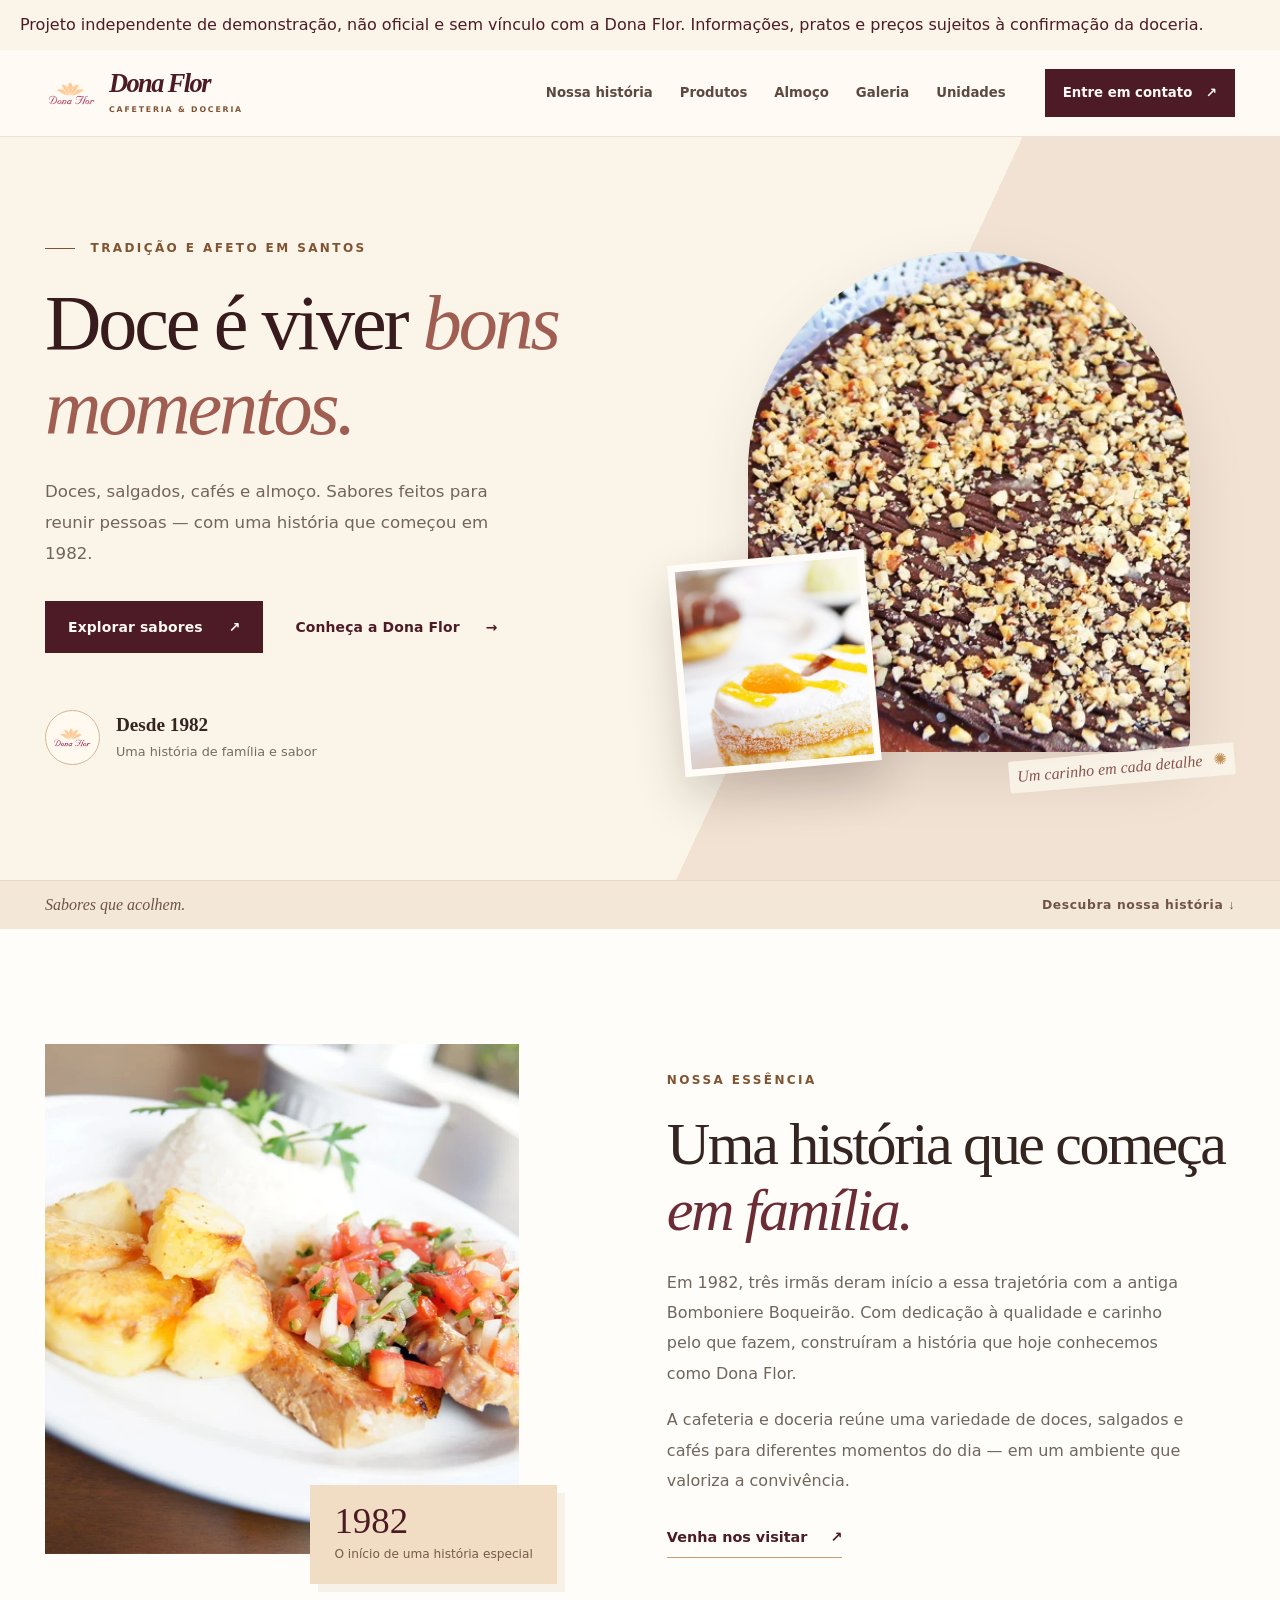
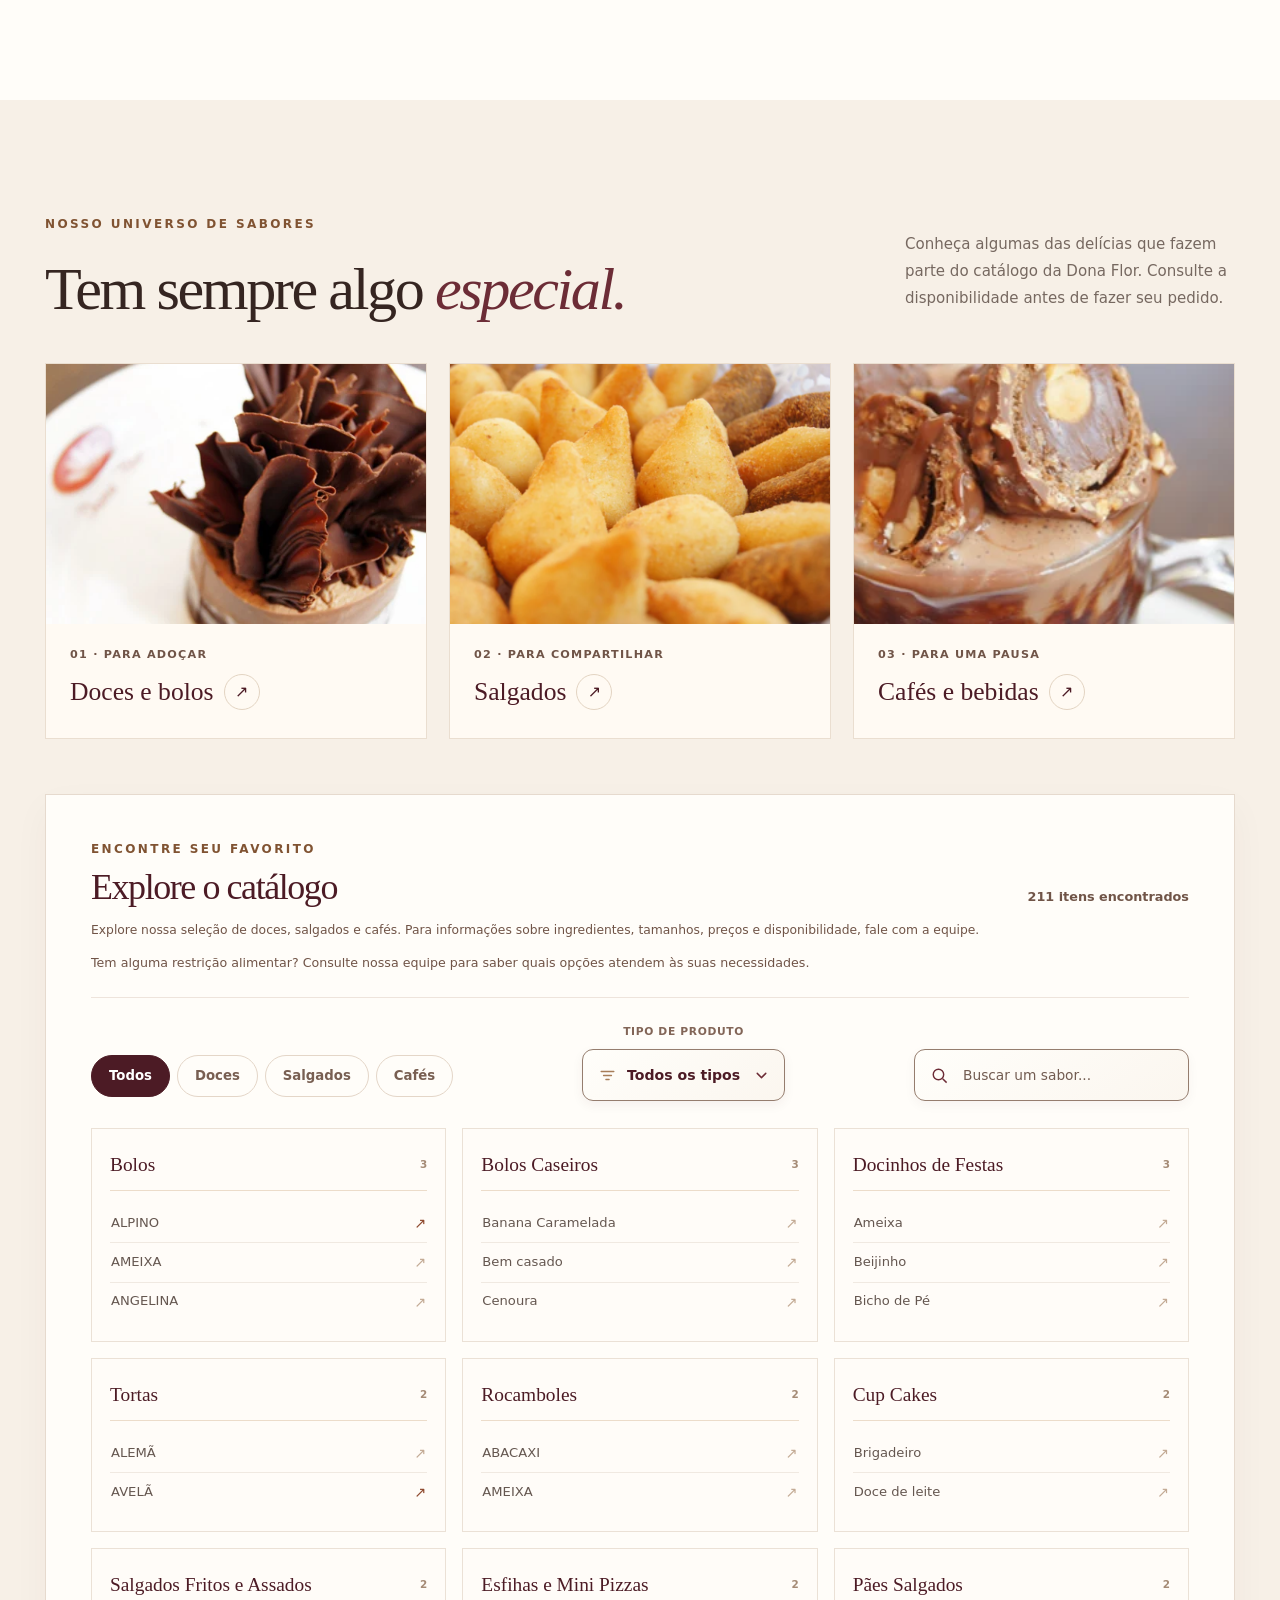
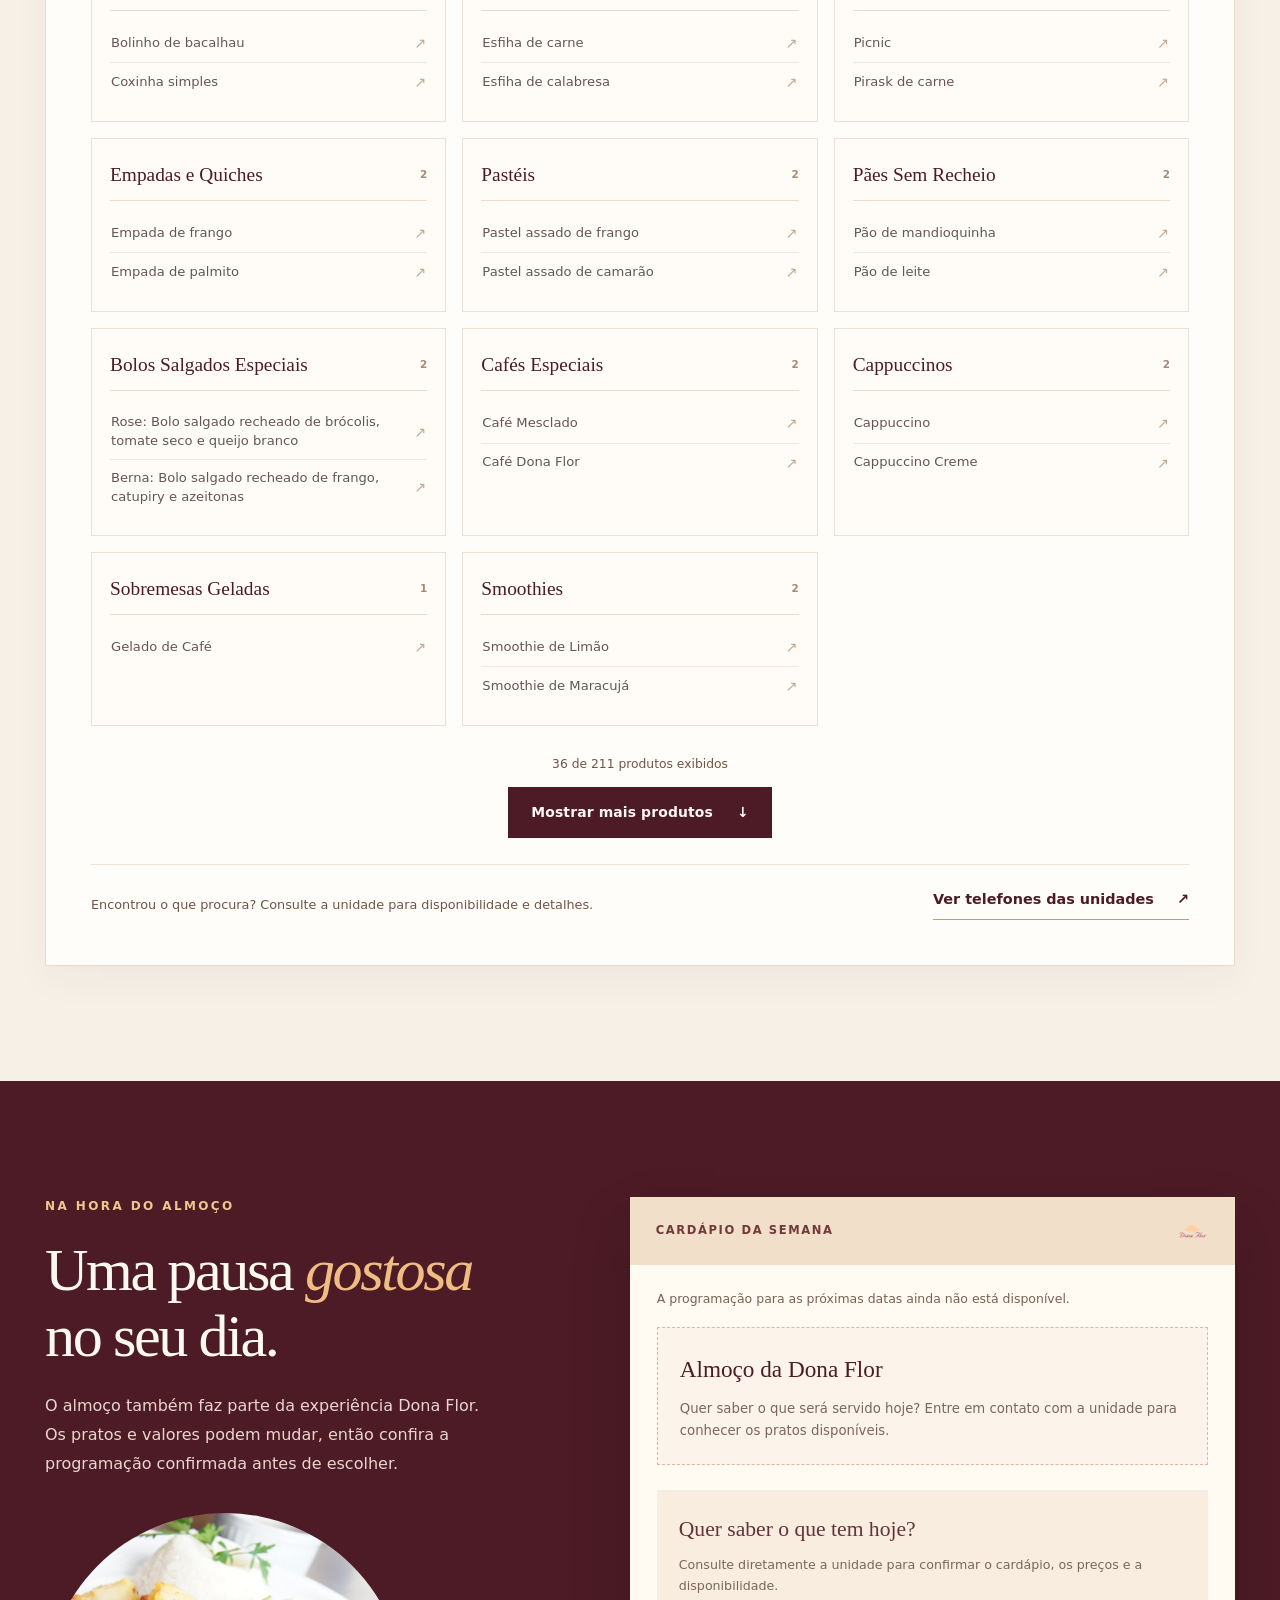
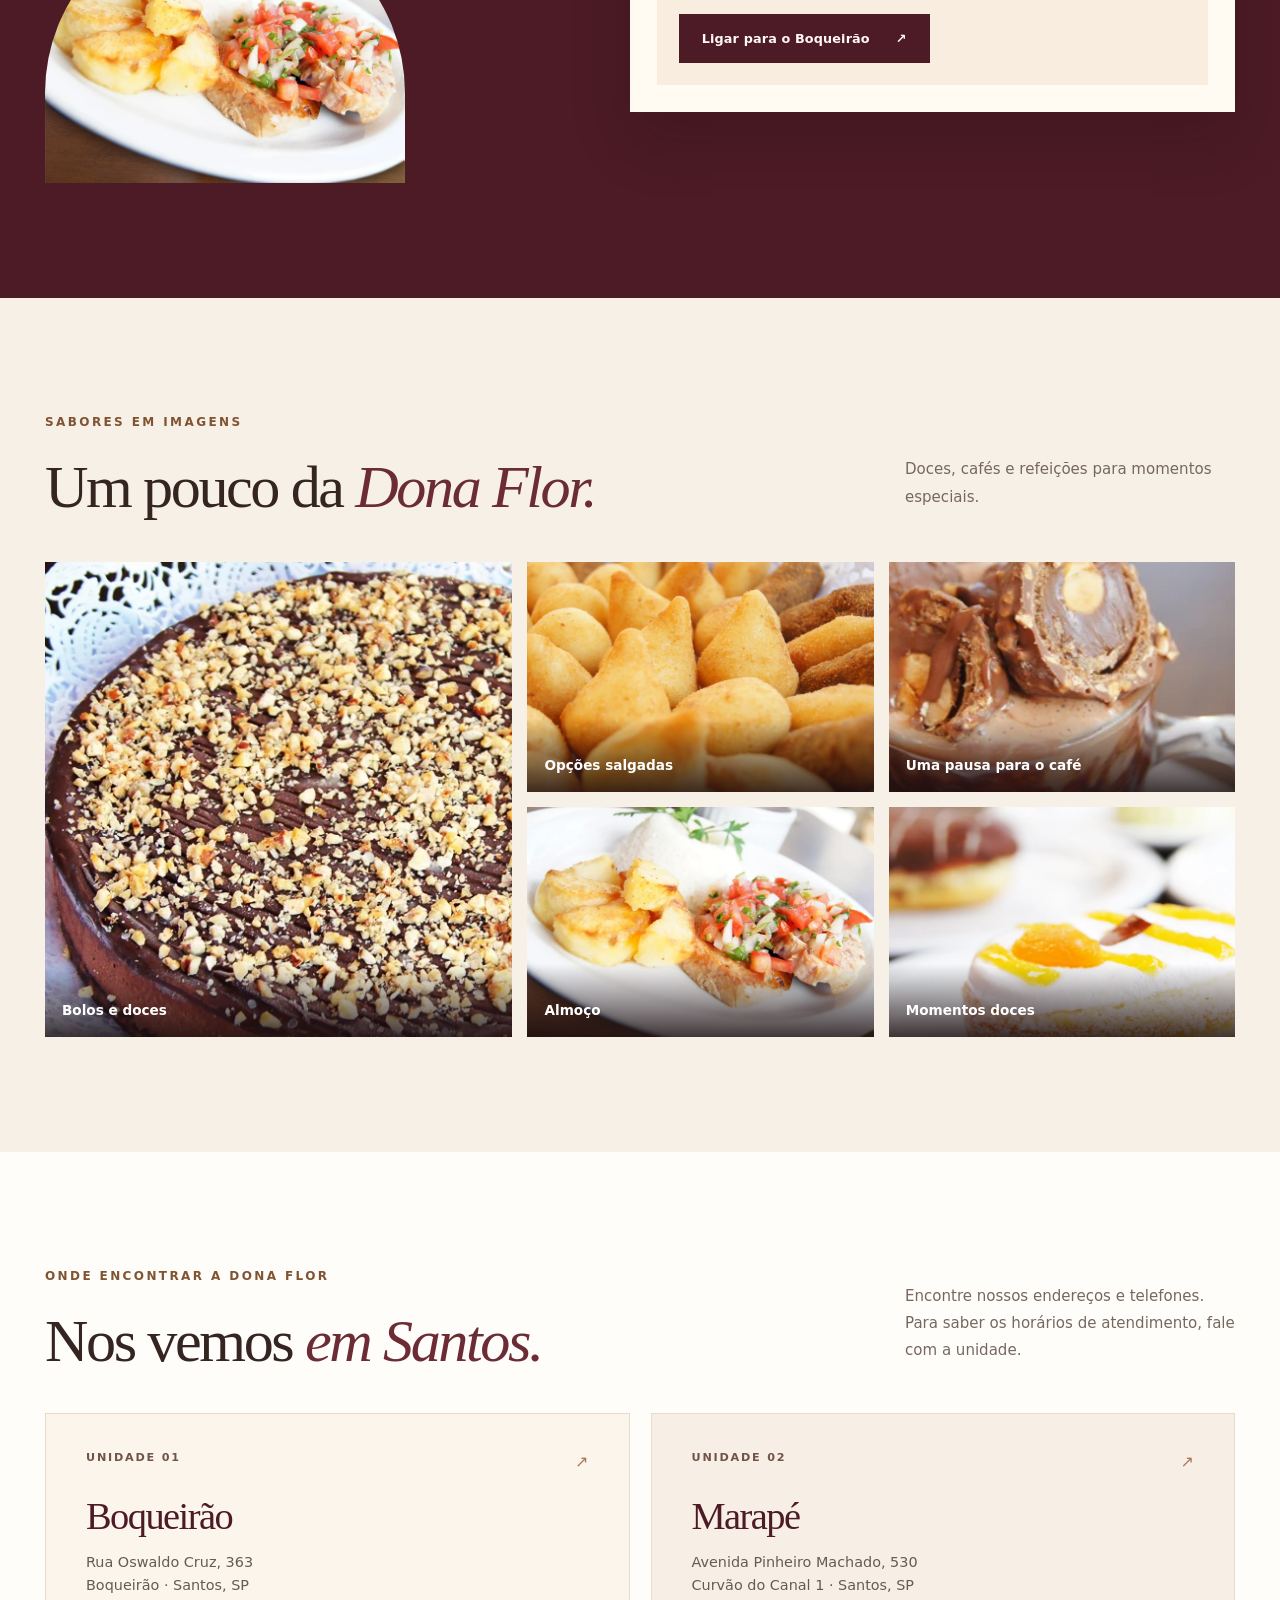
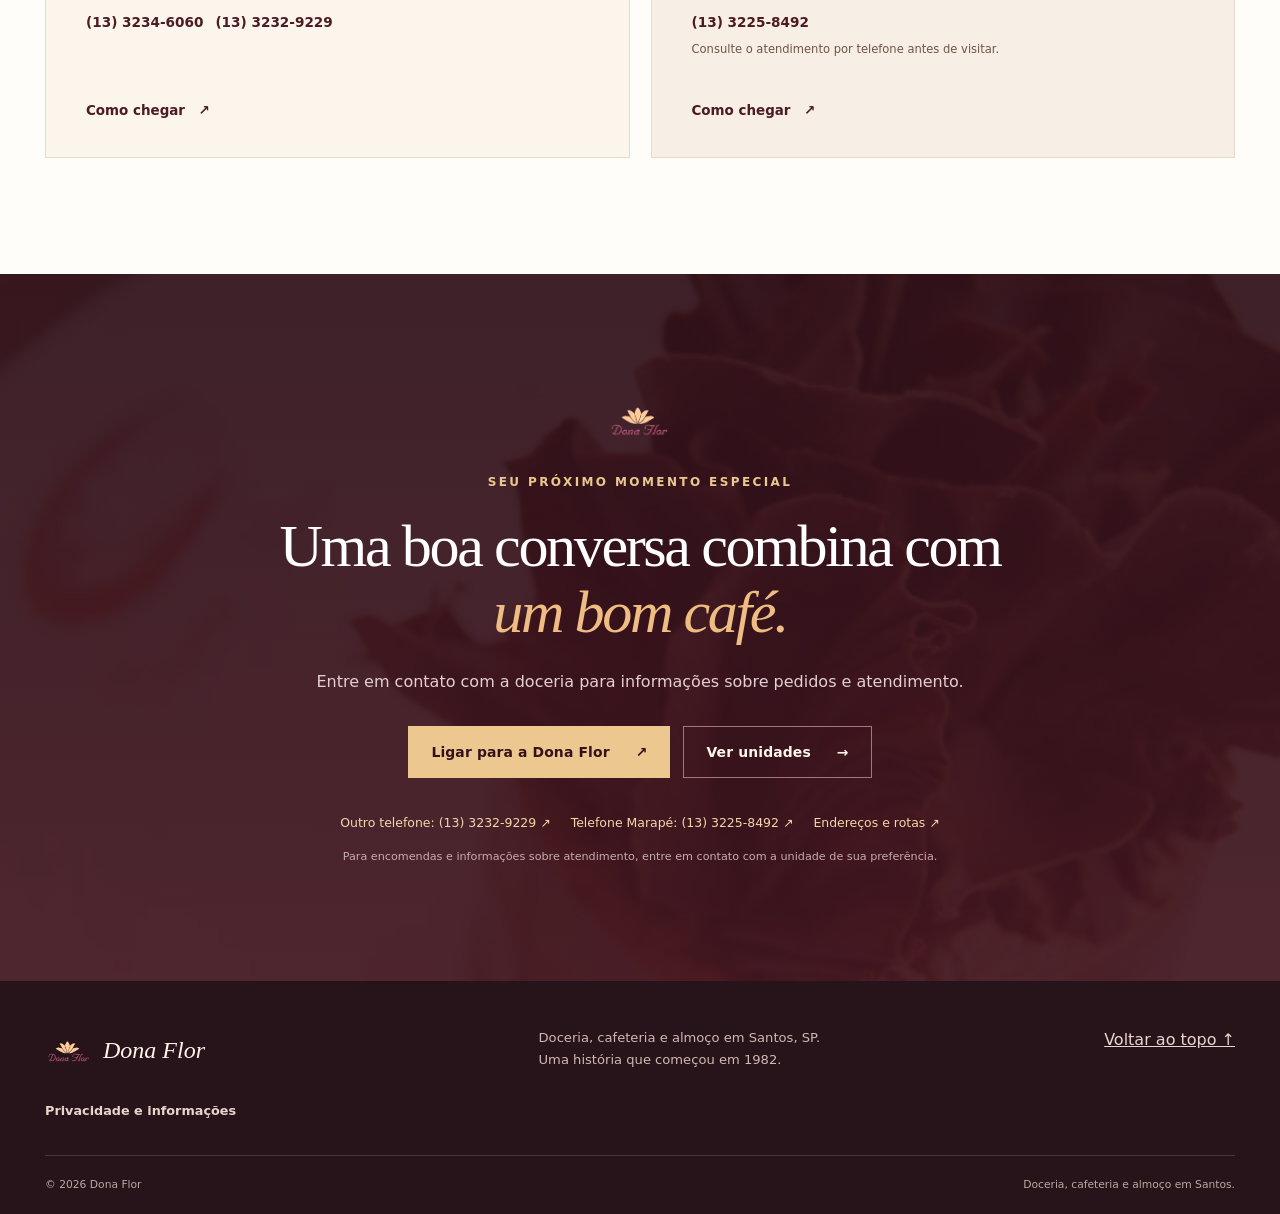
==== index.html @ 463cc1cc "feat: publish independent Dona Flor static demonstration for GitHub Pages" ====
<!doctype html>
<html lang="pt-BR">
<head>
  <meta charset="utf-8">
  <meta name="viewport" content="width=device-width, initial-scale=1">
  <meta name="theme-color" content="#4c1b25">
  <meta name="description" content="Conheça a Dona Flor: doceria, cafeteria e almoço em Santos. Descubra nossa história desde 1982, explore o catálogo e veja como entrar em contato.">
  <meta property="og:type" content="website">
  <meta property="og:locale" content="pt_BR">
  <meta property="og:title" content="Dona Flor | Doceria, cafeteria e almoço em Santos">
  <meta property="og:description" content="Sabores para bons momentos em Santos. Conheça a história, os produtos e as unidades da Dona Flor.">
  <meta name="color-scheme" content="light">
  <title>Dona Flor | Doceria, cafeteria e almoço em Santos</title>
  <link rel="icon" type="image/png" href="Dona_Flor_icon.png">
  <link rel="apple-touch-icon" href="Dona_Flor_icon.png">
  <link rel="preload" as="image" href="assets/hero-bolo.webp">
  <link rel="stylesheet" href="styles.css">
  <script defer src="menu-core.js"></script>
<script defer src="menu-offline.js"></script>
<script defer src="catalogo.js"></script>
  <script defer src="app.js"></script>


<!-- seo-generated --><meta name="robots" content="noindex,nofollow">
<meta property="og:url" content="https://redondoguibi.github.io/dona-flor-doceria/">
<meta property="og:image" content="https://redondoguibi.github.io/dona-flor-doceria/assets/hero-bolo.webp">
<meta name="twitter:card" content="summary_large_image"><!-- /seo-generated -->
</head>
<body>
<!-- deployment-meta --><!-- preview-generated --><p class="runtime-note">Projeto independente de demonstração, não oficial e sem vínculo com a Dona Flor. Informações, pratos e preços sujeitos à confirmação da doceria.</p><!-- /preview-generated -->
<noscript><p class="runtime-note">Os filtros e os detalhes precisam de JavaScript. Consulte os <a href="#unidades">contatos das unidades</a> para conhecer os produtos e o almoço.</p></noscript>
  <a class="skip-link" href="#conteudo">Pular para o conteúdo</a>
  <header class="site-header" id="topo">
    <div class="wrap header-content">
      <a href="#inicio" class="brand"><img class="brand-icon" src="Dona_Flor_icon.png" alt="" width="54" height="54"><span class="brand-stack"><strong>Dona Flor</strong><small>CAFETERIA & DOCERIA</small></span></a>
      <button type="button" class="nav-toggle" aria-controls="navegacao" aria-expanded="false" data-menu-toggle><span class="sr-only">Abrir menu</span><span class="hamburger" aria-hidden="true"><i></i><i></i><i></i></span></button>
      <nav class="main-nav" id="navegacao" aria-label="Navegação principal" data-menu>
        <a href="#sobre">Nossa história</a><a href="#sabores">Produtos</a><a href="#almoco">Almoço</a><a href="#galeria">Galeria</a><a href="#unidades">Unidades</a>
        <a class="nav-contact" href="#contato">Entre em contato <span aria-hidden="true">↗</span></a>
      </nav>
    </div>
  </header>
  <main id="conteudo">
    <section class="hero" id="inicio" aria-labelledby="hero-title">
      <div class="wrap hero-grid">
        <div class="hero-copy">
          <p class="eyebrow"><span class="eyebrow-line"></span> Tradição e afeto em Santos</p>
          <h1 id="hero-title">Doce é viver <em>bons momentos.</em></h1>
          <p class="hero-description">Doces, salgados, cafés e almoço. Sabores feitos para reunir pessoas — com uma história que começou em 1982.</p>
          <div class="actions"><a class="btn btn-dark" href="#sabores">Explorar sabores <span aria-hidden="true">↗</span></a><a class="btn btn-quiet" href="#sobre">Conheça a Dona Flor <span aria-hidden="true">→</span></a></div>
          <div class="hero-seal"><span class="seal-icon"><img src="Dona_Flor_icon.png" alt="" width="48" height="48"></span><span><strong>Desde 1982</strong><small>Uma história de família e sabor</small></span></div>
        </div>
        <div class="hero-photos" aria-label="Fotografias de doces e produtos">
          <div class="hero-image-primary"><img src="assets/hero-bolo.webp" width="490" height="482" alt="Bolo de chocolate decorado" fetchpriority="high"></div>
          <div class="hero-image-secondary"><img src="assets/doces.webp" width="804" height="678" alt="Doce confeitado" loading="lazy"></div>
          <div class="hero-photo-caption">Um carinho em cada detalhe <span aria-hidden="true">✺</span></div>
        </div>
      </div>
      <div class="hero-bottom"><div class="wrap"><span>Sabores que acolhem.</span><a href="#sobre">Descubra nossa história <span aria-hidden="true">↓</span></a></div></div>
    </section>
    <section class="section story" id="sobre" aria-labelledby="sobre-titulo">
      <div class="wrap story-grid">
        <div class="story-picture"><img src="assets/almoco.webp" width="804" height="678" loading="lazy" alt="Prato de almoço"><div class="story-photo-tag"><b>1982</b><span>O início de uma história especial</span></div></div>
        <div class="story-copy"><p class="eyebrow">Nossa essência</p><h2 id="sobre-titulo">Uma história que começa <em>em família.</em></h2><p>Em 1982, três irmãs deram início a essa trajetória com a antiga Bomboniere Boqueirão. Com dedicação à qualidade e carinho pelo que fazem, construíram a história que hoje conhecemos como Dona Flor.</p><p>A cafeteria e doceria reúne uma variedade de doces, salgados e cafés para diferentes momentos do dia — em um ambiente que valoriza a convivência.</p><a class="inline-link" href="#unidades">Venha nos visitar <span aria-hidden="true">↗</span></a></div>
      </div>
    </section>
    <section class="section flavors" id="sabores" aria-labelledby="sabores-titulo">
      <div class="wrap"><div class="section-heading"><div><p class="eyebrow">Nosso universo de sabores</p><h2 id="sabores-titulo">Tem sempre algo <em>especial.</em></h2></div><p>Conheça algumas das delícias que fazem parte do catálogo da Dona Flor. Consulte a disponibilidade antes de fazer seu pedido.</p></div>
        <div class="flavor-cards">
          <button class="flavor-card" type="button" data-show-area="Doces"><img src="assets/doce-chocolate.webp" width="490" height="482" alt="Sobremesa de chocolate" loading="lazy"><span class="flavor-overline">01 · Para adoçar</span><span class="flavor-name">Doces e bolos <span aria-hidden="true">↗</span></span></button>
          <button class="flavor-card" type="button" data-show-area="Salgados"><img src="assets/salgados.webp" width="804" height="678" alt="Salgadinhos variados" loading="lazy"><span class="flavor-overline">02 · Para compartilhar</span><span class="flavor-name">Salgados <span aria-hidden="true">↗</span></span></button>
          <button class="flavor-card" type="button" data-show-area="Cafés"><img src="assets/cafe.webp" width="489" height="196" alt="Bebida de café e chocolate" loading="lazy"><span class="flavor-overline">03 · Para uma pausa</span><span class="flavor-name">Cafés e bebidas <span aria-hidden="true">↗</span></span></button>
        </div>
        <div class="catalog" id="catalogo" aria-labelledby="catalogo-titulo">
          <div class="catalog-header"><div><p class="eyebrow">Encontre seu favorito</p><h3 id="catalogo-titulo">Explore o catálogo</h3></div><span class="catalog-count" data-count aria-live="polite"></span></div>
          <p class="catalog-disclaimer">Explore nossa seleção de doces, salgados e cafés. Para informações sobre ingredientes, tamanhos, preços e disponibilidade, fale com a equipe.</p><p class="catalog-diet-note">Tem alguma restrição alimentar? Consulte nossa equipe para saber quais opções atendem às suas necessidades.</p>
          <div class="catalog-toolbar"><div class="category-filters" role="group" aria-label="Filtrar o catálogo por categoria"><button class="filter-pill is-selected" type="button" data-area="Todos" aria-pressed="true">Todos</button><button class="filter-pill" type="button" data-area="Doces" aria-pressed="false">Doces</button><button class="filter-pill" type="button" data-area="Salgados" aria-pressed="false">Salgados</button><button class="filter-pill" type="button" data-area="Cafés" aria-pressed="false">Cafés</button></div><div class="catalog-refine">
            <label id="subcategory-label" for="subcategory">Tipo de produto</label>
            <div class="subcategory-control" data-subcategory-control>
              <select id="subcategory" aria-controls="catalogo-resultado"><option value="Todos">Todos os tipos</option></select>
              <button class="subcategory-trigger" type="button" id="subcategory-trigger" data-subcategory-trigger aria-haspopup="listbox" aria-expanded="false" aria-controls="subcategory-options" aria-labelledby="subcategory-label subcategory-selected" hidden>
                <span class="subcategory-trigger-main"><svg class="subcategory-filter-icon" viewBox="0 0 24 24" aria-hidden="true" fill="none" stroke="currentColor" stroke-width="1.7" stroke-linecap="round"><path d="M4 7h16M7 12h10M10 17h4"/></svg><span id="subcategory-selected">Todos os tipos</span></span>
                <svg class="subcategory-chevron" viewBox="0 0 24 24" aria-hidden="true" fill="none" stroke="currentColor" stroke-width="2" stroke-linecap="round" stroke-linejoin="round"><path d="m6 9 6 6 6-6"/></svg>
              </button>
              <div class="subcategory-popover" id="subcategory-options" data-subcategory-options role="listbox" aria-labelledby="subcategory-label" hidden></div>
            </div>
          </div><label class="search-wrap"><span class="sr-only">Buscar no catálogo</span><svg viewBox="0 0 24 24" aria-hidden="true"><circle cx="10.7" cy="10.7" r="6.6"></circle><path d="m16 16 5 5"></path></svg><input type="search" id="search" placeholder="Buscar um sabor..." autocomplete="off" aria-controls="catalogo-resultado"></label></div>
          <div id="catalogo-resultado" class="catalog-results"><p>O catálogo interativo não foi carregado. Consulte os produtos e a disponibilidade pelos <a href="#unidades">telefones das unidades</a>.</p></div>
          <div class="catalog-load-area"><p class="catalog-shown" data-shown aria-live="polite"></p><button type="button" class="btn catalog-more" data-more aria-controls="catalogo-resultado" hidden>Mostrar mais produtos <span aria-hidden="true">↓</span></button></div>
          <dialog class="product-dialog" id="produto-dialog" aria-labelledby="produto-dialog-titulo" aria-describedby="produto-dialog-nota">
            <div class="product-dialog-inner">
              <form method="dialog" class="product-dialog-top"><span class="eyebrow">Detalhes do produto</span><button class="product-close" value="close" aria-label="Fechar detalhes" type="submit">×</button></form>
              <p class="product-kicker" id="produto-dialog-categoria"></p>
              <h2 id="produto-dialog-titulo"></h2>
              <p class="product-description" id="produto-dialog-descricao"></p>
              <p class="product-note" id="produto-dialog-nota">Consulte disponibilidade, ingredientes, alergênicos, tamanhos e preços diretamente com a unidade.</p>
              <div class="product-dialog-actions"><a href="tel:+551332346060" class="btn btn-dark">Consultar por telefone <span aria-hidden="true">↗</span></a><button id="produto-dialog-compartilhar" class="inline-link product-share" type="button">Copiar link do produto <span aria-hidden="true">↗</span></button></div><p class="product-share-feedback" id="produto-dialog-feedback" role="status" aria-live="polite"></p>
            </div>
          </dialog>
          <div class="catalog-footer"><p>Encontrou o que procura? Consulte a unidade para disponibilidade e detalhes.</p><a class="inline-link" href="#unidades">Ver telefones das unidades <span aria-hidden="true">↗</span></a></div>
        </div>
      </div>
    </section>
    <section class="section lunch" id="almoco" aria-labelledby="almoco-titulo"><div class="wrap lunch-grid">
      <div class="lunch-intro"><p class="eyebrow light">Na hora do almoço</p><h2 id="almoco-titulo">Uma pausa <em>gostosa</em> no seu dia.</h2><p>O almoço também faz parte da experiência Dona Flor. Os pratos e valores podem mudar, então confira a programação confirmada antes de escolher.</p><div class="lunch-photo"><img src="assets/almoco.webp" width="804" height="678" alt="Prato de almoço servido" loading="lazy"></div></div>
      <div class="lunch-panel"><span class="menu-panel-top">CARDÁPIO DA SEMANA <img class="menu-panel-mark" src="Dona_Flor_icon.png" alt="" width="32" height="32"></span><div id="cardapio-status" class="menu-status" role="status" aria-live="polite"></div><div id="cardapio-conteudo" class="menu-content"><p>A programação não foi carregada. Consulte o almoço pelos <a href="#unidades">telefones das unidades</a>.</p></div><div class="lunch-help"><strong>Quer saber o que tem hoje?</strong><p>Consulte diretamente a unidade para confirmar o cardápio, os preços e a disponibilidade.</p><a href="tel:+551332346060" class="btn btn-dark">Ligar para o Boqueirão <span aria-hidden="true">↗</span></a></div></div>
    </div></section>
    <section class="section gallery" id="galeria" aria-labelledby="galeria-titulo">
      <div class="wrap">
        <div class="section-heading"><div><p class="eyebrow">Sabores em imagens</p><h2 id="galeria-titulo">Um pouco da <em>Dona Flor.</em></h2></div><p>Doces, cafés e refeições para momentos especiais.</p></div>
        <div class="gallery-grid">
          <figure class="gallery-feature"><img src="assets/hero-bolo.webp" width="490" height="482" alt="Bolo de chocolate decorado" loading="lazy"><figcaption>Bolos e doces</figcaption></figure>
          <figure><img src="assets/salgados.webp" width="804" height="678" alt="Variedade de salgadinhos" loading="lazy"><figcaption>Opções salgadas</figcaption></figure>
          <figure><img src="assets/cafe.webp" width="489" height="196" alt="Bebida com café e chocolate" loading="lazy"><figcaption>Uma pausa para o café</figcaption></figure>
          <figure><img src="assets/almoco.webp" width="804" height="678" alt="Prato de almoço" loading="lazy"><figcaption>Almoço</figcaption></figure>
          <figure><img src="assets/doces.webp" width="804" height="678" alt="Doce confeitado" loading="lazy"><figcaption>Momentos doces</figcaption></figure>
        </div>
      </div>
    </section>
    <section class="section location" id="unidades" aria-labelledby="unidades-titulo"><div class="wrap"><div class="section-heading location-heading"><div><p class="eyebrow">Onde encontrar a Dona Flor</p><h2 id="unidades-titulo">Nos vemos <em>em Santos.</em></h2></div><p>Encontre nossos endereços e telefones. Para saber os horários de atendimento, fale com a unidade.</p></div>
      <div class="locations-grid">
        <article class="location-card"><div class="location-top"><span class="location-tag">Unidade 01</span><span aria-hidden="true">↗</span></div><h3>Boqueirão</h3><address>Rua Oswaldo Cruz, 363<br>Boqueirão · Santos, SP</address><div class="location-contact"><a href="tel:+551332346060">(13) 3234-6060</a><a href="tel:+551332329229">(13) 3232-9229</a></div><a class="location-map" href="https://www.google.com/maps/search/?api=1&amp;query=Rua+Oswaldo+Cruz+363+Boqueirao+Santos+SP" target="_blank" rel="noopener noreferrer">Como chegar <span aria-hidden="true">↗</span></a></article>
        <article class="location-card"><div class="location-top"><span class="location-tag">Unidade 02</span><span aria-hidden="true">↗</span></div><h3>Marapé</h3><address>Avenida Pinheiro Machado, 530<br>Curvão do Canal 1 · Santos, SP</address><div class="location-contact"><a href="tel:+551332258492">(13) 3225-8492</a></div><p class="unit-note">Consulte o atendimento por telefone antes de visitar.</p><a class="location-map" href="https://www.google.com/maps/search/?api=1&amp;query=Avenida+Pinheiro+Machado+530+Marape+Santos+SP" target="_blank" rel="noopener noreferrer">Como chegar <span aria-hidden="true">↗</span></a></article>
      </div>
    </div></section>
    <section class="section closing" id="contato" aria-labelledby="contato-titulo"><div class="wrap closing-inner"><img class="closing-brand-icon" src="Dona_Flor_icon.png" alt="" width="66" height="66"><p class="eyebrow light">Seu próximo momento especial</p><h2 id="contato-titulo">Uma boa conversa combina com <em>um bom café.</em></h2><p>Entre em contato com a doceria para informações sobre pedidos e atendimento.</p><div class="closing-actions"><a class="btn btn-gold" href="tel:+551332346060">Ligar para a Dona Flor <span aria-hidden="true">↗</span></a><a class="btn btn-outline" href="#unidades">Ver unidades <span aria-hidden="true">→</span></a></div><div class="channels" data-channels><a href="tel:+551332329229">Outro telefone: (13) 3232-9229 <span aria-hidden="true">↗</span></a><a href="tel:+551332258492">Telefone Marapé: (13) 3225-8492 <span aria-hidden="true">↗</span></a><a href="#unidades">Endereços e rotas <span aria-hidden="true">↗</span></a></div><p class="channels-note">Para encomendas e informações sobre atendimento, entre em contato com a unidade de sua preferência.</p></div></section>
  </main>
  <footer class="footer"><div class="wrap footer-grid"><a class="footer-logo" href="#inicio"><img class="footer-brand-icon" src="Dona_Flor_icon.png" alt="" width="48" height="48"><span>Dona Flor</span></a><p>Doceria, cafeteria e almoço em Santos, SP.<br>Uma história que começou em 1982.</p><a href="#inicio">Voltar ao topo ↑</a><a class="footer-policy-link" href="privacidade.html">Privacidade e informações</a></div><div class="wrap footer-bottom"><span>© <span data-year>2026</span> Dona Flor</span><span>Doceria, cafeteria e almoço em Santos.</span></div></footer>
</body>
</html>
---- styles.css ----
:root{--wine:#4c1b25;--wine-deep:#35121b;--wine-mid:#6c2c36;--gold:#dfad6c;--amber:#edc790;--cream:#faf4e9;--ivory:#fffcf7;--paper:#f7f0e6;--ink:#352521;--muted:#766b64;--border:#e8ded1;--shadow:0 22px 60px rgba(45,24,22,.10)}
*,*::before,*::after{box-sizing:border-box}html{scroll-behavior:smooth;scroll-padding-top:95px}body{margin:0;background:var(--ivory);color:var(--ink);font:400 16px/1.65 system-ui,-apple-system,"Segoe UI",Arial,sans-serif}img{display:block;max-width:100%}h1,h2,h3,p{margin-top:0}h1,h2,h3{font-family:Georgia,"Times New Roman",serif;font-weight:400;line-height:1.09;letter-spacing:-.04em}h1{font-size:clamp(3.3rem,6.1vw,6.1rem)}h2{font-size:clamp(2.5rem,4.7vw,4.6rem)}h3{font-size:clamp(1.4rem,2.3vw,2.1rem)}em{color:var(--wine-mid);font-style:italic}button,input{font:inherit}button{cursor:pointer}a{color:inherit}address{font-style:normal}.wrap{width:min(1190px,calc(100% - 64px));margin-inline:auto}.section{padding:clamp(80px,9vw,124px) 0}.sr-only{position:absolute!important;width:1px;height:1px;padding:0;margin:-1px;overflow:hidden;clip:rect(0,0,0,0);white-space:nowrap;border:0}.skip-link{position:fixed;top:0;left:16px;z-index:90;background:white;color:var(--wine);padding:14px 20px;transform:translateY(-110%)}.skip-link:focus{transform:translateY(0)}:focus-visible{outline:3px solid #c18842;outline-offset:4px}.eyebrow{font-size:.75rem;letter-spacing:.2em;text-transform:uppercase;font-weight:800;color:#a16d47;margin-bottom:21px}.eyebrow.light{color:var(--amber)}.eyebrow-line{display:inline-block;vertical-align:middle;width:30px;height:1px;background:currentColor;margin-right:9px}.btn{min-height:52px;display:inline-flex;align-items:center;justify-content:center;gap:26px;padding:13px 22px;text-decoration:none;font-weight:700;font-size:.87rem;letter-spacing:.01em;border:1px solid transparent;transition:transform .2s,background .2s,color .2s,border-color .2s}.btn:hover{transform:translateY(-2px)}.btn-dark{color:#fff9f1;background:var(--wine)}.btn-dark:hover{background:#70303b}.btn-quiet{color:var(--wine);background:transparent}.btn-quiet:hover{background:#f3e9dc}.btn-gold{background:var(--amber);color:var(--wine-deep)}.btn-gold:hover{background:#ffdfb3}.btn-outline{color:#fff5eb;border-color:#a87676}.btn-outline:hover{background:#63313b}.inline-link{color:var(--wine);text-decoration:none;font-weight:750;font-size:.9rem;border-bottom:1px solid #c59b73;padding-bottom:7px}.inline-link span{display:inline-block;margin-left:18px}.inline-link:hover{color:#9f5847}
.site-header{background:#fffaf3;border-bottom:1px solid #eee1d6;position:sticky;top:0;z-index:30}.header-content{display:flex;justify-content:space-between;align-items:center;min-height:86px;gap:24px}.brand{display:inline-flex;align-items:center;gap:10px;color:var(--wine);text-decoration:none;flex:none}.brand-symbol{font-size:2.4rem;color:#9c633c;line-height:1}.brand-stack{display:grid;gap:0}.brand strong{font-family:Georgia,serif;font-size:1.65rem;font-weight:600;font-style:italic;letter-spacing:-.06em;line-height:1}.brand small{font-size:.49rem;letter-spacing:.23em;font-weight:800;color:#9d6c4b;margin-top:7px}.main-nav{display:flex;align-items:center;gap:clamp(13px,2.1vw,30px)}.main-nav>a{font-size:.83rem;color:#5c4a42;font-weight:700;text-decoration:none;white-space:nowrap;transition:color .2s}.main-nav>a:hover{color:#a35c46}.main-nav .nav-contact{background:var(--wine);color:#fff9f3;padding:13px 18px;margin-left:12px}.main-nav .nav-contact:hover{color:#fff;background:var(--wine-mid)}.nav-contact span{margin-left:9px}.nav-toggle{display:none;border:0;background:transparent;padding:10px;color:var(--wine)}.hamburger{display:grid;gap:5px}.hamburger i{display:block;width:25px;height:2px;background:currentColor}
.hero{background:linear-gradient(115deg,#fbf5e9 0%,#fbf5e9 62%,#f1e2d3 62%,#f1e2d3 100%);overflow:hidden}.hero-grid{display:grid;grid-template-columns:1.05fr .95fr;gap:clamp(32px,5.5vw,70px);align-items:center;min-height:640px;padding-block:72px 85px}.hero-copy{padding-block:30px}.hero-copy h1{max-width:680px;margin-bottom:27px;color:#371b1d}.hero-copy h1 em{color:#a05d52}.hero-description{max-width:490px;font-size:1.04rem;color:#73635d;line-height:1.84;margin-bottom:32px}.actions{display:flex;gap:9px;flex-wrap:wrap}.hero-seal{display:flex;gap:16px;align-items:center;margin-top:57px}.hero-seal strong,.hero-seal small{display:block}.hero-seal strong{font-family:Georgia,serif;font-size:1.2rem;line-height:1.2}.hero-seal small{font-size:.8rem;color:var(--muted);margin-top:5px}.seal-icon{border:1px solid #d2b899;border-radius:50%;display:grid;place-items:center;width:55px;height:55px;font-size:2.1rem;color:#a06842}.hero-photos{position:relative;min-height:535px;display:flex;align-items:center;justify-content:center}.hero-image-primary{width:83%;height:500px;border-radius:220px 220px 12px 12px;overflow:hidden;background:#eed6b7;box-shadow:var(--shadow)}.hero-image-primary img{height:100%;width:100%;object-fit:cover;object-position:center}.hero-image-secondary{position:absolute;bottom:1px;left:-5%;width:37%;height:212px;padding:7px;background:var(--ivory);box-shadow:0 22px 50px rgba(39,22,17,.2);transform:rotate(-5deg)}.hero-image-secondary img{height:100%;width:100%;object-fit:cover}.hero-photo-caption{position:absolute;right:-2%;bottom:5px;font-family:Georgia,serif;font-style:italic;color:#87534d;font-size:1rem;transform:rotate(-5deg)}.hero-photo-caption span{color:#c18f56;font-style:normal;margin-left:7px}.hero-bottom{background:#f3e7d8;border-top:1px solid #ead9c7}.hero-bottom .wrap{min-height:48px;display:flex;align-items:center;justify-content:space-between;gap:15px}.hero-bottom span{font-family:Georgia,serif;font-style:italic;color:#946358}.hero-bottom a{color:#705449;text-decoration:none;font-size:.77rem;font-weight:700;letter-spacing:.05em}
.story{background:#fffdf9}.story-grid{display:grid;grid-template-columns:.93fr 1.07fr;gap:clamp(50px,10vw,135px);align-items:center}.story-picture{position:relative;padding:0 20px 30px 0}.story-picture img{width:100%;height:min(510px,43vw);object-fit:cover}.story-photo-tag{position:absolute;right:-18px;bottom:0;background:#f1ddc3;padding:18px 24px;min-width:220px;box-shadow:8px 8px 0 #f8f1e8}.story-photo-tag b{display:block;color:var(--wine);font-size:2.3rem;font-family:Georgia,serif;font-weight:400;line-height:1}.story-photo-tag span{font-size:.76rem;color:#745b4a}.story-copy h2{margin-bottom:25px;max-width:570px}.story-copy>p:not(.eyebrow){color:#6f665d;max-width:520px;line-height:1.9}.story-copy .inline-link{display:inline-block;margin-top:14px}
.flavors{background:#f7f0e7}.section-heading{display:flex;justify-content:space-between;align-items:end;gap:35px;margin-bottom:42px}.section-heading h2{margin-bottom:0;max-width:760px}.section-heading>p{color:#766860;max-width:330px;font-size:.94rem;margin:0 0 9px;line-height:1.8}.flavor-cards{display:grid;grid-template-columns:repeat(3,minmax(0,1fr));gap:22px}.flavor-card{padding:0;background:#fffaf3;border:1px solid #eaded0;display:flex;flex-direction:column;text-align:left;overflow:hidden;transition:transform .25s,box-shadow .25s}.flavor-card:hover{transform:translateY(-5px);box-shadow:var(--shadow)}.flavor-card img{width:100%;height:260px;object-fit:cover}.flavor-overline{color:#9d7358;font-size:.7rem;font-weight:800;letter-spacing:.11em;text-transform:uppercase;margin:22px 24px 6px}.flavor-name{font-family:Georgia,serif;color:var(--wine);font-size:clamp(1.32rem,2vw,1.8rem);display:flex;align-items:center;justify-content:space-between;gap:10px;margin:0 24px 25px}.flavor-name span{font-family:system-ui,sans-serif;font-size:1rem;border:1px solid #e3d4c2;border-radius:50%;height:36px;width:36px;display:grid;place-items:center;flex:none}
.catalog{background:#fffdf9;margin-top:55px;border:1px solid #e6dace;box-shadow:0 14px 35px rgba(65,39,25,.04);padding:clamp(22px,4vw,45px)}.catalog-header{display:flex;align-items:flex-end;justify-content:space-between;gap:15px}.catalog-header h3{color:var(--wine);margin-bottom:0;font-size:2.25rem}.catalog-header .eyebrow{margin-bottom:8px}.catalog-count{color:#9a755c;font-size:.8rem;font-weight:750}.catalog-disclaimer{font-size:.77rem;color:#887970;margin-top:13px;margin-bottom:24px}.catalog-toolbar{display:flex;justify-content:space-between;align-items:center;gap:20px;flex-wrap:wrap;border-top:1px solid #eee4dc;padding-top:25px;margin-bottom:27px}.category-filters{display:flex;gap:7px;flex-wrap:wrap}.filter-pill{border:1px solid #e4d6c8;background:transparent;border-radius:30px;padding:9px 17px;color:#785f52;font-size:.83rem;font-weight:750;transition:background .15s}.filter-pill.is-selected,.filter-pill:hover{background:var(--wine);border-color:var(--wine);color:white}.search-wrap{display:flex;align-items:center;gap:9px;border:1px solid #ddd0c1;background:#fff;min-width:min(100%,275px);min-height:44px;padding:0 12px}.search-wrap svg{width:18px;fill:none;stroke:#947a6a;stroke-width:2}.search-wrap input{border:0;outline:0;background:transparent;width:100%;min-width:0;color:var(--ink);font-size:.82rem}.search-wrap:focus-within{outline:2px solid #c89052}.catalog-results{display:grid;grid-template-columns:repeat(3,minmax(0,1fr));gap:16px}.catalog-group{border:1px solid #ebe1d6;background:#fffcf8;padding:20px 18px;min-width:0}.catalog-group h4{font-family:Georgia,serif;color:var(--wine);font-size:1.21rem;margin:0 0 13px;font-weight:500;border-bottom:1px solid #ecdcca;padding-bottom:9px}.catalog-group ul{margin:0;padding:0;list-style:none}.catalog-group li{color:#655750;line-height:1.35;font-size:.8rem;padding:6px 0;border-bottom:1px solid #f0e9e1}.catalog-group li:last-child{border-bottom:0}.catalog-group .group-count{font-family:system-ui,sans-serif;font-size:.65rem;color:#a58b76;font-weight:700;float:right;margin-top:7px}.catalog-footer{display:flex;align-items:center;justify-content:space-between;gap:20px;flex-wrap:wrap;border-top:1px solid #eee3d5;margin-top:26px;padding-top:23px}.catalog-footer p{margin:0;font-size:.8rem;color:#82736a}.catalog-empty{grid-column:1/-1;background:#faf4e9;padding:25px;color:#796458;text-align:center}
.lunch{background:var(--wine);color:#fff9ef}.lunch-grid{display:grid;grid-template-columns:.9fr 1.1fr;align-items:start;gap:clamp(40px,7vw,100px)}.lunch h2 em,.closing h2 em{color:#efbd83}.lunch-intro h2{margin-bottom:22px;max-width:450px}.lunch-intro>p:not(.eyebrow){color:#ead6ce;max-width:450px;line-height:1.82}.lunch-photo{margin-top:35px;overflow:hidden;border-radius:200px 200px 0 0;max-width:360px;height:270px}.lunch-photo img{width:100%;height:100%;object-fit:cover}.lunch-panel{background:#fffaf2;color:var(--ink);box-shadow:0 28px 55px rgba(24,11,14,.17)}.menu-panel-top{display:flex;justify-content:space-between;align-items:center;gap:20px;background:#f2dfc9;color:#6f3a37;padding:18px 26px;font-size:.72rem;font-weight:800;letter-spacing:.14em}.menu-panel-top>span{font-size:1.6rem;color:#ad7150}.menu-status{margin:24px 27px 0;font-size:.78rem;color:#786254}.menu-content{padding:0 27px 25px}.menu-empty{border:1px dashed #d7bba1;background:#fcf4ea;padding:22px;margin-top:18px}.menu-empty strong{color:var(--wine);font-family:Georgia,serif;font-weight:400;font-size:1.45rem}.menu-empty p{color:#7a665e;font-size:.83rem;margin:10px 0 0}.menu-day{padding:20px 0;border-bottom:1px solid #e8dccf}.menu-day h4{margin:0 0 9px;font-family:Georgia,serif;color:var(--wine);font-size:1.23rem;font-weight:400}.menu-day time{font-size:.75rem;color:#9a7658;margin-left:6px}.menu-day ul{padding-left:19px;margin:0}.menu-day li{color:#736158;padding:5px 0;font-size:.86rem}.menu-day .dish-price{color:#75412d;font-weight:700;margin-left:9px;white-space:nowrap}.lunch-help{margin:0 27px 27px;background:#f8eddf;padding:22px}.lunch-help strong{font-family:Georgia,serif;font-size:1.35rem;color:#63333a;font-weight:400}.lunch-help p{font-size:.79rem;color:#7a665c;margin:7px 0 17px}.lunch-help .btn{font-size:.8rem;min-height:44px}
.location{background:#fffdf9}.location-heading{margin-bottom:40px}.locations-grid{display:grid;grid-template-columns:1fr 1fr;gap:21px}.location-card{position:relative;padding:35px 40px;background:#fbf5ec;border:1px solid #e9dbc9;min-height:345px;display:flex;flex-direction:column}.location-card:nth-child(2){background:#f7efe5}.location-top{display:flex;justify-content:space-between;color:#ab7857}.location-tag{font-size:.7rem;font-weight:800;letter-spacing:.16em;text-transform:uppercase}.location-card h3{color:var(--wine);font-size:2.4rem;margin:20px 0 13px}.location-card address{color:#675a51;font-size:.9rem}.location-contact{display:flex;gap:12px;flex-wrap:wrap;margin-top:13px}.location-contact a{color:var(--wine);font-weight:750;text-decoration:none;font-size:.85rem}.location-contact a:hover{text-decoration:underline}.unit-note{font-size:.72rem;color:#94735c;margin:6px 0 0}.location-map{margin-top:auto;padding-top:24px;color:var(--wine);font-weight:800;text-decoration:none;font-size:.84rem}.location-map span{margin-left:9px}.location-map:hover{text-decoration:underline}
.closing{background:linear-gradient(rgba(47,16,25,.93),rgba(65,22,32,.93)),url('assets/doce-chocolate.webp') center/cover;color:white;text-align:center}.closing-inner{max-width:820px}.closing-ornament{display:block;color:var(--gold);font-size:3rem;margin-bottom:13px;line-height:1}.closing h2{max-width:780px;margin:0 auto 24px}.closing-inner>p:not(.eyebrow):not(.channels-note){color:#e5cfd0;margin-bottom:31px}.closing-actions{display:flex;justify-content:center;flex-wrap:wrap;gap:13px}.channels{display:flex;justify-content:center;gap:20px;flex-wrap:wrap;margin-top:35px}.channels a{font-size:.78rem;color:#f5d6aa;text-decoration:none}.channels a:hover{text-decoration:underline}.channels-note{margin:14px 0 0;color:#c8acae;font-size:.7rem}.footer{background:#27131a;color:#ead4cc;padding:46px 0 20px}.footer-grid{display:grid;grid-template-columns:1.3fr 1.5fr auto;align-items:start;gap:25px;padding-bottom:34px}.footer-logo{display:flex;align-items:center;gap:10px;text-decoration:none;color:#e4ae76;font-size:1.5rem}.footer-logo span{font-family:Georgia,serif;font-style:italic;color:#fff3e7}.footer-grid p{font-size:.82rem;color:#d1b8b1;margin:0}.footer-grid>a:last-child{font-weight:750;text-decoration:none;font-size:.8rem}.footer-bottom{border-top:1px solid #4d343c;padding-top:20px;display:flex;justify-content:space-between;gap:20px;font-size:.67rem;color:#bca8a0}
@media(max-width:1000px){.hero-grid{min-height:0}.hero-photos{min-height:480px}.hero-image-primary{height:440px}.hero-photo-caption{display:none}.story-grid{gap:55px}.flavor-card img{height:205px}.catalog-results{grid-template-columns:repeat(2,minmax(0,1fr))}.main-nav{gap:15px}.main-nav .nav-contact{margin-left:0}}
@media(max-width:800px){.wrap{width:min(100% - 40px,700px)}.header-content{min-height:72px}.nav-toggle{display:block}.main-nav{display:none;position:absolute;top:100%;left:0;right:0;z-index:40;padding:12px 20px 25px;background:#fffaf3;box-shadow:0 15px 22px rgba(60,20,25,.15);border-bottom:1px solid #e6d8ca;flex-direction:column;align-items:stretch;gap:0}.main-nav.is-open{display:flex}.main-nav>a{padding:13px 10px}.main-nav .nav-contact{text-align:center;margin:7px 0 0}.hero-grid,.story-grid,.lunch-grid{grid-template-columns:1fr}.hero-grid{padding-block:55px 65px;gap:25px}.hero-copy{padding:0}.hero-copy h1{max-width:620px}.hero-photos{min-height:490px;max-width:570px;margin:0 auto;width:100%}.hero-image-primary{height:470px;width:80%}.hero-image-secondary{left:0}.hero-description{max-width:600px}.hero-seal{margin-top:38px}.story-picture{max-width:570px}.story-picture img{height:420px}.story-copy{max-width:680px}.flavor-card img{height:180px}.flavor-name{font-size:1.3rem;margin:0 16px 18px}.flavor-overline{margin:15px 16px 7px}.lunch-photo{display:none}.section-heading{align-items:start;flex-direction:column;gap:14px}.section-heading>p{max-width:650px}.location-card{padding:29px}.footer-grid{grid-template-columns:1fr 1fr}.footer-grid>a:last-child{grid-column:1/-1}.footer-bottom{flex-direction:column}}
@media(max-width:580px){.wrap{width:calc(100% - 32px)}.section{padding:70px 0}.brand strong{font-size:1.5rem}.hero{background:var(--cream)}.hero-grid{padding-block:48px}.hero-copy h1{font-size:clamp(3rem,11.4vw,4.3rem)}.hero-copy .eyebrow{font-size:.65rem}.hero-description{font-size:.95rem}.hero-photos{min-height:355px}.hero-image-primary{height:338px;width:80%}.hero-image-secondary{height:130px;bottom:0;width:34%}.hero-bottom .wrap{font-size:.74rem}.hero-bottom a{font-size:.65rem}.story-picture img{height:330px}.story-photo-tag{min-width:0;max-width:180px;right:0}.story-copy h2,.section-heading h2,.lunch h2,.closing h2{font-size:clamp(2.45rem,9vw,3.5rem)}.flavor-cards,.locations-grid{grid-template-columns:1fr}.flavor-card img{height:235px}.flavor-overline{margin:22px 23px 5px}.flavor-name{font-size:1.7rem;margin:0 23px 23px}.catalog{padding:20px 15px;margin-top:35px}.catalog-results{grid-template-columns:1fr}.catalog-toolbar{align-items:stretch}.category-filters{gap:5px}.filter-pill{padding:7px 12px;font-size:.76rem}.search-wrap{width:100%}.catalog-footer{align-items:start}.catalog-header{align-items:start;flex-direction:column;gap:9px}.lunch-grid{gap:25px}.lunch-panel{margin:0 -5px}.menu-panel-top{padding:13px 20px}.menu-status{margin:20px 20px 0}.menu-content{padding:0 20px 20px}.lunch-help{margin:0 20px 20px}.location-card{min-height:340px}.closing-actions .btn{width:100%}.footer-grid{grid-template-columns:1fr}.footer-grid>a:last-child{grid-column:auto}}
@media(prefers-reduced-motion:reduce){html{scroll-behavior:auto}*,*::before,*::after{animation-duration:.01ms!important;transition-duration:.01ms!important}}


/* Complementos da proposta comercial: catálogo, galeria e acessibilidade */
.catalog-group li{padding:0}
.catalog-item-button{width:100%;display:flex;align-items:center;justify-content:space-between;gap:10px;padding:9px 1px;border:0;background:transparent;color:#655750;text-align:left;font-size:.82rem;line-height:1.4;cursor:pointer;overflow-wrap:anywhere}
.catalog-item-button::after{content:"↗";flex:none;color:#a47f60;font-size:.9rem;opacity:.65}
.catalog-item-button:hover,.catalog-item-button:focus-visible{color:var(--wine);text-decoration:underline}
.catalog-item-button.has-description::after{color:#8e492e;opacity:1}
.product-dialog{width:min(560px,calc(100% - 28px));max-height:min(85vh,800px);padding:0;border:1px solid #e3d1bc;background:var(--ivory);color:var(--ink);box-shadow:0 28px 90px rgba(28,10,18,.35);overscroll-behavior:contain}
.product-dialog::backdrop{background:rgba(30,15,18,.72)}
.product-dialog-inner{padding:clamp(24px,5vw,38px)}
.product-dialog-top{display:flex;justify-content:space-between;align-items:center;gap:12px;margin-bottom:8px}
.product-dialog-top .eyebrow{margin:0}
.product-close{display:grid;place-items:center;width:44px;height:44px;background:#f3e6d7;border:1px solid #ddc6ac;border-radius:50%;color:var(--wine);font-size:1.7rem;line-height:1}
.product-kicker{font-size:.76rem;color:#90684d;font-weight:800;margin:12px 0}
.product-dialog h2{font-size:clamp(1.85rem,4vw,2.7rem);overflow-wrap:anywhere;color:var(--wine);margin:0 0 18px}
.product-description{font-size:.98rem;line-height:1.7;color:#58453f}
.product-note{padding:15px 17px;background:#f6ede1;border-left:3px solid #b58859;font-size:.82rem;color:#675148;line-height:1.6}
.product-dialog-actions{display:flex;flex-direction:column;align-items:flex-start;gap:21px;margin-top:23px}
.product-dialog-actions .inline-link[hidden]{display:none}
.menu-original-link{display:inline-block;margin-top:14px;font-size:.82rem;font-weight:700;color:var(--wine);text-decoration:underline;text-underline-offset:3px}


.gallery{background:#f7f0e6}
.gallery-grid{display:grid;grid-template-columns:1.35fr 1fr 1fr;grid-template-rows:230px 230px;gap:15px}
.gallery-grid figure{position:relative;margin:0;overflow:hidden;background:#e8d6c4}
.gallery-grid img{display:block;width:100%;height:100%;object-fit:cover;transition:transform .4s ease}
.gallery-grid figure:hover img{transform:scale(1.04)}
.gallery-feature{grid-row:span 2}
.gallery-grid figcaption{position:absolute;inset:auto 0 0;background:linear-gradient(transparent,rgba(25,12,13,.82));color:white;font-size:.85rem;font-weight:700;padding:35px 17px 15px}
@media(max-width:850px){.gallery-grid{grid-template-columns:repeat(2,minmax(0,1fr));grid-template-rows:repeat(3,210px)}.gallery-feature{grid-row:span 2}}
@media(max-width:550px){.gallery-grid{gap:10px;grid-template-rows:repeat(3,165px)}.gallery-grid figcaption{padding:28px 10px 10px;font-size:.72rem}.product-dialog-actions .btn{width:100%}.product-dialog h2{line-height:1.15}}
@media(prefers-reduced-motion:reduce){html{scroll-behavior:auto!important}*,*::before,*::after{animation-duration:.01ms!important;transition-duration:.01ms!important;scroll-behavior:auto!important}}


/* Identidade oficial: usa o arquivo PNG fornecido no projeto, sem gerar uma marca nova. */
.brand-icon{display:block;flex:none;width:54px;height:54px;object-fit:contain}
.seal-icon{overflow:hidden;background:#fff9ef;flex:none}
.seal-icon img{display:block;width:83%;height:83%;object-fit:contain}
.footer-brand-icon{display:block;flex:none;width:48px;height:48px;object-fit:contain}
.closing-brand-icon{display:block;width:66px;height:66px;object-fit:contain;margin:0 auto 18px}
.catalog-diet-note{margin:-12px 0 23px;font-size:.79rem;line-height:1.7;color:#856b59}

@media(max-width:800px){.brand-icon{width:45px;height:45px}.brand{gap:8px}.closing-brand-icon{width:60px;height:60px}}

.menu-panel-mark{display:block;width:32px;height:32px;object-fit:contain;flex:none}


/* Navegação do catálogo: filtro por tipo e exibição progressiva de itens. */
.catalog-refine{display:flex;flex-direction:column;gap:5px;min-width:170px}
.catalog-refine label{font-size:.67rem;color:#826557;letter-spacing:.06em;font-weight:800;text-transform:uppercase}
.catalog-refine select{min-height:44px;width:100%;max-width:240px;padding:9px 32px 9px 13px;border:1px solid #d8c6b7;border-radius:3px;background:#fff;color:var(--wine);font-size:.84rem;cursor:pointer}
.catalog-refine select:focus-visible{outline:3px solid #c18842;outline-offset:2px}
.catalog-load-area{display:flex;flex-direction:column;align-items:center;gap:13px;padding-top:28px}
.catalog-shown{font-size:.77rem;color:#857164;margin:0}
.catalog-more{background:var(--wine);color:#fff9f1;min-height:48px;gap:24px}
.catalog-more:hover{background:var(--wine-mid)}
.catalog-more[hidden]{display:none}
.hero-photo-caption{bottom:-15px;right:0;padding:3px 8px;background:rgba(250,244,233,.92);border-radius:2px}
@media(max-width:800px){.catalog-toolbar{justify-content:flex-start}.search-wrap{flex:1 1 220px}.catalog-refine{flex:1 1 170px}}
@media(max-width:580px){.catalog-refine{flex:1 1 100%}.catalog-refine select{max-width:none}.catalog-more{width:100%}.catalog-load-area{padding-top:21px}}

/* Entrega comercial: compartilhamento de produtos e navegação consistente. */
.product-share{border-top:0;border-left:0;border-right:0;background:transparent;cursor:pointer;text-align:left;min-height:38px}
.product-share-feedback{font-size:.78rem;line-height:1.5;color:var(--wine);margin:12px 0 0}
.product-share-feedback:empty{display:none}
.product-share-feedback input{width:100%;max-width:450px;display:block;margin-top:7px;border:1px solid #d8c6b7;border-radius:3px;padding:10px;color:var(--wine);background:#fff;max-height:52px}
.footer-policy-link{font-size:.8rem;color:#ead4cc;text-decoration:underline;text-underline-offset:4px}
.footer-policy-link:hover{color:#fff}
@media(max-width:650px){.footer-grid{gap:17px}.footer-grid .footer-policy-link{justify-self:start}}

/* Dropdown de subcategorias — acessível, consistente e independente do menu nativo. */
.catalog-refine{position:relative;z-index:5;min-width:195px}
.catalog-refine label{margin-bottom:3px}
.subcategory-control{position:relative;width:100%;max-width:265px}
.subcategory-control > select{max-width:100%;min-height:51px;border-radius:10px;background:#fffdf8;box-shadow:0 3px 10px rgba(76,27,37,.05)}
.subcategory-control[data-enhanced="true"] > select{position:absolute!important;width:1px!important;height:1px!important;min-height:0!important;opacity:0;pointer-events:none;clip-path:inset(50%);overflow:hidden}
.subcategory-trigger{display:flex;align-items:center;justify-content:space-between;gap:13px;width:100%;min-height:52px;padding:10px 14px 10px 15px;border:1px solid #d9c8b7;border-radius:11px;background:linear-gradient(145deg,#fffefa,#fbf6ef);color:var(--wine);font-size:.88rem;font-weight:720;line-height:1.35;text-align:left;box-shadow:0 4px 12px rgba(76,27,37,.055);transition:border-color .18s ease,background .18s ease,box-shadow .18s ease}
.subcategory-trigger[hidden],.subcategory-popover[hidden]{display:none!important}
.subcategory-trigger:hover{border-color:#bd9976;background:#fffdfa;box-shadow:0 5px 16px rgba(76,27,37,.1)}
.subcategory-control.is-open .subcategory-trigger{border-color:var(--wine-mid);background:#fffdf9;box-shadow:0 0 0 3px rgba(108,44,54,.09),0 6px 19px rgba(76,27,37,.09)}
.subcategory-trigger:focus-visible{outline:3px solid #c18842;outline-offset:3px}
.subcategory-trigger-main{display:flex;align-items:center;gap:10px;min-width:0}
.subcategory-trigger-main span{overflow:hidden;text-overflow:ellipsis;white-space:nowrap}
.subcategory-filter-icon{width:19px;height:19px;flex:none;color:#a77d58}
.subcategory-chevron{width:17px;height:17px;flex:none;color:var(--wine-mid);transition:transform .18s ease}
.subcategory-control.is-open .subcategory-chevron{transform:rotate(180deg)}
.subcategory-popover{position:absolute;top:calc(100% + 9px);left:0;z-index:80;display:flex;flex-direction:column;gap:3px;width:max(100%,285px);max-width:min(360px,calc(100vw - 48px));max-height:min(346px,52vh);overflow-y:auto;overscroll-behavior:contain;scrollbar-width:thin;scrollbar-color:#c7ab91 transparent;padding:9px;border:1px solid #e4d4c2;border-radius:14px;background:#fffdfa;box-shadow:0 18px 46px rgba(43,20,22,.19),0 5px 12px rgba(43,20,22,.07);animation:subcategory-appear .17s ease-out}
@keyframes subcategory-appear{from{opacity:0;transform:translateY(-4px)}to{opacity:1;transform:translateY(0)}}
.subcategory-option{display:flex;align-items:center;justify-content:space-between;gap:16px;width:100%;min-height:43px;padding:9px 11px;border:1px solid transparent;border-radius:9px;background:transparent;color:#4c3430;font-size:.86rem;font-weight:570;line-height:1.25;text-align:left;transition:background .14s ease,color .14s ease}
.subcategory-option:hover,.subcategory-option:focus-visible{background:#f8efe5;color:var(--wine);outline:none}
.subcategory-option:focus-visible{box-shadow:inset 0 0 0 2px #b98a5b}
.subcategory-option[aria-selected="true"]{border-color:#efdac7;background:#f4e7da;color:var(--wine);font-weight:780}
.subcategory-option-label{min-width:0;overflow-wrap:anywhere}
.subcategory-option-meta{display:flex;align-items:center;gap:12px;flex:none}
.subcategory-option-count{min-width:28px;text-align:center;padding:2px 6px;border-radius:20px;background:#f2e9de;color:#8a7165;font-size:.69rem;font-weight:770;line-height:1.5}
.subcategory-option[aria-selected="true"] .subcategory-option-count{background:#e7d0bb;color:var(--wine)}
.subcategory-option-check{width:16px;color:var(--wine-mid);font-size:.95rem;opacity:0}
.subcategory-option[aria-selected="true"] .subcategory-option-check{opacity:1}
@media(max-width:800px){.catalog-refine{min-width:180px}.subcategory-control{max-width:none}}
@media(max-width:580px){.catalog-refine{width:100%}.subcategory-control,.subcategory-trigger{max-width:none}.subcategory-popover{width:100%;max-width:100%;max-height:min(320px,49vh)}}
@media(prefers-reduced-motion:reduce){.subcategory-popover{animation:none}.subcategory-chevron,.subcategory-trigger,.subcategory-option{transition:none}}


/* Polimento final do catálogo: título centrado sobre o dropdown e busca coesa. */
.catalog-refine{align-items:center;text-align:center}
.catalog-refine > label{display:block;width:100%;text-align:center;margin-bottom:4px}
.catalog-refine .subcategory-control{margin-inline:auto}
.catalog-toolbar{align-items:flex-end}
.category-filters{align-self:flex-end;margin-bottom:4px}
.search-wrap{
  align-self:flex-end;min-height:52px;padding:0 15px;gap:12px;
  border:1px solid #d9c8b7;border-radius:11px;
  background:linear-gradient(145deg,#fffefa,#fbf6ef);
  box-shadow:0 4px 12px rgba(76,27,37,.045);
  transition:border-color .18s ease,box-shadow .18s ease,background .18s ease
}
.search-wrap:hover{border-color:#bd9976;background:#fffdfa}
.search-wrap:focus-within{
  outline:none;border-color:var(--wine-mid);background:#fffdf9;
  box-shadow:0 0 0 3px rgba(108,44,54,.10),0 6px 19px rgba(76,27,37,.075)
}
.search-wrap svg{width:19px;height:19px;flex:none;stroke:var(--wine-mid);stroke-width:1.8}
.search-wrap input{min-height:50px;font-size:.86rem;line-height:1.4;color:var(--wine)}
.search-wrap input::placeholder{color:#907b70;opacity:1}
.search-wrap input::-webkit-search-cancel-button{cursor:pointer}
@media(max-width:800px){.catalog-toolbar{align-items:stretch}.category-filters{align-self:center}}
@media(max-width:580px){.catalog-refine{align-items:center}.search-wrap{width:100%;align-self:stretch}}
@media(prefers-reduced-motion:reduce){.search-wrap{transition:none}}

/* Avisos de fechamento vindos da programação do cardápio. */
.menu-day-notice{background:#fff7ec;border-left:3px solid #bf946f;padding:15px 17px;margin:12px 0;border-bottom:1px solid #eadccb;border-radius:0 8px 8px 0}
.menu-day-notice h4{font-size:1.12rem;margin-bottom:7px}
.menu-day-message{font-size:.84rem;line-height:1.6;color:#78584a;margin:0}
.menu-day-notice time{display:inline-block;margin-left:8px}

.product-description[hidden]{display:none!important}

/* Contraste, foco e alternativas de carregamento. */
[hidden]{display:none!important}
.runtime-note{padding:12px 20px;background:#faf4e9;color:#4c1b25;margin:0}
.eyebrow{color:#805332}.brand small{color:#805332}.catalog-shown,.catalog-diet-note,.subcategory-option-count{color:#705447}
.search-wrap input::placeholder{color:#725c51;opacity:1}
:focus-visible{outline:3px solid #6c2c36;outline-offset:4px}
.subcategory-option:focus-visible{box-shadow:inset 0 0 0 2px #6c2c36}
.lunch :focus-visible,.closing :focus-visible,.footer :focus-visible{outline-color:#edc790}
.catalog-item-button{min-height:32px}.catalog-refine select:focus-visible,.subcategory-trigger:focus-visible{outline-color:#6c2c36}
html{scroll-padding-top:110px}button,a,input,select{scroll-margin-block:110px}

.hero-bottom span,.flavor-overline,.catalog-count,.catalog-disclaimer,.catalog-footer>p,.menu-day time,.location-tag,.unit-note{color:#705447}

.subcategory-trigger,.subcategory-control>select,.search-wrap{border-color:#957d6e}
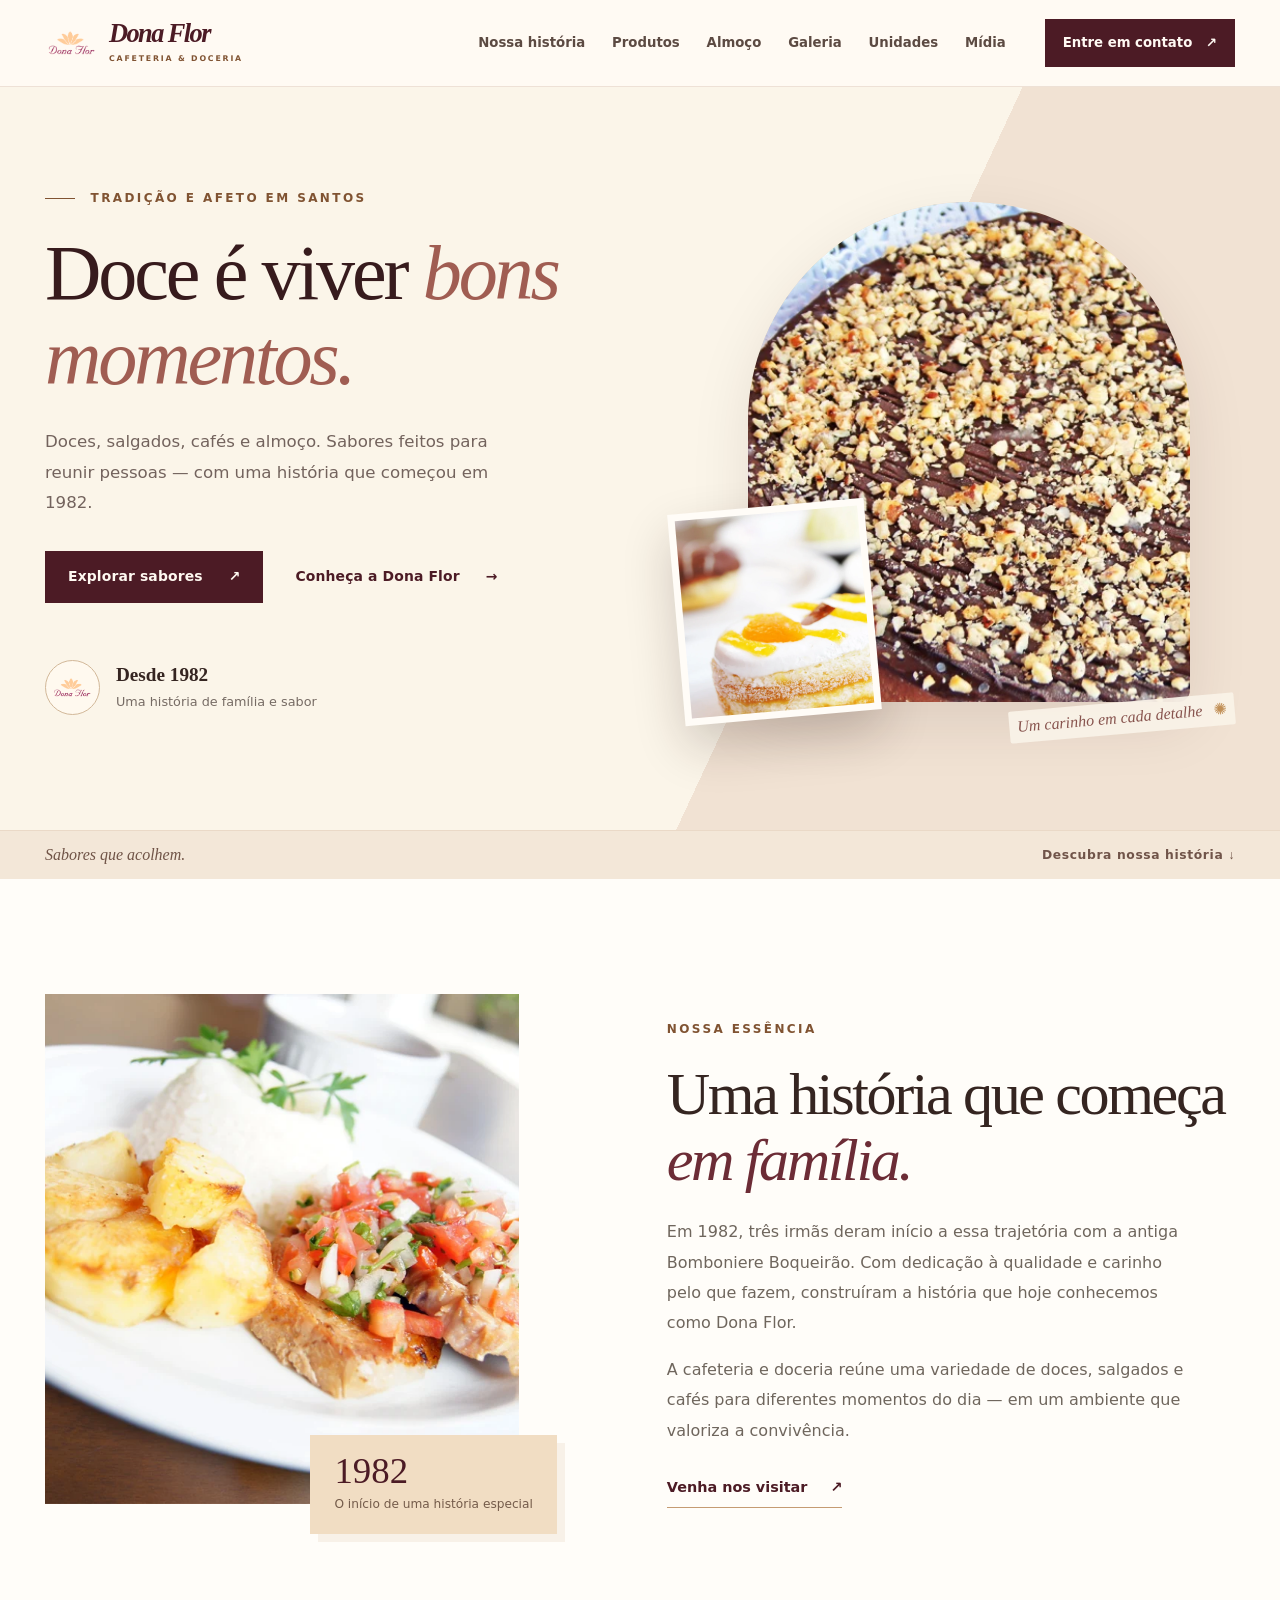
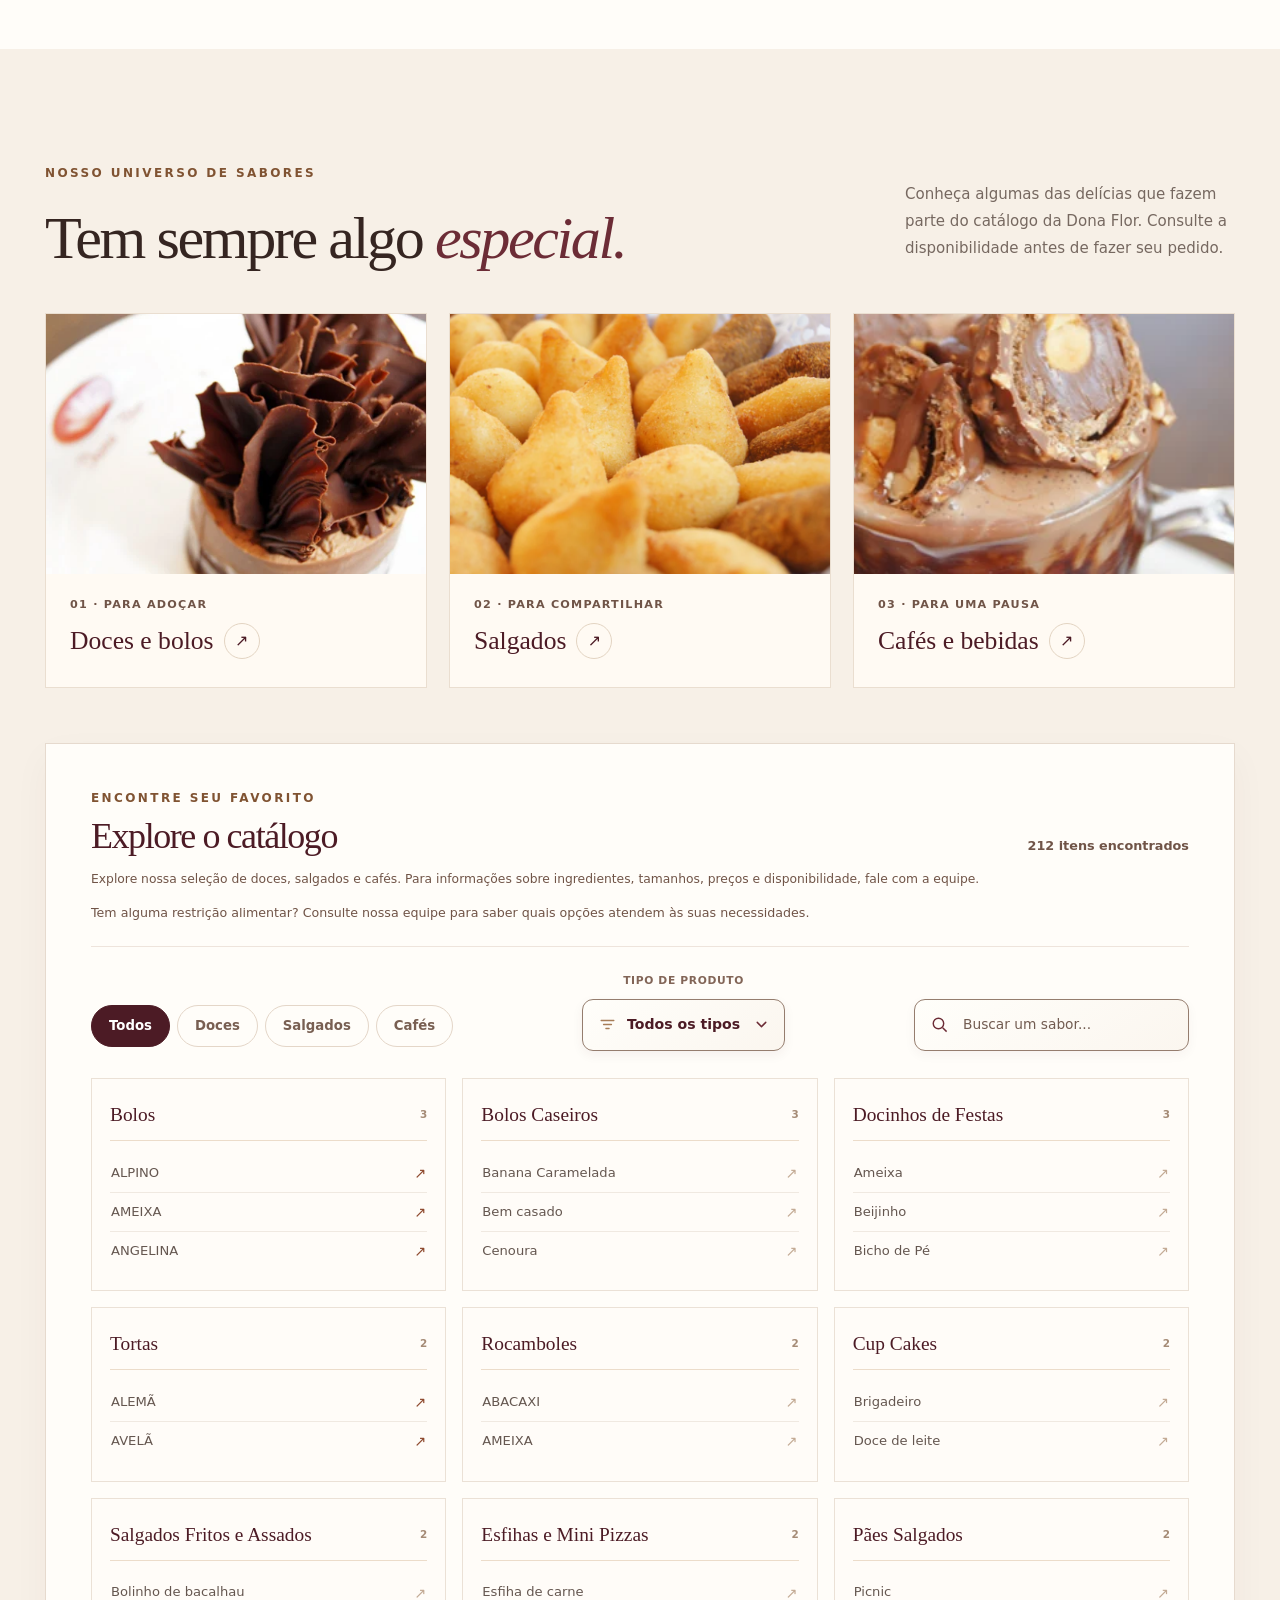
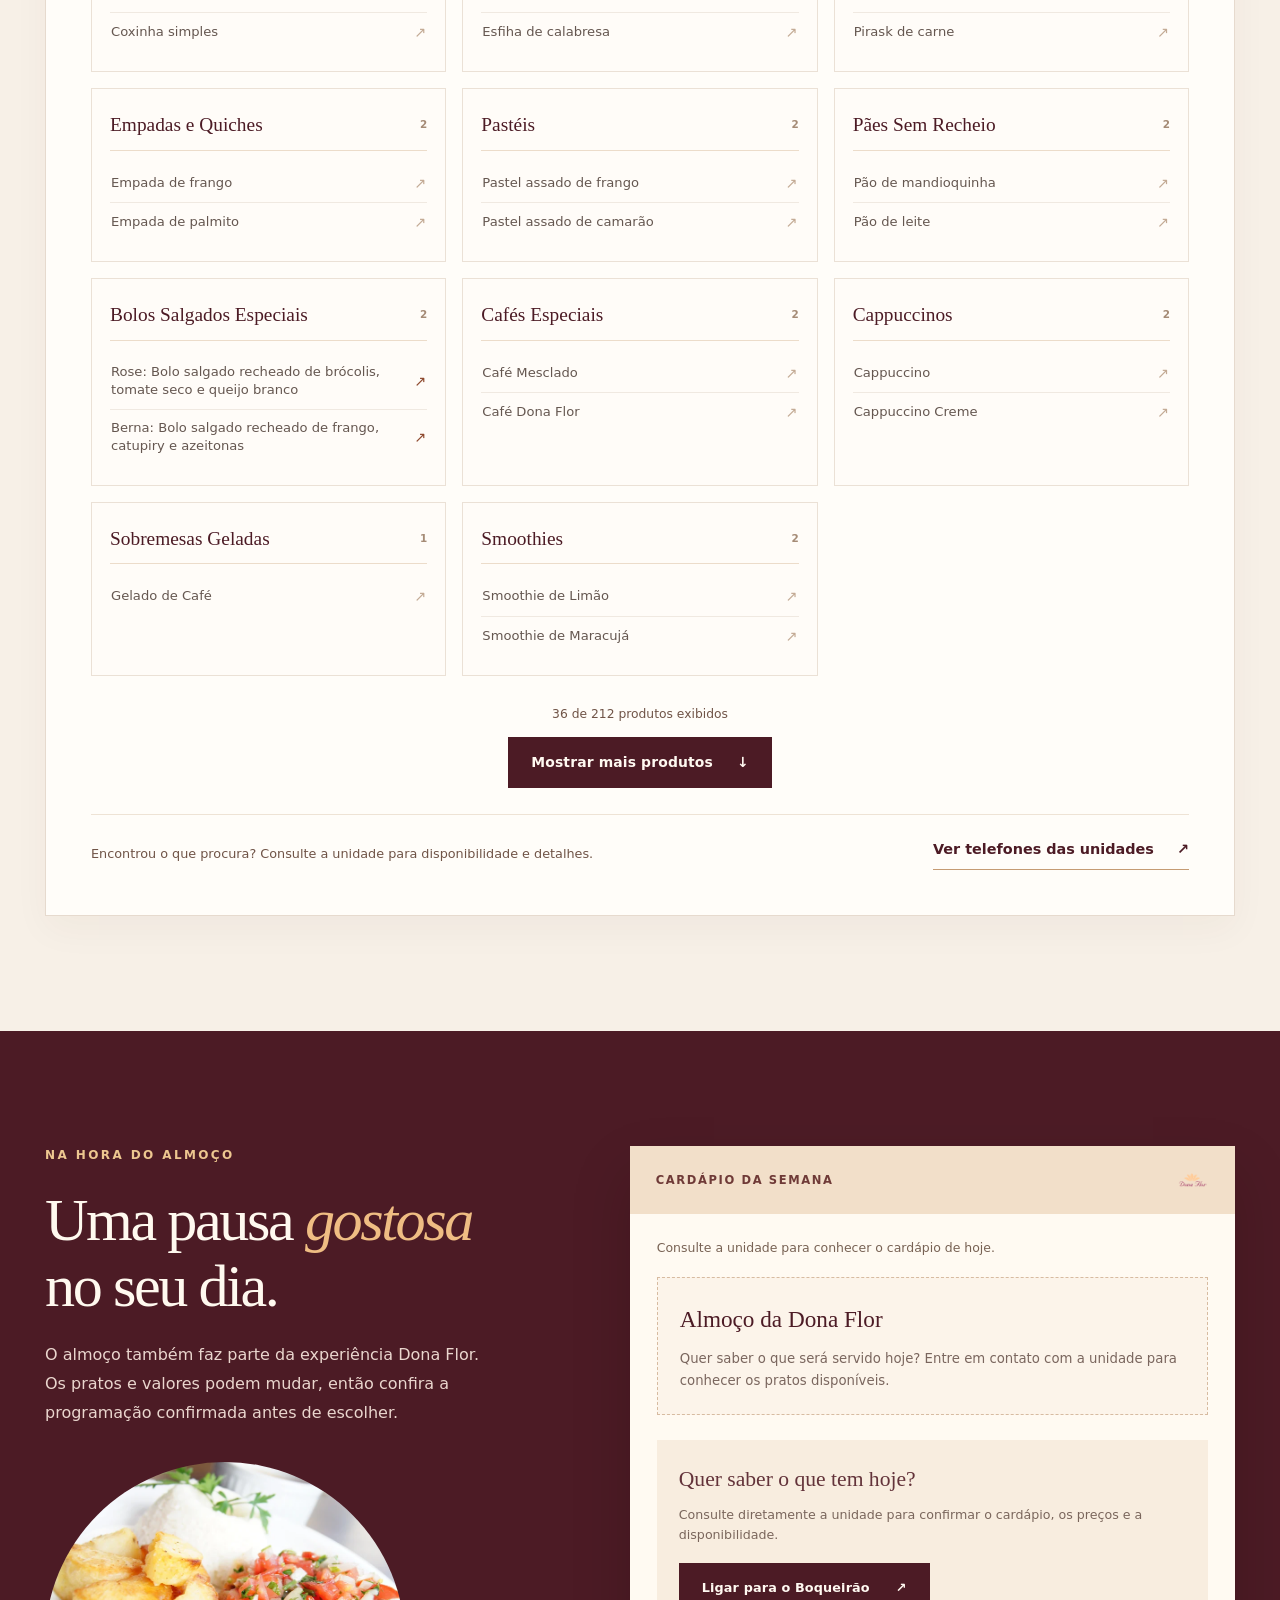
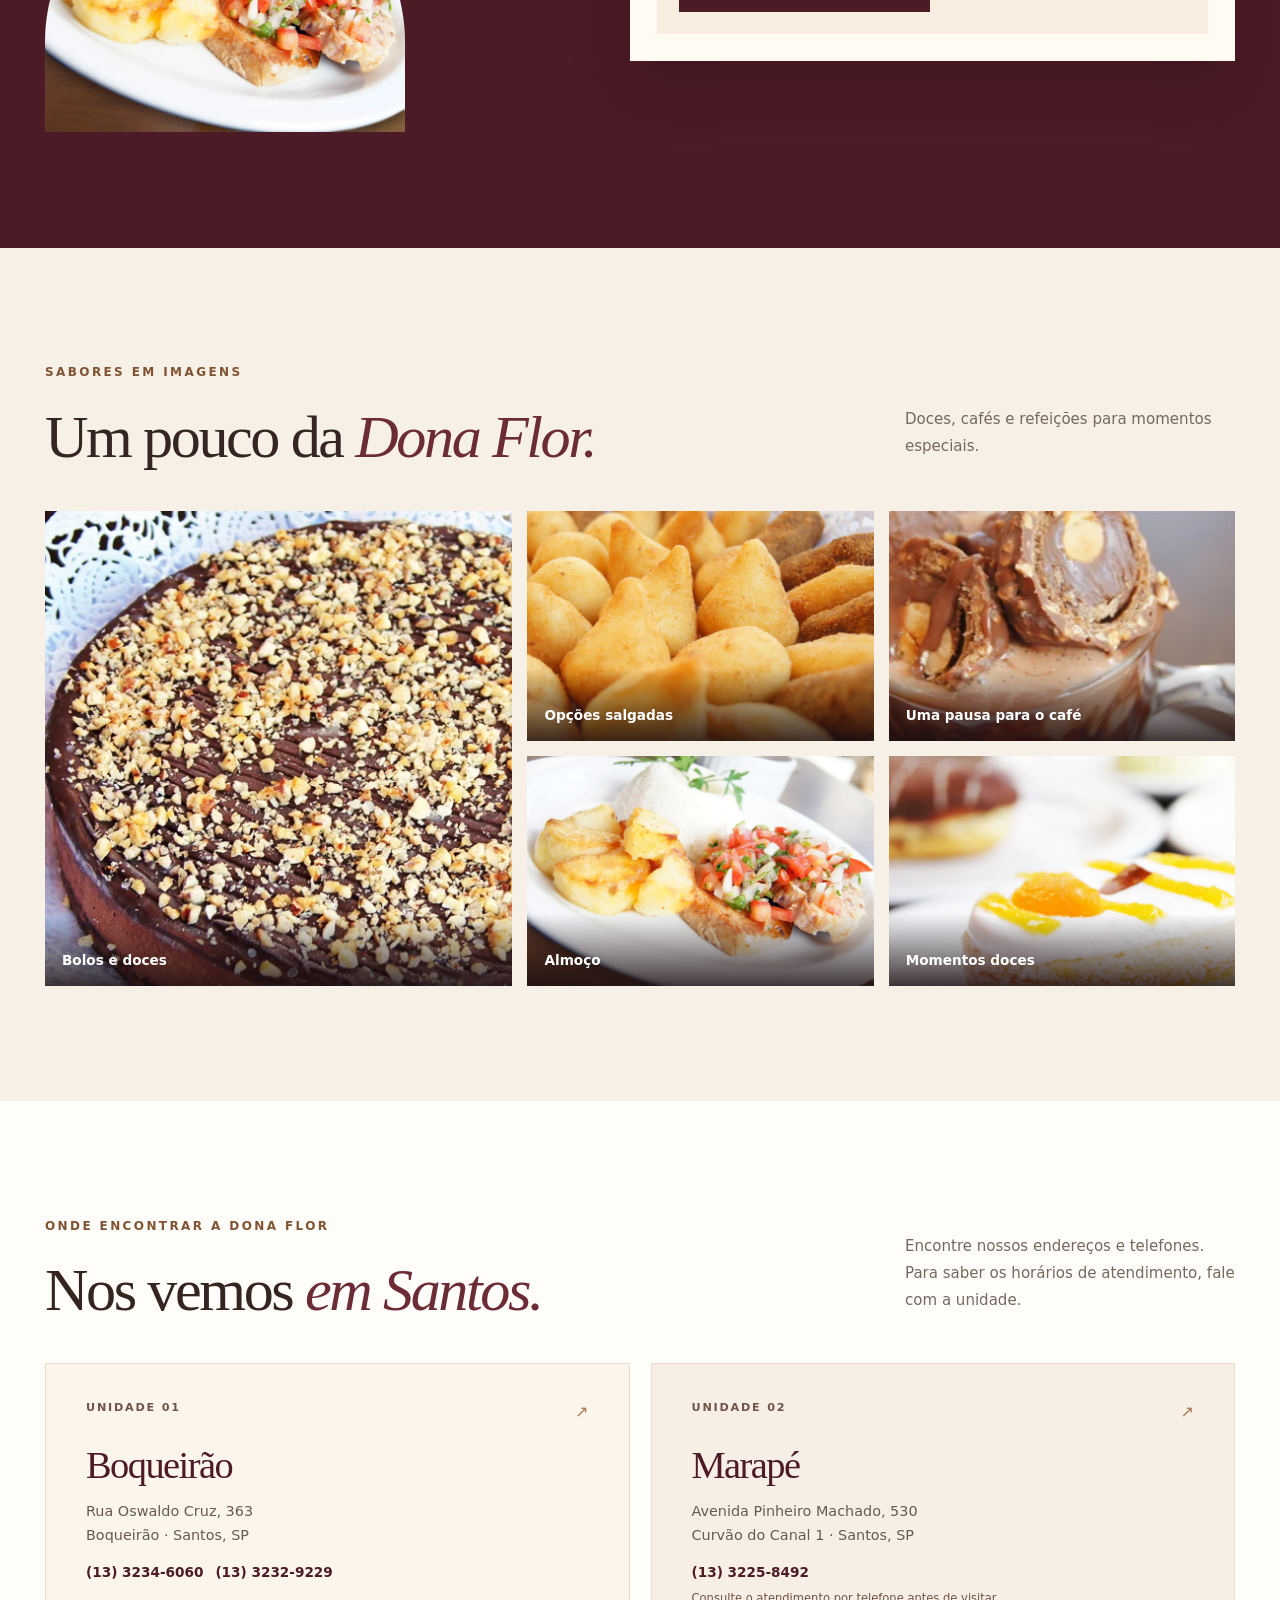
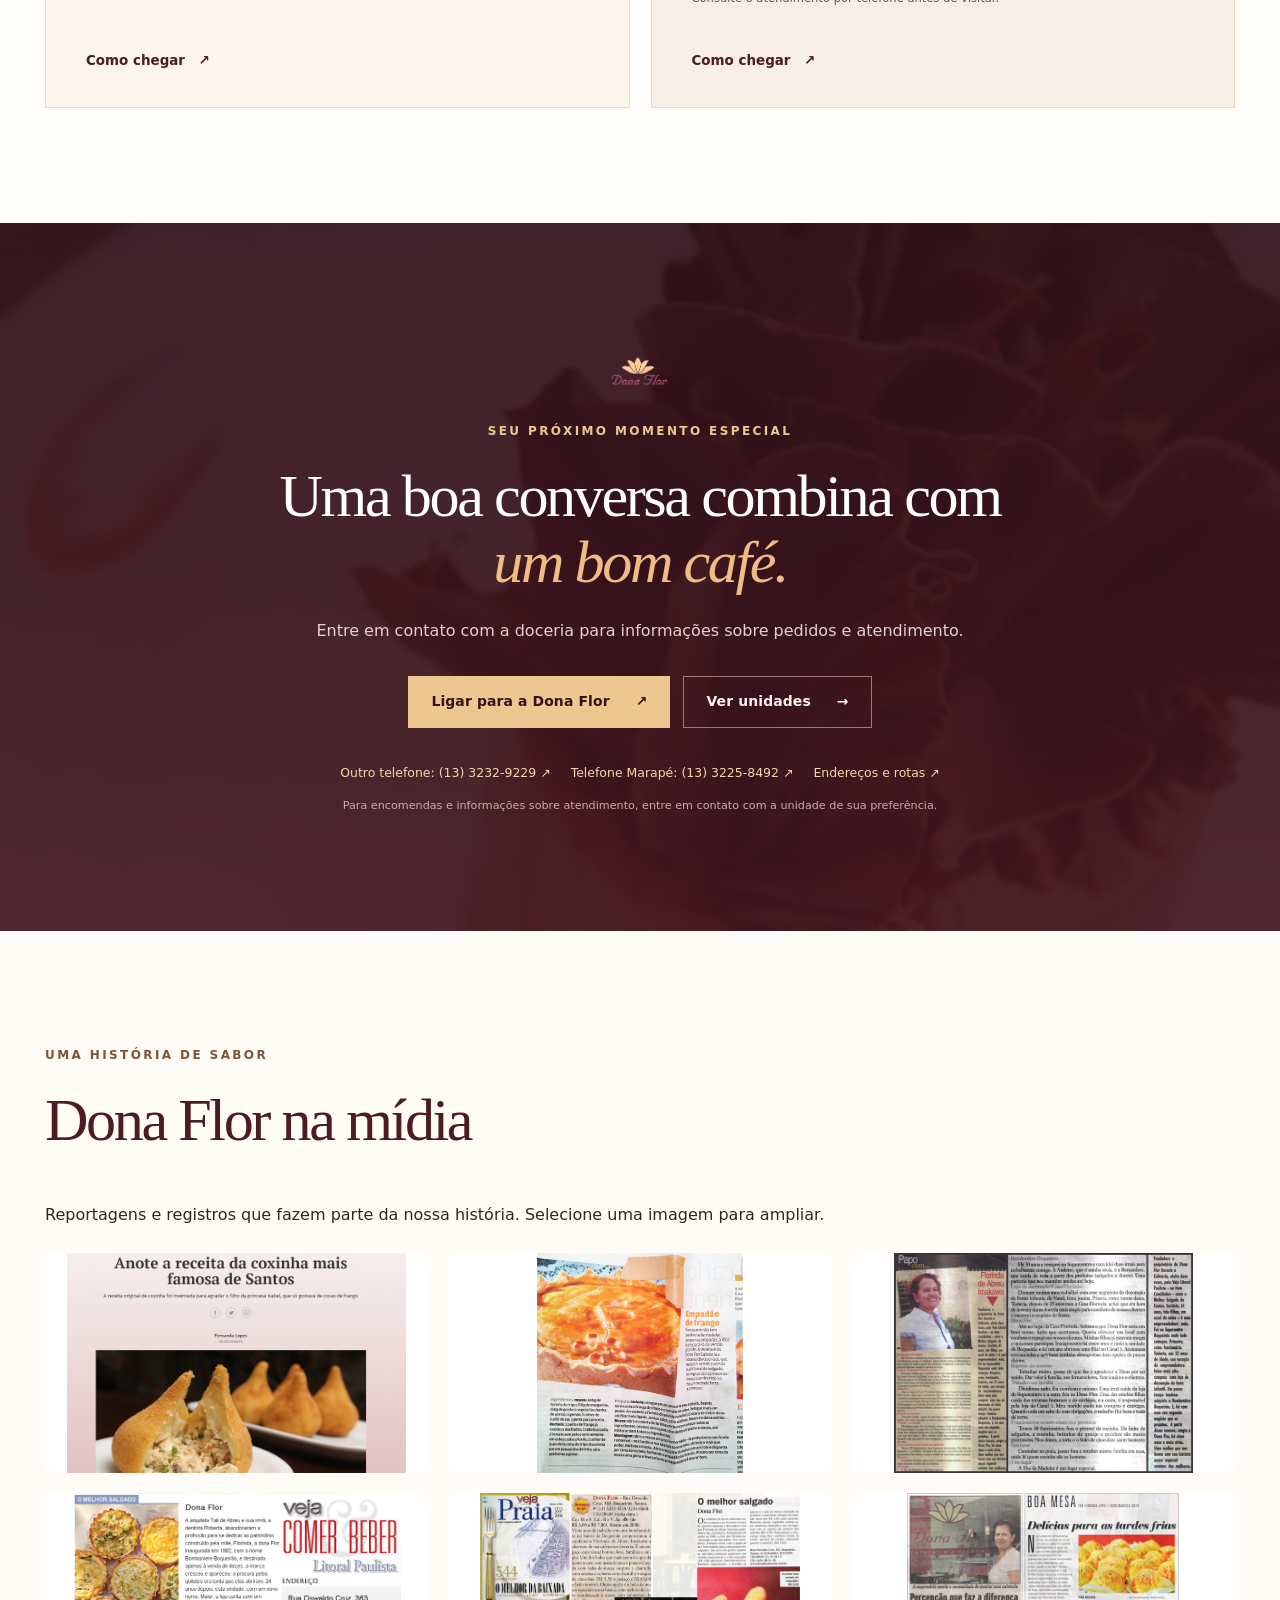
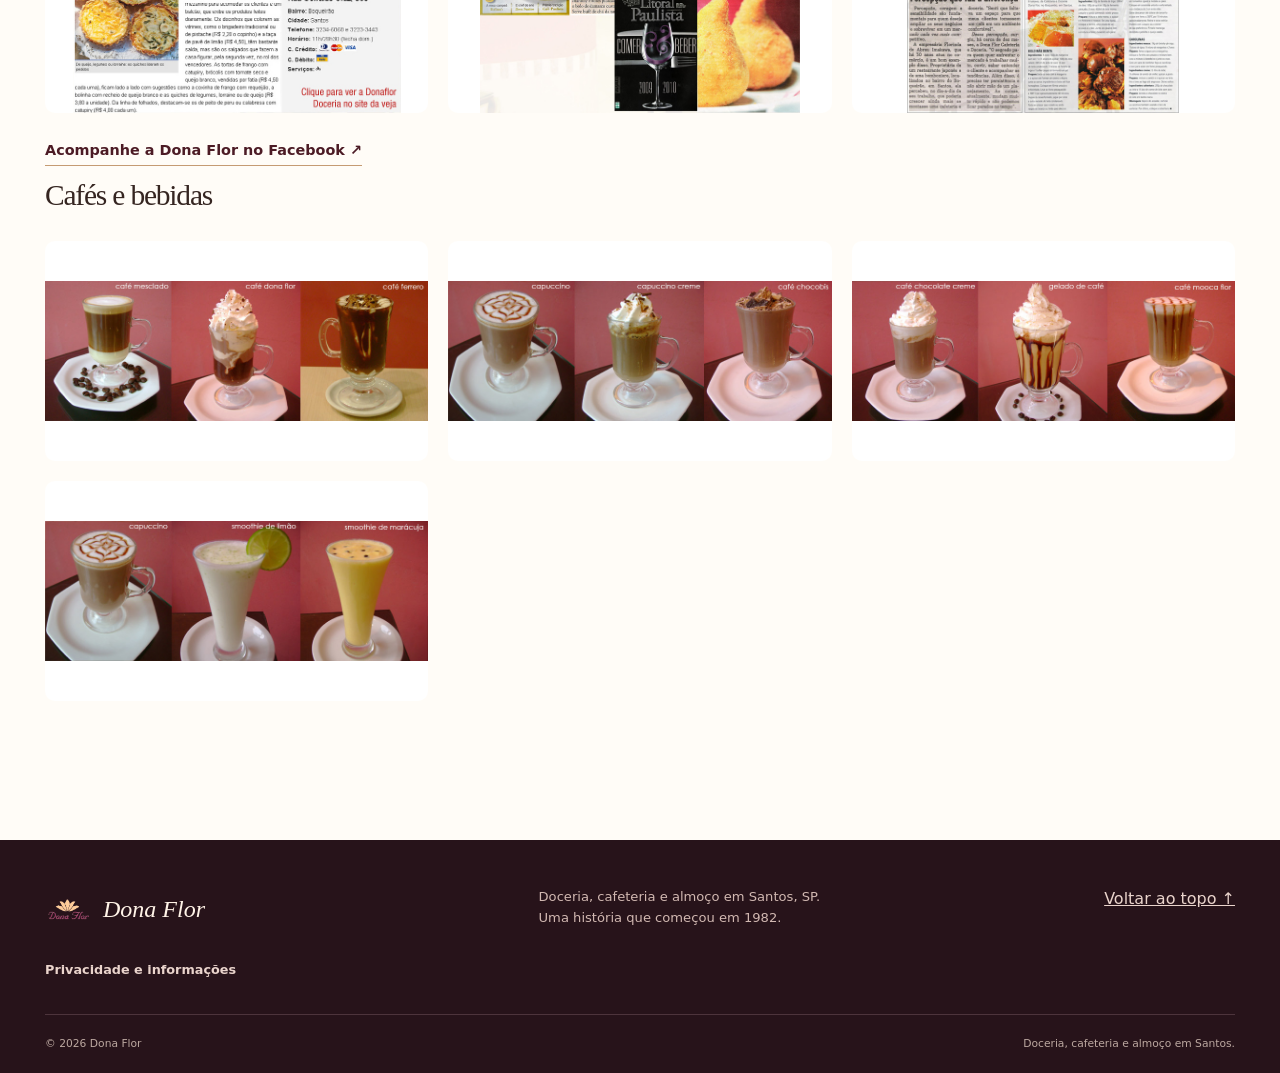
==== commit d2b2a2e8: "Add files via upload" ====
--- a/index.html
+++ b/index.html
@@ -21,21 +21,23 @@
   <script defer src="app.js"></script>
 
 
-<!-- seo-generated --><meta name="robots" content="noindex,nofollow">
-<meta property="og:url" content="https://redondoguibi.github.io/dona-flor-doceria/">
-<meta property="og:image" content="https://redondoguibi.github.io/dona-flor-doceria/assets/hero-bolo.webp">
-<meta name="twitter:card" content="summary_large_image"><!-- /seo-generated -->
+
+
+<!-- seo-generated --><meta name="robots" content="noindex,nofollow">
+<meta property="og:url" content="https://dona-flor-revisao.jazzy-bat-7517.chatgpt.site/">
+<meta property="og:image" content="https://dona-flor-revisao.jazzy-bat-7517.chatgpt.site/assets/hero-bolo.webp">
+<meta name="twitter:card" content="summary_large_image"><!-- /seo-generated -->
 </head>
 <body>
-<!-- deployment-meta --><!-- preview-generated --><p class="runtime-note">Projeto independente de demonstração, não oficial e sem vínculo com a Dona Flor. Informações, pratos e preços sujeitos à confirmação da doceria.</p><!-- /preview-generated -->
-<noscript><p class="runtime-note">Os filtros e os detalhes precisam de JavaScript. Consulte os <a href="#unidades">contatos das unidades</a> para conhecer os produtos e o almoço.</p></noscript>
+<!-- deployment-meta -->
+<noscript><p class="runtime-note">Conheça os produtos e o almoço pelos <a href="#unidades">telefones das unidades</a>.</p></noscript>
   <a class="skip-link" href="#conteudo">Pular para o conteúdo</a>
   <header class="site-header" id="topo">
     <div class="wrap header-content">
       <a href="#inicio" class="brand"><img class="brand-icon" src="Dona_Flor_icon.png" alt="" width="54" height="54"><span class="brand-stack"><strong>Dona Flor</strong><small>CAFETERIA & DOCERIA</small></span></a>
       <button type="button" class="nav-toggle" aria-controls="navegacao" aria-expanded="false" data-menu-toggle><span class="sr-only">Abrir menu</span><span class="hamburger" aria-hidden="true"><i></i><i></i><i></i></span></button>
       <nav class="main-nav" id="navegacao" aria-label="Navegação principal" data-menu>
-        <a href="#sobre">Nossa história</a><a href="#sabores">Produtos</a><a href="#almoco">Almoço</a><a href="#galeria">Galeria</a><a href="#unidades">Unidades</a>
+        <a href="#sobre">Nossa história</a><a href="#sabores">Produtos</a><a href="#almoco">Almoço</a><a href="#galeria">Galeria</a><a href="#unidades">Unidades</a><a href="#midia">Mídia</a>
         <a class="nav-contact" href="#contato">Entre em contato <span aria-hidden="true">↗</span></a>
       </nav>
     </div>
@@ -85,7 +87,7 @@
               <div class="subcategory-popover" id="subcategory-options" data-subcategory-options role="listbox" aria-labelledby="subcategory-label" hidden></div>
             </div>
           </div><label class="search-wrap"><span class="sr-only">Buscar no catálogo</span><svg viewBox="0 0 24 24" aria-hidden="true"><circle cx="10.7" cy="10.7" r="6.6"></circle><path d="m16 16 5 5"></path></svg><input type="search" id="search" placeholder="Buscar um sabor..." autocomplete="off" aria-controls="catalogo-resultado"></label></div>
-          <div id="catalogo-resultado" class="catalog-results"><p>O catálogo interativo não foi carregado. Consulte os produtos e a disponibilidade pelos <a href="#unidades">telefones das unidades</a>.</p></div>
+          <div id="catalogo-resultado" class="catalog-results"><p>Conheça nossos produtos e consulte a disponibilidade pelos <a href="#unidades">telefones das unidades</a>.</p></div>
           <div class="catalog-load-area"><p class="catalog-shown" data-shown aria-live="polite"></p><button type="button" class="btn catalog-more" data-more aria-controls="catalogo-resultado" hidden>Mostrar mais produtos <span aria-hidden="true">↓</span></button></div>
           <dialog class="product-dialog" id="produto-dialog" aria-labelledby="produto-dialog-titulo" aria-describedby="produto-dialog-nota">
             <div class="product-dialog-inner">
@@ -93,6 +95,7 @@
               <p class="product-kicker" id="produto-dialog-categoria"></p>
               <h2 id="produto-dialog-titulo"></h2>
               <p class="product-description" id="produto-dialog-descricao"></p>
+              <p><a id="produto-dialog-foto" target="_blank" rel="noopener noreferrer" hidden>Ver foto do produto ↗</a></p>
               <p class="product-note" id="produto-dialog-nota">Consulte disponibilidade, ingredientes, alergênicos, tamanhos e preços diretamente com a unidade.</p>
               <div class="product-dialog-actions"><a href="tel:+551332346060" class="btn btn-dark">Consultar por telefone <span aria-hidden="true">↗</span></a><button id="produto-dialog-compartilhar" class="inline-link product-share" type="button">Copiar link do produto <span aria-hidden="true">↗</span></button></div><p class="product-share-feedback" id="produto-dialog-feedback" role="status" aria-live="polite"></p>
             </div>
@@ -103,7 +106,7 @@
     </section>
     <section class="section lunch" id="almoco" aria-labelledby="almoco-titulo"><div class="wrap lunch-grid">
       <div class="lunch-intro"><p class="eyebrow light">Na hora do almoço</p><h2 id="almoco-titulo">Uma pausa <em>gostosa</em> no seu dia.</h2><p>O almoço também faz parte da experiência Dona Flor. Os pratos e valores podem mudar, então confira a programação confirmada antes de escolher.</p><div class="lunch-photo"><img src="assets/almoco.webp" width="804" height="678" alt="Prato de almoço servido" loading="lazy"></div></div>
-      <div class="lunch-panel"><span class="menu-panel-top">CARDÁPIO DA SEMANA <img class="menu-panel-mark" src="Dona_Flor_icon.png" alt="" width="32" height="32"></span><div id="cardapio-status" class="menu-status" role="status" aria-live="polite"></div><div id="cardapio-conteudo" class="menu-content"><p>A programação não foi carregada. Consulte o almoço pelos <a href="#unidades">telefones das unidades</a>.</p></div><div class="lunch-help"><strong>Quer saber o que tem hoje?</strong><p>Consulte diretamente a unidade para confirmar o cardápio, os preços e a disponibilidade.</p><a href="tel:+551332346060" class="btn btn-dark">Ligar para o Boqueirão <span aria-hidden="true">↗</span></a></div></div>
+      <div class="lunch-panel"><span class="menu-panel-top">CARDÁPIO DA SEMANA <img class="menu-panel-mark" src="Dona_Flor_icon.png" alt="" width="32" height="32"></span><div id="cardapio-status" class="menu-status" role="status" aria-live="polite"></div><div id="cardapio-conteudo" class="menu-content"><p>Consulte o nosso almoço pelos <a href="#unidades">telefones das unidades</a>.</p></div><div class="lunch-help"><strong>Quer saber o que tem hoje?</strong><p>Consulte diretamente a unidade para confirmar o cardápio, os preços e a disponibilidade.</p><a href="tel:+551332346060" class="btn btn-dark">Ligar para o Boqueirão <span aria-hidden="true">↗</span></a></div></div>
     </div></section>
     <section class="section gallery" id="galeria" aria-labelledby="galeria-titulo">
       <div class="wrap">
@@ -124,7 +127,44 @@
       </div>
     </div></section>
     <section class="section closing" id="contato" aria-labelledby="contato-titulo"><div class="wrap closing-inner"><img class="closing-brand-icon" src="Dona_Flor_icon.png" alt="" width="66" height="66"><p class="eyebrow light">Seu próximo momento especial</p><h2 id="contato-titulo">Uma boa conversa combina com <em>um bom café.</em></h2><p>Entre em contato com a doceria para informações sobre pedidos e atendimento.</p><div class="closing-actions"><a class="btn btn-gold" href="tel:+551332346060">Ligar para a Dona Flor <span aria-hidden="true">↗</span></a><a class="btn btn-outline" href="#unidades">Ver unidades <span aria-hidden="true">→</span></a></div><div class="channels" data-channels><a href="tel:+551332329229">Outro telefone: (13) 3232-9229 <span aria-hidden="true">↗</span></a><a href="tel:+551332258492">Telefone Marapé: (13) 3225-8492 <span aria-hidden="true">↗</span></a><a href="#unidades">Endereços e rotas <span aria-hidden="true">↗</span></a></div><p class="channels-note">Para encomendas e informações sobre atendimento, entre em contato com a unidade de sua preferência.</p></div></section>
+    <section class="section" id="mensagem" aria-labelledby="mensagem-titulo" hidden><div class="wrap contact-wrap">
+      <p class="eyebrow">Fale conosco</p><h2 id="mensagem-titulo">Envie sua mensagem</h2>
+      <p>Sugestões, dúvidas ou reclamações. Para pedidos e atendimento imediato, ligue para a unidade.</p>
+      <form id="contact-form">
+        <label>Nome<input name="nome" autocomplete="name" required maxlength="100"></label>
+        <label>Telefone (opcional)<input name="telefone" type="tel" autocomplete="tel" maxlength="40"></label>
+        <label>E-mail<input name="email" type="email" autocomplete="email" required maxlength="254"></label>
+        <label>Assunto<input name="assunto" required maxlength="150"></label>
+        <label class="contact-wide">Mensagem<textarea name="mensagem" required maxlength="5000" rows="5"></textarea></label>
+        <div hidden aria-hidden="true"><label>Website<input name="website" tabindex="-1" autocomplete="off"></label></div>
+        <label class="contact-wide contact-consent"><input name="consentimento" type="checkbox" required> Autorizo o uso destes dados para responder à minha mensagem. <a href="privacidade.html">Privacidade</a></label>
+        <div class="contact-wide" id="contact-challenge"></div>
+        <button id="contact-submit" type="submit" class="btn btn-dark" disabled>Enviar mensagem</button>
+        <p class="contact-wide" id="contact-status" role="status" aria-live="polite"></p>
+        <noscript><p>Ative JavaScript para o formulário ou ligue para a unidade.</p></noscript>
+      </form>
+    </div></section>
+    <section class="section" id="midia" aria-labelledby="midia-titulo"><div class="wrap">
+      <p class="eyebrow">Uma história de sabor</p><h2 id="midia-titulo">Dona Flor na mídia</h2>
+      <p>Reportagens e registros que fazem parte da nossa história. Selecione uma imagem para ampliar.</p>
+      <div class="archive-grid">
+        <a href="assets/original/coxinhafamosa.jpg" target="_blank" rel="noopener"><img src="assets/original/coxinhafamosa.jpg" alt="Reportagem sobre a coxinha da Dona Flor" loading="lazy"></a>
+        <a href="assets/original/midia2014.jpg" target="_blank" rel="noopener"><img src="assets/original/midia2014.jpg" alt="Dona Flor na imprensa em 2014" loading="lazy"></a>
+        <a href="assets/original/midia4a.jpg" target="_blank" rel="noopener"><img src="assets/original/midia4a.jpg" alt="Reportagem sobre a Dona Flor, imagem 3" loading="lazy"></a>
+        <a href="assets/original/midia3a.jpg" target="_blank" rel="noopener"><img src="assets/original/midia3a.jpg" alt="Reportagem sobre a Dona Flor, imagem 4" loading="lazy"></a>
+        <a href="assets/original/midia2a.jpg" target="_blank" rel="noopener"><img src="assets/original/midia2a.jpg" alt="Reportagem sobre a Dona Flor, imagem 5" loading="lazy"></a>
+        <a href="assets/original/midiaa.jpg" target="_blank" rel="noopener"><img src="assets/original/midiaa.jpg" alt="Reportagem sobre a Dona Flor, imagem 6" loading="lazy"></a>
+      </div>
+      <p><a class="inline-link" href="https://www.facebook.com/donaflorcafeteriaedoceria" target="_blank" rel="noopener noreferrer">Acompanhe a Dona Flor no Facebook ↗</a></p>
+      <h3>Cafés e bebidas</h3><div class="archive-grid">
+        <a href="assets/original/cafe01.jpg" target="_blank" rel="noopener"><img src="assets/original/cafe01.jpg" alt="Cafés Mesclado, Dona Flor e Ferrero" loading="lazy"></a>
+        <a href="assets/original/cafe02.jpg" target="_blank" rel="noopener"><img src="assets/original/cafe02.jpg" alt="Capuccino, Capuccino Creme e Café Chocobis" loading="lazy"></a>
+        <a href="assets/original/cafe03.jpg" target="_blank" rel="noopener"><img src="assets/original/cafe03.jpg" alt="Café Chocolate Creme, Gelado de Café e Café Mooca Flor" loading="lazy"></a>
+        <a href="assets/original/cafe04.jpg" target="_blank" rel="noopener"><img src="assets/original/cafe04.jpg" alt="Capuccino e smoothies de limão e maracujá" loading="lazy"></a>
+      </div>
+    </div></section>
   </main>
+  <script src="contact-config.js" defer></script><script src="contact.js" defer></script>
   <footer class="footer"><div class="wrap footer-grid"><a class="footer-logo" href="#inicio"><img class="footer-brand-icon" src="Dona_Flor_icon.png" alt="" width="48" height="48"><span>Dona Flor</span></a><p>Doceria, cafeteria e almoço em Santos, SP.<br>Uma história que começou em 1982.</p><a href="#inicio">Voltar ao topo ↑</a><a class="footer-policy-link" href="privacidade.html">Privacidade e informações</a></div><div class="wrap footer-bottom"><span>© <span data-year>2026</span> Dona Flor</span><span>Doceria, cafeteria e almoço em Santos.</span></div></footer>
 </body>
 </html>
--- a/styles.css
+++ b/styles.css
@@ -164,3 +164,12 @@
 .hero-bottom span,.flavor-overline,.catalog-count,.catalog-disclaimer,.catalog-footer>p,.menu-day time,.location-tag,.unit-note{color:#705447}
 
 .subcategory-trigger,.subcategory-control>select,.search-wrap{border-color:#957d6e}
+.contact-wrap{max-width:850px}.contact-wrap h2,#midia h2{color:var(--wine)}
+[hidden]{display:none!important}
+#contact-form{display:grid;grid-template-columns:1fr 1fr;gap:20px;margin-top:24px}
+#contact-form label{display:flex;flex-direction:column;gap:8px;font-weight:600;color:var(--wine)}
+#contact-form input:not([type=checkbox]),#contact-form textarea{font:inherit;color:#392820;background:#fff;border:1px solid #957d6e;border-radius:8px;padding:12px;min-width:0;width:100%;box-sizing:border-box}
+.contact-wide{grid-column:1/-1}#contact-form .contact-consent{display:block;font-size:.9rem}.contact-consent input{margin-right:8px}
+#contact-submit:disabled{opacity:.6;cursor:not-allowed}#contact-status{overflow-wrap:anywhere}
+.archive-grid{display:grid;grid-template-columns:repeat(3,minmax(0,1fr));gap:20px;margin:24px 0}.archive-grid img{width:100%;height:220px;object-fit:contain;background:#fff;border-radius:10px}
+@media(max-width:600px){#contact-form{grid-template-columns:1fr}.archive-grid{grid-template-columns:1fr 1fr}.archive-grid img{height:160px}}
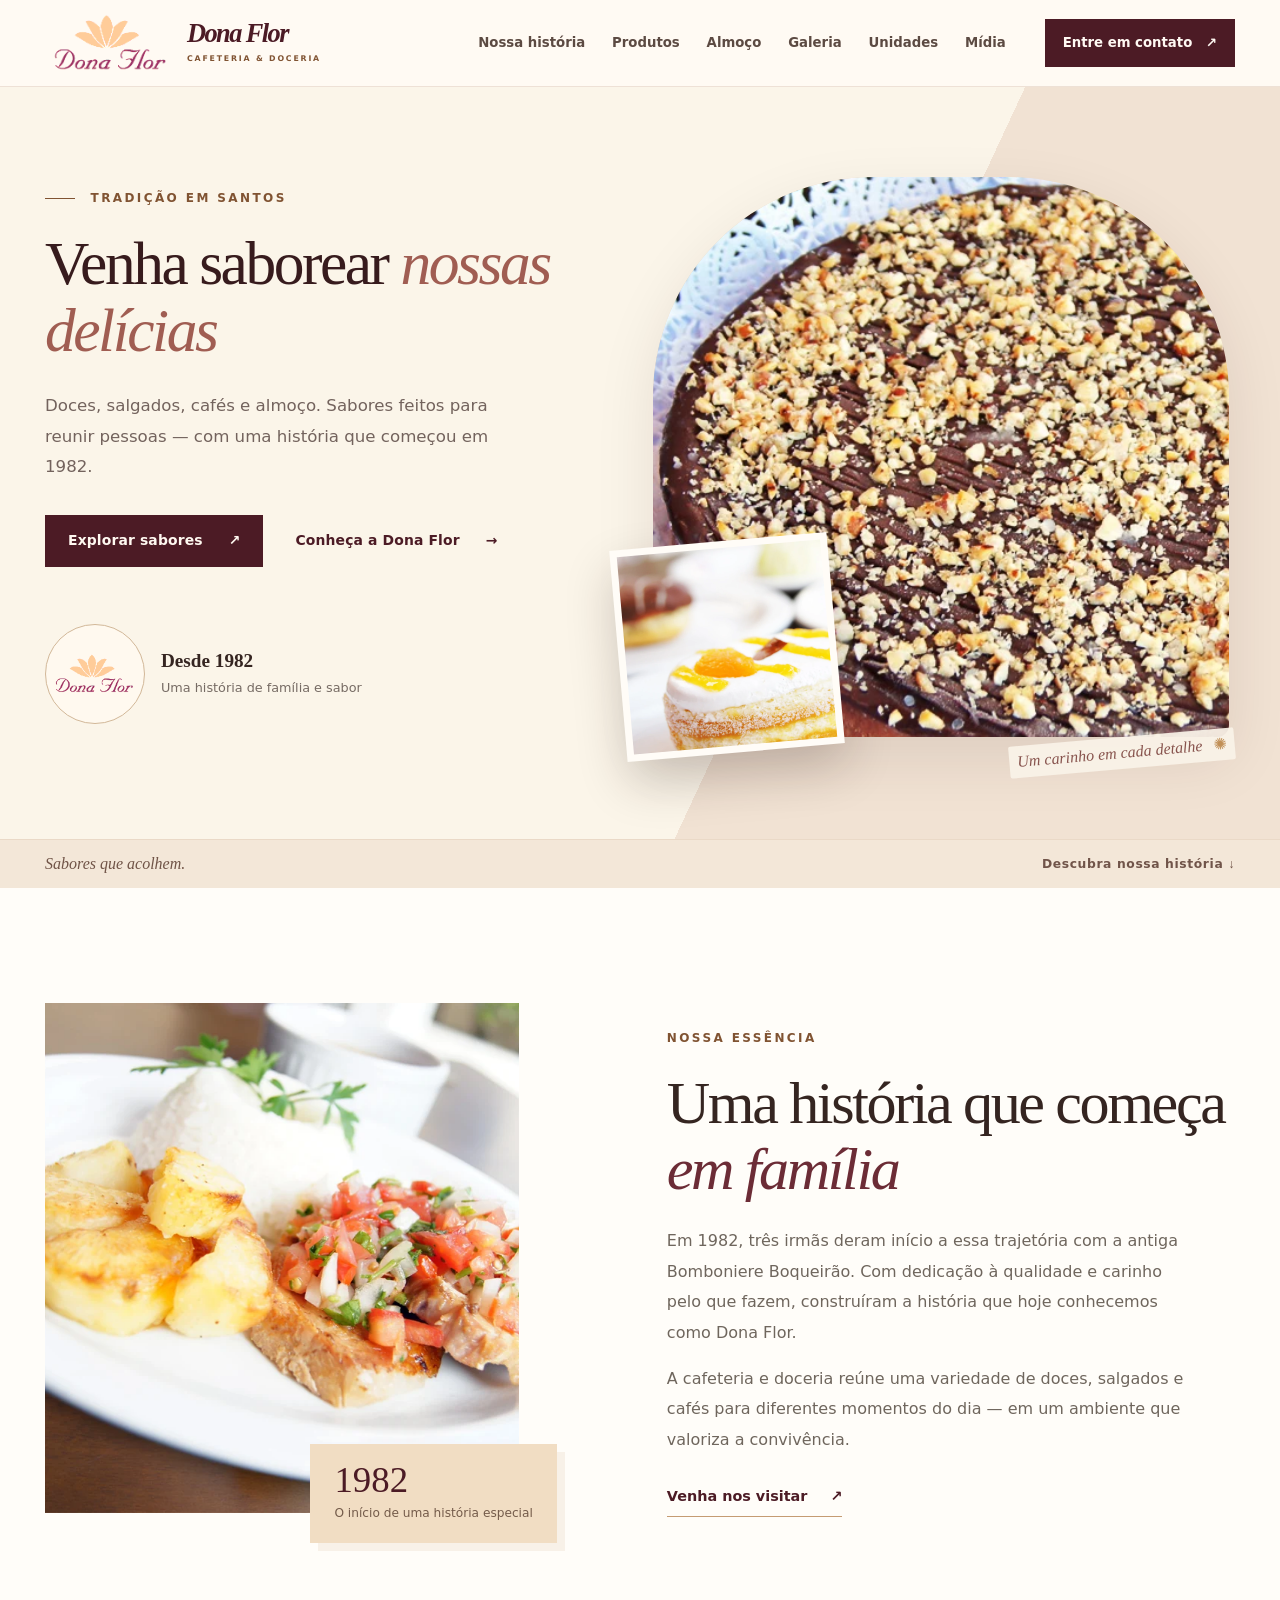
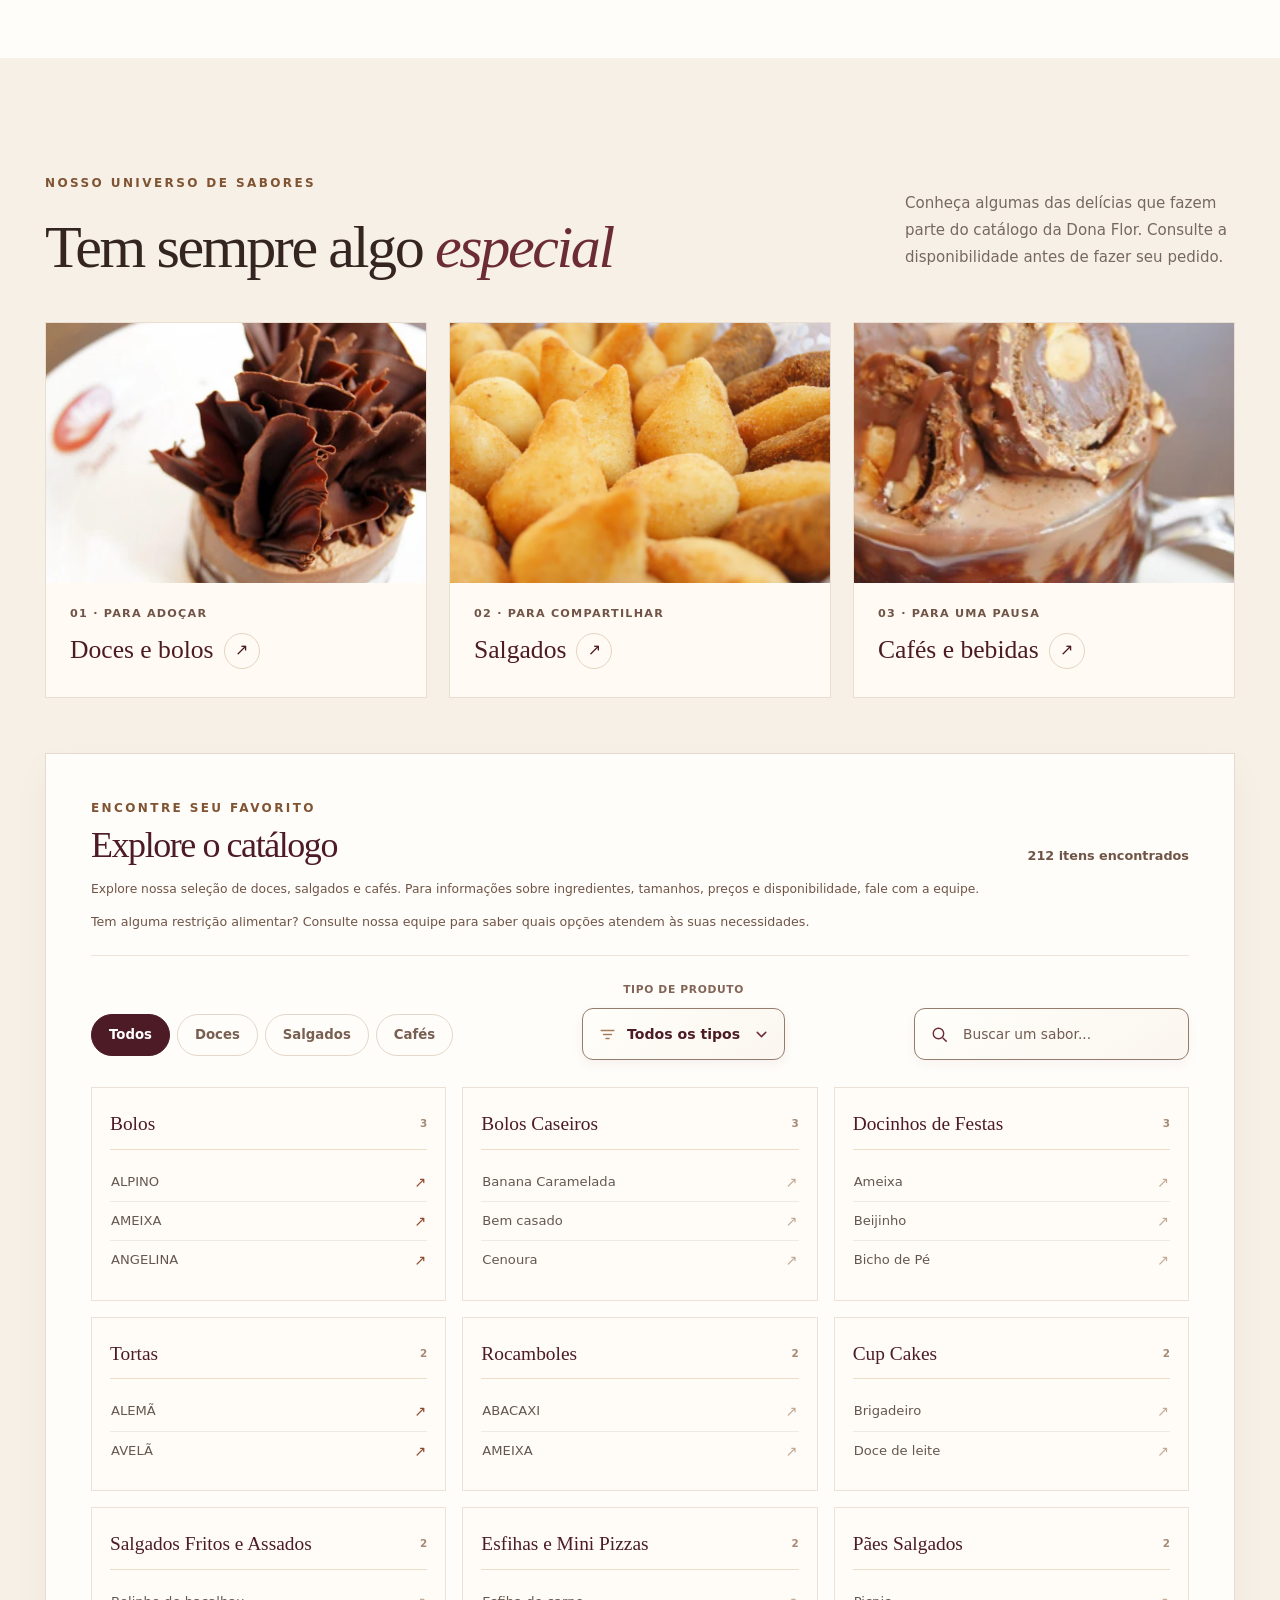
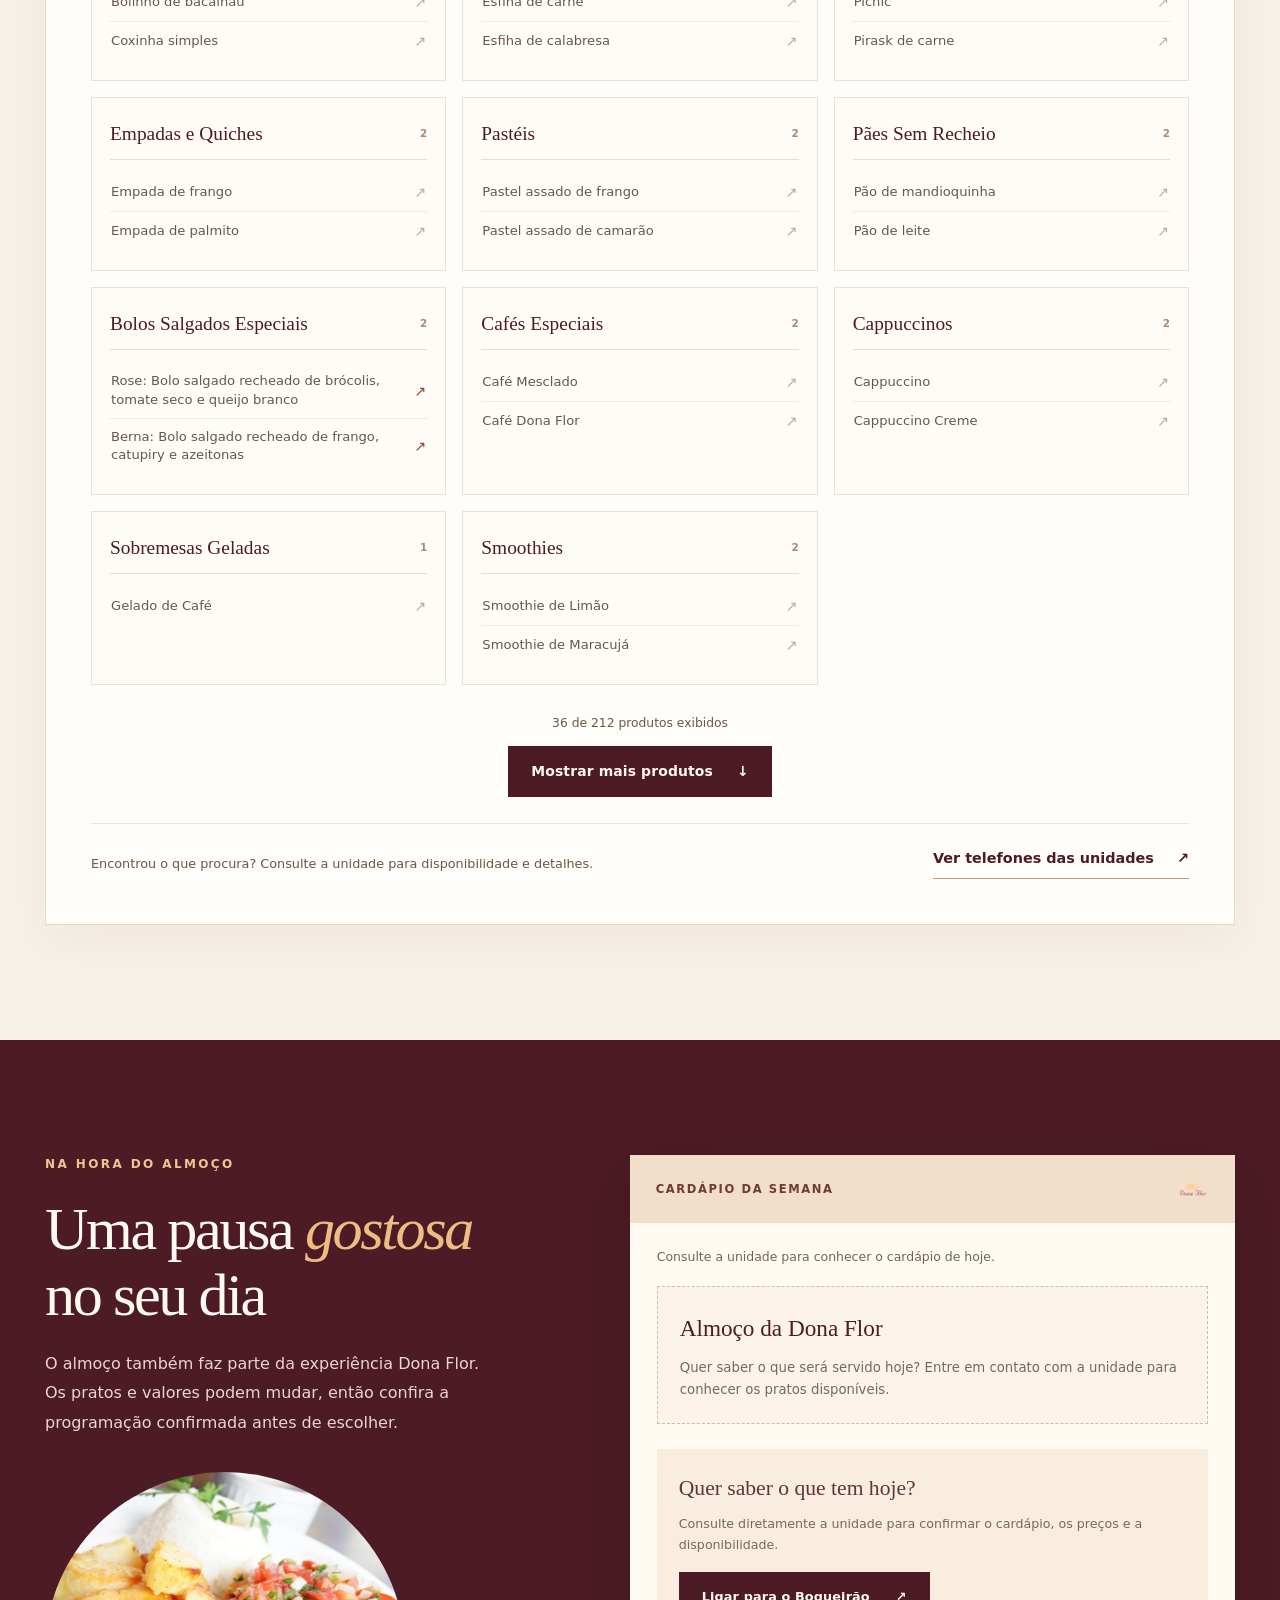
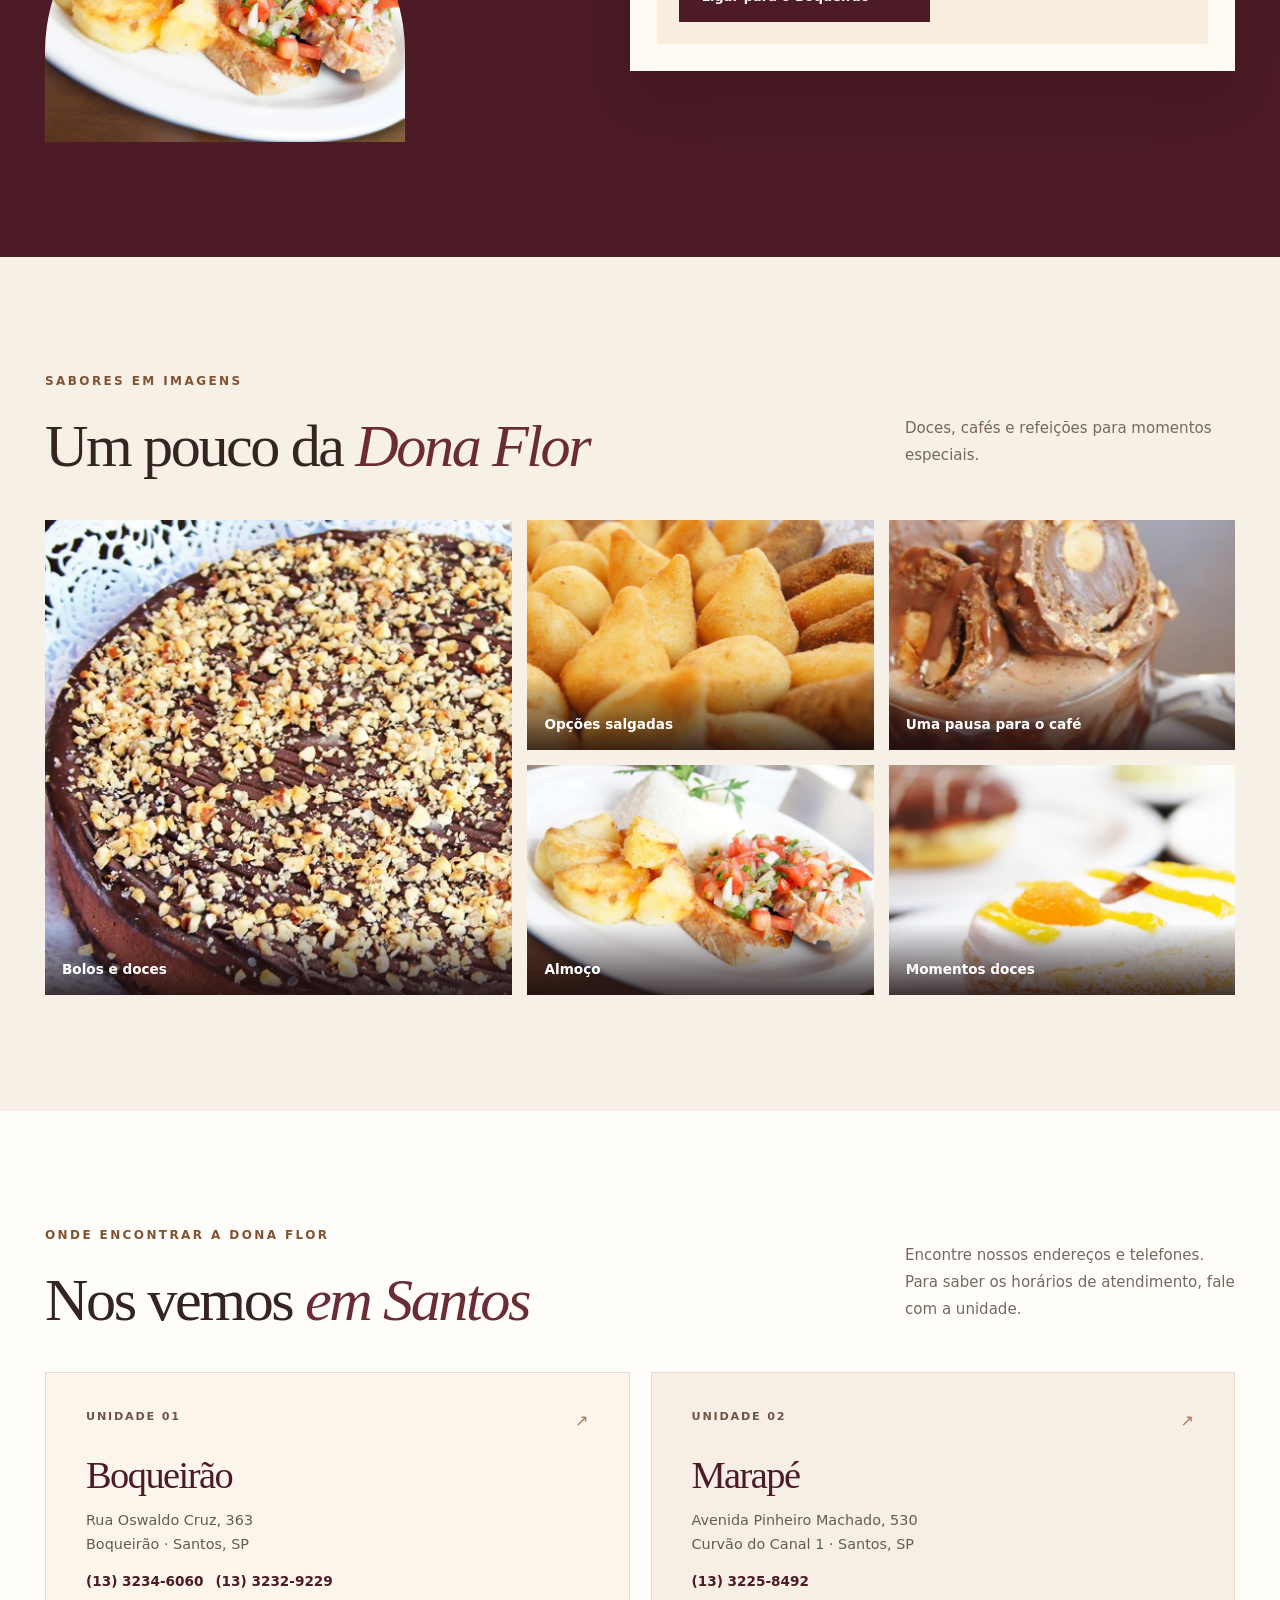
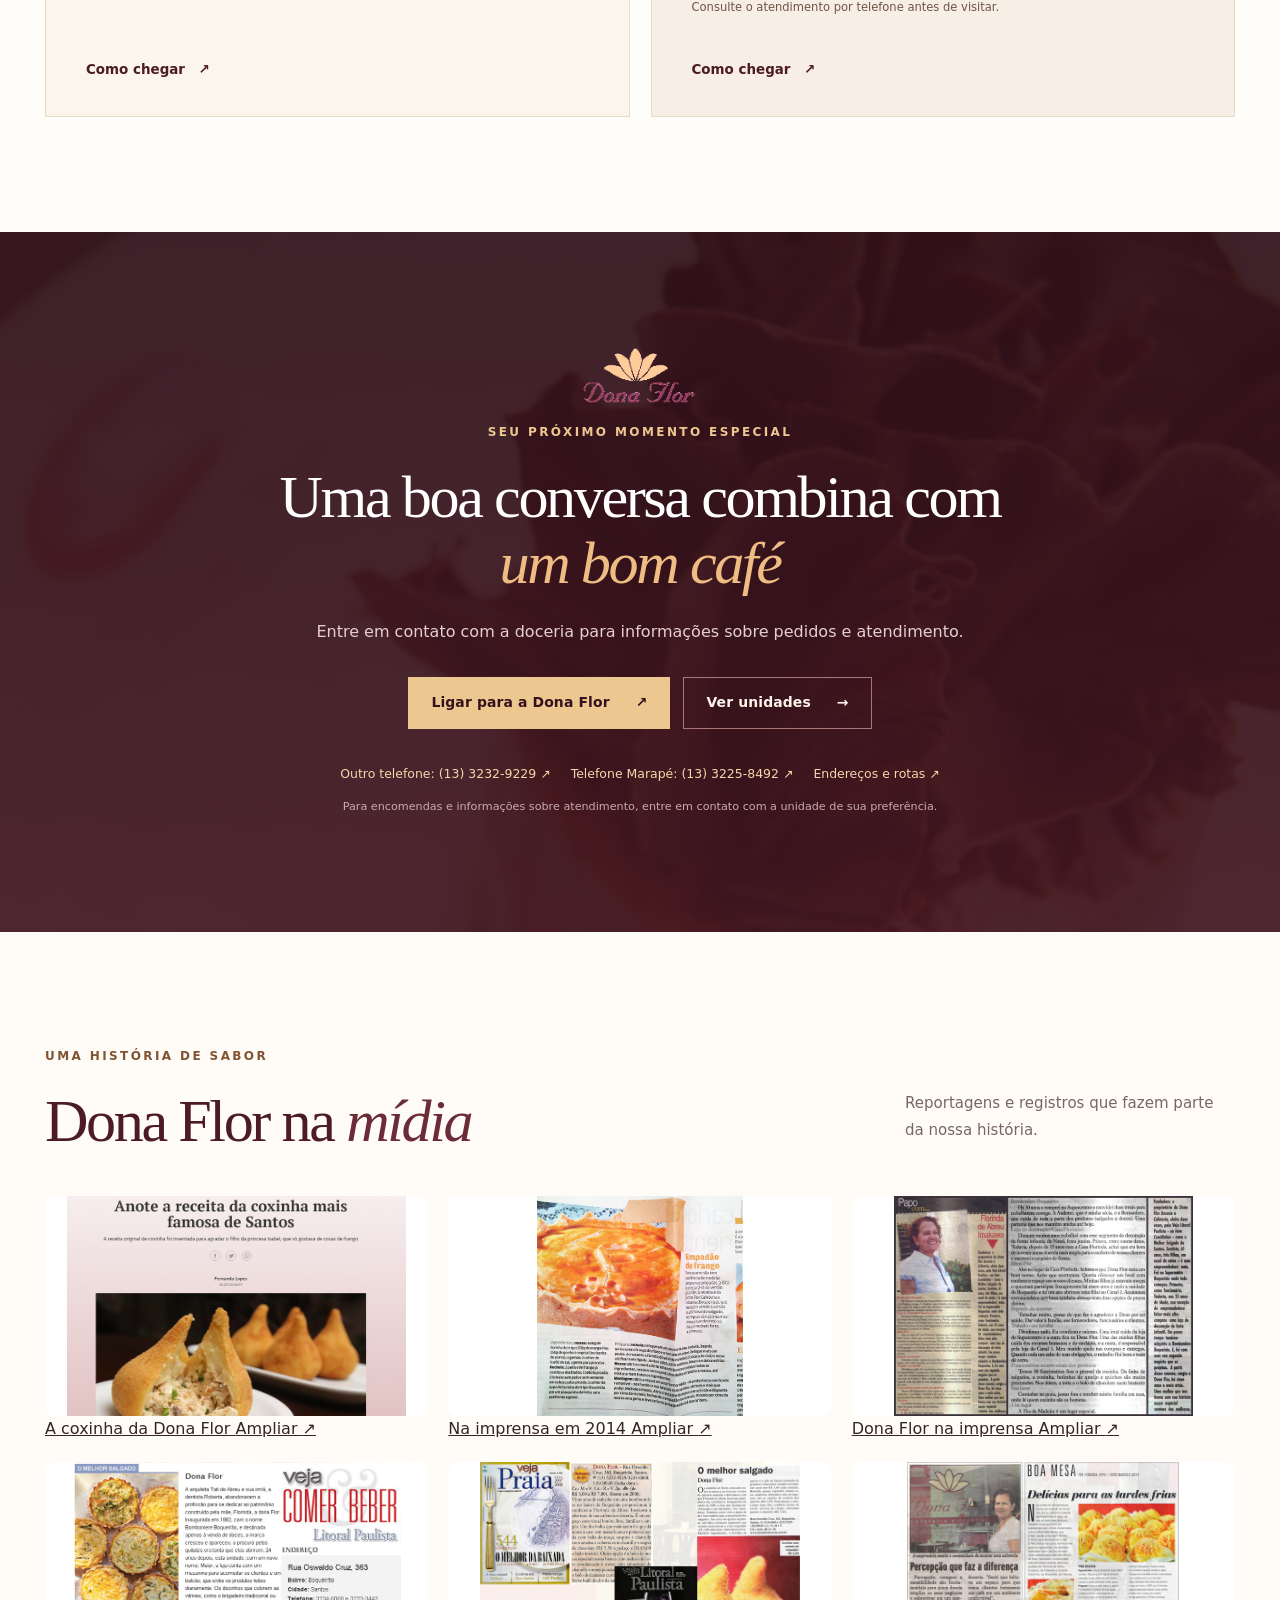
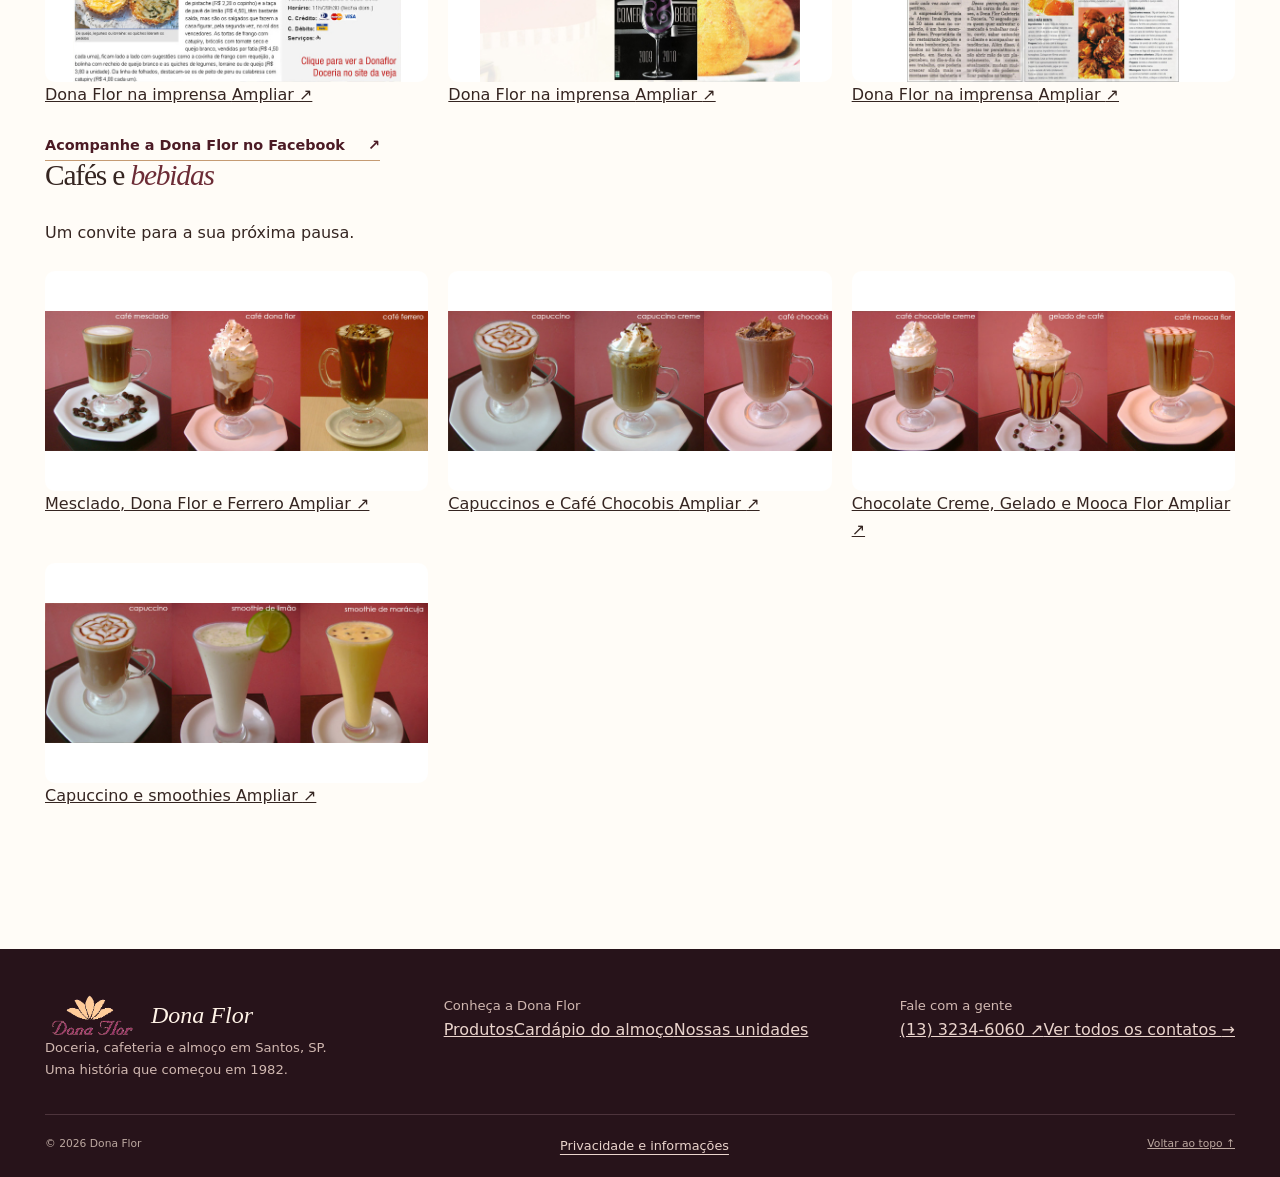
==== commit 94ae1861: "Add files via upload" ====
--- a/index.html
+++ b/index.html
@@ -23,10 +23,13 @@
 
 
 
-<!-- seo-generated --><meta name="robots" content="noindex,nofollow">
-<meta property="og:url" content="https://dona-flor-revisao.jazzy-bat-7517.chatgpt.site/">
-<meta property="og:image" content="https://dona-flor-revisao.jazzy-bat-7517.chatgpt.site/assets/hero-bolo.webp">
-<meta name="twitter:card" content="summary_large_image"><!-- /seo-generated -->
+
+
+
+<!-- seo-generated --><meta name="robots" content="noindex,nofollow">
+<meta property="og:url" content="https://dona-flor-revisao.jazzy-bat-7517.chatgpt.site/">
+<meta property="og:image" content="https://dona-flor-revisao.jazzy-bat-7517.chatgpt.site/assets/hero-bolo.webp">
+<meta name="twitter:card" content="summary_large_image"><!-- /seo-generated -->
 </head>
 <body>
 <!-- deployment-meta -->
@@ -34,7 +37,7 @@
   <a class="skip-link" href="#conteudo">Pular para o conteúdo</a>
   <header class="site-header" id="topo">
     <div class="wrap header-content">
-      <a href="#inicio" class="brand"><img class="brand-icon" src="Dona_Flor_icon.png" alt="" width="54" height="54"><span class="brand-stack"><strong>Dona Flor</strong><small>CAFETERIA & DOCERIA</small></span></a>
+      <a href="#inicio" class="brand"><img class="brand-icon" src="Dona_Flor_icon.png" alt="" width="303" height="133"><span class="brand-stack"><strong>Dona Flor</strong><small>CAFETERIA & DOCERIA</small></span></a>
       <button type="button" class="nav-toggle" aria-controls="navegacao" aria-expanded="false" data-menu-toggle><span class="sr-only">Abrir menu</span><span class="hamburger" aria-hidden="true"><i></i><i></i><i></i></span></button>
       <nav class="main-nav" id="navegacao" aria-label="Navegação principal" data-menu>
         <a href="#sobre">Nossa história</a><a href="#sabores">Produtos</a><a href="#almoco">Almoço</a><a href="#galeria">Galeria</a><a href="#unidades">Unidades</a><a href="#midia">Mídia</a>
@@ -46,11 +49,11 @@
     <section class="hero" id="inicio" aria-labelledby="hero-title">
       <div class="wrap hero-grid">
         <div class="hero-copy">
-          <p class="eyebrow"><span class="eyebrow-line"></span> Tradição e afeto em Santos</p>
-          <h1 id="hero-title">Doce é viver <em>bons momentos.</em></h1>
+          <p class="eyebrow"><span class="eyebrow-line"></span> Tradição em Santos</p>
+          <h1 id="hero-title">Venha saborear <em>nossas delícias</em></h1>
           <p class="hero-description">Doces, salgados, cafés e almoço. Sabores feitos para reunir pessoas — com uma história que começou em 1982.</p>
           <div class="actions"><a class="btn btn-dark" href="#sabores">Explorar sabores <span aria-hidden="true">↗</span></a><a class="btn btn-quiet" href="#sobre">Conheça a Dona Flor <span aria-hidden="true">→</span></a></div>
-          <div class="hero-seal"><span class="seal-icon"><img src="Dona_Flor_icon.png" alt="" width="48" height="48"></span><span><strong>Desde 1982</strong><small>Uma história de família e sabor</small></span></div>
+          <div class="hero-seal"><span class="seal-icon"><img src="Dona_Flor_icon.png" alt="" width="303" height="133"></span><span><strong>Desde 1982</strong><small>Uma história de família e sabor</small></span></div>
         </div>
         <div class="hero-photos" aria-label="Fotografias de doces e produtos">
           <div class="hero-image-primary"><img src="assets/hero-bolo.webp" width="490" height="482" alt="Bolo de chocolate decorado" fetchpriority="high"></div>
@@ -63,11 +66,11 @@
     <section class="section story" id="sobre" aria-labelledby="sobre-titulo">
       <div class="wrap story-grid">
         <div class="story-picture"><img src="assets/almoco.webp" width="804" height="678" loading="lazy" alt="Prato de almoço"><div class="story-photo-tag"><b>1982</b><span>O início de uma história especial</span></div></div>
-        <div class="story-copy"><p class="eyebrow">Nossa essência</p><h2 id="sobre-titulo">Uma história que começa <em>em família.</em></h2><p>Em 1982, três irmãs deram início a essa trajetória com a antiga Bomboniere Boqueirão. Com dedicação à qualidade e carinho pelo que fazem, construíram a história que hoje conhecemos como Dona Flor.</p><p>A cafeteria e doceria reúne uma variedade de doces, salgados e cafés para diferentes momentos do dia — em um ambiente que valoriza a convivência.</p><a class="inline-link" href="#unidades">Venha nos visitar <span aria-hidden="true">↗</span></a></div>
+        <div class="story-copy"><p class="eyebrow">Nossa essência</p><h2 id="sobre-titulo">Uma história que começa <em>em família</em></h2><p>Em 1982, três irmãs deram início a essa trajetória com a antiga Bomboniere Boqueirão. Com dedicação à qualidade e carinho pelo que fazem, construíram a história que hoje conhecemos como Dona Flor.</p><p>A cafeteria e doceria reúne uma variedade de doces, salgados e cafés para diferentes momentos do dia — em um ambiente que valoriza a convivência.</p><a class="inline-link" href="#unidades">Venha nos visitar <span aria-hidden="true">↗</span></a></div>
       </div>
     </section>
     <section class="section flavors" id="sabores" aria-labelledby="sabores-titulo">
-      <div class="wrap"><div class="section-heading"><div><p class="eyebrow">Nosso universo de sabores</p><h2 id="sabores-titulo">Tem sempre algo <em>especial.</em></h2></div><p>Conheça algumas das delícias que fazem parte do catálogo da Dona Flor. Consulte a disponibilidade antes de fazer seu pedido.</p></div>
+      <div class="wrap"><div class="section-heading"><div><p class="eyebrow">Nosso universo de sabores</p><h2 id="sabores-titulo">Tem sempre algo <em>especial</em></h2></div><p>Conheça algumas das delícias que fazem parte do catálogo da Dona Flor. Consulte a disponibilidade antes de fazer seu pedido.</p></div>
         <div class="flavor-cards">
           <button class="flavor-card" type="button" data-show-area="Doces"><img src="assets/doce-chocolate.webp" width="490" height="482" alt="Sobremesa de chocolate" loading="lazy"><span class="flavor-overline">01 · Para adoçar</span><span class="flavor-name">Doces e bolos <span aria-hidden="true">↗</span></span></button>
           <button class="flavor-card" type="button" data-show-area="Salgados"><img src="assets/salgados.webp" width="804" height="678" alt="Salgadinhos variados" loading="lazy"><span class="flavor-overline">02 · Para compartilhar</span><span class="flavor-name">Salgados <span aria-hidden="true">↗</span></span></button>
@@ -105,12 +108,12 @@
       </div>
     </section>
     <section class="section lunch" id="almoco" aria-labelledby="almoco-titulo"><div class="wrap lunch-grid">
-      <div class="lunch-intro"><p class="eyebrow light">Na hora do almoço</p><h2 id="almoco-titulo">Uma pausa <em>gostosa</em> no seu dia.</h2><p>O almoço também faz parte da experiência Dona Flor. Os pratos e valores podem mudar, então confira a programação confirmada antes de escolher.</p><div class="lunch-photo"><img src="assets/almoco.webp" width="804" height="678" alt="Prato de almoço servido" loading="lazy"></div></div>
+      <div class="lunch-intro"><p class="eyebrow light">Na hora do almoço</p><h2 id="almoco-titulo">Uma pausa <em>gostosa</em> no seu dia</h2><p>O almoço também faz parte da experiência Dona Flor. Os pratos e valores podem mudar, então confira a programação confirmada antes de escolher.</p><div class="lunch-photo"><img src="assets/almoco.webp" width="804" height="678" alt="Prato de almoço servido" loading="lazy"></div></div>
       <div class="lunch-panel"><span class="menu-panel-top">CARDÁPIO DA SEMANA <img class="menu-panel-mark" src="Dona_Flor_icon.png" alt="" width="32" height="32"></span><div id="cardapio-status" class="menu-status" role="status" aria-live="polite"></div><div id="cardapio-conteudo" class="menu-content"><p>Consulte o nosso almoço pelos <a href="#unidades">telefones das unidades</a>.</p></div><div class="lunch-help"><strong>Quer saber o que tem hoje?</strong><p>Consulte diretamente a unidade para confirmar o cardápio, os preços e a disponibilidade.</p><a href="tel:+551332346060" class="btn btn-dark">Ligar para o Boqueirão <span aria-hidden="true">↗</span></a></div></div>
     </div></section>
     <section class="section gallery" id="galeria" aria-labelledby="galeria-titulo">
       <div class="wrap">
-        <div class="section-heading"><div><p class="eyebrow">Sabores em imagens</p><h2 id="galeria-titulo">Um pouco da <em>Dona Flor.</em></h2></div><p>Doces, cafés e refeições para momentos especiais.</p></div>
+        <div class="section-heading"><div><p class="eyebrow">Sabores em imagens</p><h2 id="galeria-titulo">Um pouco da <em>Dona Flor</em></h2></div><p>Doces, cafés e refeições para momentos especiais.</p></div>
         <div class="gallery-grid">
           <figure class="gallery-feature"><img src="assets/hero-bolo.webp" width="490" height="482" alt="Bolo de chocolate decorado" loading="lazy"><figcaption>Bolos e doces</figcaption></figure>
           <figure><img src="assets/salgados.webp" width="804" height="678" alt="Variedade de salgadinhos" loading="lazy"><figcaption>Opções salgadas</figcaption></figure>
@@ -120,13 +123,13 @@
         </div>
       </div>
     </section>
-    <section class="section location" id="unidades" aria-labelledby="unidades-titulo"><div class="wrap"><div class="section-heading location-heading"><div><p class="eyebrow">Onde encontrar a Dona Flor</p><h2 id="unidades-titulo">Nos vemos <em>em Santos.</em></h2></div><p>Encontre nossos endereços e telefones. Para saber os horários de atendimento, fale com a unidade.</p></div>
+    <section class="section location" id="unidades" aria-labelledby="unidades-titulo"><div class="wrap"><div class="section-heading location-heading"><div><p class="eyebrow">Onde encontrar a Dona Flor</p><h2 id="unidades-titulo">Nos vemos <em>em Santos</em></h2></div><p>Encontre nossos endereços e telefones. Para saber os horários de atendimento, fale com a unidade.</p></div>
       <div class="locations-grid">
         <article class="location-card"><div class="location-top"><span class="location-tag">Unidade 01</span><span aria-hidden="true">↗</span></div><h3>Boqueirão</h3><address>Rua Oswaldo Cruz, 363<br>Boqueirão · Santos, SP</address><div class="location-contact"><a href="tel:+551332346060">(13) 3234-6060</a><a href="tel:+551332329229">(13) 3232-9229</a></div><a class="location-map" href="https://www.google.com/maps/search/?api=1&amp;query=Rua+Oswaldo+Cruz+363+Boqueirao+Santos+SP" target="_blank" rel="noopener noreferrer">Como chegar <span aria-hidden="true">↗</span></a></article>
         <article class="location-card"><div class="location-top"><span class="location-tag">Unidade 02</span><span aria-hidden="true">↗</span></div><h3>Marapé</h3><address>Avenida Pinheiro Machado, 530<br>Curvão do Canal 1 · Santos, SP</address><div class="location-contact"><a href="tel:+551332258492">(13) 3225-8492</a></div><p class="unit-note">Consulte o atendimento por telefone antes de visitar.</p><a class="location-map" href="https://www.google.com/maps/search/?api=1&amp;query=Avenida+Pinheiro+Machado+530+Marape+Santos+SP" target="_blank" rel="noopener noreferrer">Como chegar <span aria-hidden="true">↗</span></a></article>
       </div>
     </div></section>
-    <section class="section closing" id="contato" aria-labelledby="contato-titulo"><div class="wrap closing-inner"><img class="closing-brand-icon" src="Dona_Flor_icon.png" alt="" width="66" height="66"><p class="eyebrow light">Seu próximo momento especial</p><h2 id="contato-titulo">Uma boa conversa combina com <em>um bom café.</em></h2><p>Entre em contato com a doceria para informações sobre pedidos e atendimento.</p><div class="closing-actions"><a class="btn btn-gold" href="tel:+551332346060">Ligar para a Dona Flor <span aria-hidden="true">↗</span></a><a class="btn btn-outline" href="#unidades">Ver unidades <span aria-hidden="true">→</span></a></div><div class="channels" data-channels><a href="tel:+551332329229">Outro telefone: (13) 3232-9229 <span aria-hidden="true">↗</span></a><a href="tel:+551332258492">Telefone Marapé: (13) 3225-8492 <span aria-hidden="true">↗</span></a><a href="#unidades">Endereços e rotas <span aria-hidden="true">↗</span></a></div><p class="channels-note">Para encomendas e informações sobre atendimento, entre em contato com a unidade de sua preferência.</p></div></section>
+    <section class="section closing" id="contato" aria-labelledby="contato-titulo"><div class="wrap closing-inner"><img class="closing-brand-icon" src="Dona_Flor_icon.png" alt="" width="303" height="133"><p class="eyebrow light">Seu próximo momento especial</p><h2 id="contato-titulo">Uma boa conversa combina com <em>um bom café</em></h2><p>Entre em contato com a doceria para informações sobre pedidos e atendimento.</p><div class="closing-actions"><a class="btn btn-gold" href="tel:+551332346060">Ligar para a Dona Flor <span aria-hidden="true">↗</span></a><a class="btn btn-outline" href="#unidades">Ver unidades <span aria-hidden="true">→</span></a></div><div class="channels" data-channels><a href="tel:+551332329229">Outro telefone: (13) 3232-9229 <span aria-hidden="true">↗</span></a><a href="tel:+551332258492">Telefone Marapé: (13) 3225-8492 <span aria-hidden="true">↗</span></a><a href="#unidades">Endereços e rotas <span aria-hidden="true">↗</span></a></div><p class="channels-note">Para encomendas e informações sobre atendimento, entre em contato com a unidade de sua preferência.</p></div></section>
     <section class="section" id="mensagem" aria-labelledby="mensagem-titulo" hidden><div class="wrap contact-wrap">
       <p class="eyebrow">Fale conosco</p><h2 id="mensagem-titulo">Envie sua mensagem</h2>
       <p>Sugestões, dúvidas ou reclamações. Para pedidos e atendimento imediato, ligue para a unidade.</p>
@@ -144,27 +147,26 @@
         <noscript><p>Ative JavaScript para o formulário ou ligue para a unidade.</p></noscript>
       </form>
     </div></section>
-    <section class="section" id="midia" aria-labelledby="midia-titulo"><div class="wrap">
-      <p class="eyebrow">Uma história de sabor</p><h2 id="midia-titulo">Dona Flor na mídia</h2>
-      <p>Reportagens e registros que fazem parte da nossa história. Selecione uma imagem para ampliar.</p>
-      <div class="archive-grid">
-        <a href="assets/original/coxinhafamosa.jpg" target="_blank" rel="noopener"><img src="assets/original/coxinhafamosa.jpg" alt="Reportagem sobre a coxinha da Dona Flor" loading="lazy"></a>
-        <a href="assets/original/midia2014.jpg" target="_blank" rel="noopener"><img src="assets/original/midia2014.jpg" alt="Dona Flor na imprensa em 2014" loading="lazy"></a>
-        <a href="assets/original/midia4a.jpg" target="_blank" rel="noopener"><img src="assets/original/midia4a.jpg" alt="Reportagem sobre a Dona Flor, imagem 3" loading="lazy"></a>
-        <a href="assets/original/midia3a.jpg" target="_blank" rel="noopener"><img src="assets/original/midia3a.jpg" alt="Reportagem sobre a Dona Flor, imagem 4" loading="lazy"></a>
-        <a href="assets/original/midia2a.jpg" target="_blank" rel="noopener"><img src="assets/original/midia2a.jpg" alt="Reportagem sobre a Dona Flor, imagem 5" loading="lazy"></a>
-        <a href="assets/original/midiaa.jpg" target="_blank" rel="noopener"><img src="assets/original/midiaa.jpg" alt="Reportagem sobre a Dona Flor, imagem 6" loading="lazy"></a>
+    <section class="section media-section" id="midia" aria-labelledby="midia-titulo"><div class="wrap">
+      <div class="section-heading media-heading"><div><p class="eyebrow">Uma história de sabor</p><h2 id="midia-titulo">Dona Flor na <em>mídia</em></h2></div><p>Reportagens e registros que fazem parte da nossa história.</p></div>
+      <div class="archive-grid press-grid">
+        <a class="archive-card" href="assets/original/coxinhafamosa.jpg" target="_blank" rel="noopener"><span class="archive-image"><img src="assets/original/coxinhafamosa.jpg" alt="Reportagem sobre a coxinha da Dona Flor" width="760" height="493" loading="lazy"></span><span class="archive-caption">A coxinha da Dona Flor <span class="archive-open">Ampliar <span aria-hidden="true">↗</span><span class="sr-only"> em nova aba</span></span></span></a>
+        <a class="archive-card" href="assets/original/midia2014.jpg" target="_blank" rel="noopener"><span class="archive-image"><img src="assets/original/midia2014.jpg" alt="Dona Flor na imprensa em 2014" width="486" height="521" loading="lazy"></span><span class="archive-caption">Na imprensa em 2014 <span class="archive-open">Ampliar <span aria-hidden="true">↗</span><span class="sr-only"> em nova aba</span></span></span></a>
+        <a class="archive-card" href="assets/original/midia4a.jpg" target="_blank" rel="noopener"><span class="archive-image"><img src="assets/original/midia4a.jpg" alt="Reportagem sobre a Dona Flor, imagem 3" width="660" height="486" loading="lazy"></span><span class="archive-caption">Dona Flor na imprensa <span class="archive-open">Ampliar <span aria-hidden="true">↗</span><span class="sr-only"> em nova aba</span></span></span></a>
+        <a class="archive-card" href="assets/original/midia3a.jpg" target="_blank" rel="noopener"><span class="archive-image"><img src="assets/original/midia3a.jpg" alt="Reportagem sobre a Dona Flor, imagem 4" width="696" height="467" loading="lazy"></span><span class="archive-caption">Dona Flor na imprensa <span class="archive-open">Ampliar <span aria-hidden="true">↗</span><span class="sr-only"> em nova aba</span></span></span></a>
+        <a class="archive-card" href="assets/original/midia2a.jpg" target="_blank" rel="noopener"><span class="archive-image"><img src="assets/original/midia2a.jpg" alt="Reportagem sobre a Dona Flor, imagem 5" width="665" height="456" loading="lazy"></span><span class="archive-caption">Dona Flor na imprensa <span class="archive-open">Ampliar <span aria-hidden="true">↗</span><span class="sr-only"> em nova aba</span></span></span></a>
+        <a class="archive-card" href="assets/original/midiaa.jpg" target="_blank" rel="noopener"><span class="archive-image"><img src="assets/original/midiaa.jpg" alt="Reportagem sobre a Dona Flor, imagem 6" width="584" height="472" loading="lazy"></span><span class="archive-caption">Dona Flor na imprensa <span class="archive-open">Ampliar <span aria-hidden="true">↗</span><span class="sr-only"> em nova aba</span></span></span></a>
       </div>
-      <p><a class="inline-link" href="https://www.facebook.com/donaflorcafeteriaedoceria" target="_blank" rel="noopener noreferrer">Acompanhe a Dona Flor no Facebook ↗</a></p>
-      <h3>Cafés e bebidas</h3><div class="archive-grid">
-        <a href="assets/original/cafe01.jpg" target="_blank" rel="noopener"><img src="assets/original/cafe01.jpg" alt="Cafés Mesclado, Dona Flor e Ferrero" loading="lazy"></a>
-        <a href="assets/original/cafe02.jpg" target="_blank" rel="noopener"><img src="assets/original/cafe02.jpg" alt="Capuccino, Capuccino Creme e Café Chocobis" loading="lazy"></a>
-        <a href="assets/original/cafe03.jpg" target="_blank" rel="noopener"><img src="assets/original/cafe03.jpg" alt="Café Chocolate Creme, Gelado de Café e Café Mooca Flor" loading="lazy"></a>
-        <a href="assets/original/cafe04.jpg" target="_blank" rel="noopener"><img src="assets/original/cafe04.jpg" alt="Capuccino e smoothies de limão e maracujá" loading="lazy"></a>
-      </div>
+      <div class="media-follow"><a class="inline-link" href="https://www.facebook.com/donaflorcafeteriaedoceria" target="_blank" rel="noopener noreferrer">Acompanhe a Dona Flor no Facebook <span aria-hidden="true">↗</span></a></div>
+      <div class="coffee-archive" aria-labelledby="cafes-registros-titulo"><div class="coffee-heading"><h3 id="cafes-registros-titulo">Cafés e <em>bebidas</em></h3><p>Um convite para a sua próxima pausa.</p></div><div class="archive-grid coffee-grid">
+        <a class="archive-card" href="assets/original/cafe01.jpg" target="_blank" rel="noopener"><span class="archive-image"><img src="assets/original/cafe01.jpg" alt="Cafés Mesclado, Dona Flor e Ferrero" width="804" height="294" loading="lazy"></span><span class="archive-caption">Mesclado, Dona Flor e Ferrero <span class="archive-open">Ampliar <span aria-hidden="true">↗</span><span class="sr-only"> em nova aba</span></span></span></a>
+        <a class="archive-card" href="assets/original/cafe02.jpg" target="_blank" rel="noopener"><span class="archive-image"><img src="assets/original/cafe02.jpg" alt="Capuccino, Capuccino Creme e Café Chocobis" width="804" height="294" loading="lazy"></span><span class="archive-caption">Capuccinos e Café Chocobis <span class="archive-open">Ampliar <span aria-hidden="true">↗</span><span class="sr-only"> em nova aba</span></span></span></a>
+        <a class="archive-card" href="assets/original/cafe03.jpg" target="_blank" rel="noopener"><span class="archive-image"><img src="assets/original/cafe03.jpg" alt="Café Chocolate Creme, Gelado de Café e Café Mooca Flor" width="804" height="294" loading="lazy"></span><span class="archive-caption">Chocolate Creme, Gelado e Mooca Flor <span class="archive-open">Ampliar <span aria-hidden="true">↗</span><span class="sr-only"> em nova aba</span></span></span></a>
+        <a class="archive-card" href="assets/original/cafe04.jpg" target="_blank" rel="noopener"><span class="archive-image"><img src="assets/original/cafe04.jpg" alt="Capuccino e smoothies de limão e maracujá" width="804" height="294" loading="lazy"></span><span class="archive-caption">Capuccino e smoothies <span class="archive-open">Ampliar <span aria-hidden="true">↗</span><span class="sr-only"> em nova aba</span></span></span></a>
+      </div></div>
     </div></section>
   </main>
   <script src="contact-config.js" defer></script><script src="contact.js" defer></script>
-  <footer class="footer"><div class="wrap footer-grid"><a class="footer-logo" href="#inicio"><img class="footer-brand-icon" src="Dona_Flor_icon.png" alt="" width="48" height="48"><span>Dona Flor</span></a><p>Doceria, cafeteria e almoço em Santos, SP.<br>Uma história que começou em 1982.</p><a href="#inicio">Voltar ao topo ↑</a><a class="footer-policy-link" href="privacidade.html">Privacidade e informações</a></div><div class="wrap footer-bottom"><span>© <span data-year>2026</span> Dona Flor</span><span>Doceria, cafeteria e almoço em Santos.</span></div></footer>
+  <footer class="footer site-footer"><div class="wrap footer-grid"><div class="footer-identity"><a class="footer-logo" href="#inicio"><img class="footer-brand-icon" src="Dona_Flor_icon.png" alt="" width="303" height="133"><span>Dona Flor</span></a><p>Doceria, cafeteria e almoço em Santos, SP.<br>Uma história que começou em 1982.</p></div><nav class="footer-links" aria-label="Navegação do rodapé"><p class="footer-label">Conheça a Dona Flor</p><a href="#sabores">Produtos</a><a href="#almoco">Cardápio do almoço</a><a href="#unidades">Nossas unidades</a></nav><div class="footer-links footer-contact"><p class="footer-label">Fale com a gente</p><a class="footer-phone" href="tel:+551332346060">(13) 3234-6060 <span aria-hidden="true">↗</span></a><a href="#contato">Ver todos os contatos <span aria-hidden="true">→</span></a></div></div><div class="wrap footer-bottom"><span>© <span data-year>2026</span> Dona Flor</span><a class="footer-policy-link" href="privacidade.html">Privacidade e informações</a><a class="footer-top" href="#inicio">Voltar ao topo <span aria-hidden="true">↑</span></a></div></footer>
 </body>
 </html>
--- a/styles.css
+++ b/styles.css
@@ -1,16 +1,17 @@
 :root{--wine:#4c1b25;--wine-deep:#35121b;--wine-mid:#6c2c36;--gold:#dfad6c;--amber:#edc790;--cream:#faf4e9;--ivory:#fffcf7;--paper:#f7f0e6;--ink:#352521;--muted:#766b64;--border:#e8ded1;--shadow:0 22px 60px rgba(45,24,22,.10)}
 *,*::before,*::after{box-sizing:border-box}html{scroll-behavior:smooth;scroll-padding-top:95px}body{margin:0;background:var(--ivory);color:var(--ink);font:400 16px/1.65 system-ui,-apple-system,"Segoe UI",Arial,sans-serif}img{display:block;max-width:100%}h1,h2,h3,p{margin-top:0}h1,h2,h3{font-family:Georgia,"Times New Roman",serif;font-weight:400;line-height:1.09;letter-spacing:-.04em}h1{font-size:clamp(3.3rem,6.1vw,6.1rem)}h2{font-size:clamp(2.5rem,4.7vw,4.6rem)}h3{font-size:clamp(1.4rem,2.3vw,2.1rem)}em{color:var(--wine-mid);font-style:italic}button,input{font:inherit}button{cursor:pointer}a{color:inherit}address{font-style:normal}.wrap{width:min(1190px,calc(100% - 64px));margin-inline:auto}.section{padding:clamp(80px,9vw,124px) 0}.sr-only{position:absolute!important;width:1px;height:1px;padding:0;margin:-1px;overflow:hidden;clip:rect(0,0,0,0);white-space:nowrap;border:0}.skip-link{position:fixed;top:0;left:16px;z-index:90;background:white;color:var(--wine);padding:14px 20px;transform:translateY(-110%)}.skip-link:focus{transform:translateY(0)}:focus-visible{outline:3px solid #c18842;outline-offset:4px}.eyebrow{font-size:.75rem;letter-spacing:.2em;text-transform:uppercase;font-weight:800;color:#a16d47;margin-bottom:21px}.eyebrow.light{color:var(--amber)}.eyebrow-line{display:inline-block;vertical-align:middle;width:30px;height:1px;background:currentColor;margin-right:9px}.btn{min-height:52px;display:inline-flex;align-items:center;justify-content:center;gap:26px;padding:13px 22px;text-decoration:none;font-weight:700;font-size:.87rem;letter-spacing:.01em;border:1px solid transparent;transition:transform .2s,background .2s,color .2s,border-color .2s}.btn:hover{transform:translateY(-2px)}.btn-dark{color:#fff9f1;background:var(--wine)}.btn-dark:hover{background:#70303b}.btn-quiet{color:var(--wine);background:transparent}.btn-quiet:hover{background:#f3e9dc}.btn-gold{background:var(--amber);color:var(--wine-deep)}.btn-gold:hover{background:#ffdfb3}.btn-outline{color:#fff5eb;border-color:#a87676}.btn-outline:hover{background:#63313b}.inline-link{color:var(--wine);text-decoration:none;font-weight:750;font-size:.9rem;border-bottom:1px solid #c59b73;padding-bottom:7px}.inline-link span{display:inline-block;margin-left:18px}.inline-link:hover{color:#9f5847}
 .site-header{background:#fffaf3;border-bottom:1px solid #eee1d6;position:sticky;top:0;z-index:30}.header-content{display:flex;justify-content:space-between;align-items:center;min-height:86px;gap:24px}.brand{display:inline-flex;align-items:center;gap:10px;color:var(--wine);text-decoration:none;flex:none}.brand-symbol{font-size:2.4rem;color:#9c633c;line-height:1}.brand-stack{display:grid;gap:0}.brand strong{font-family:Georgia,serif;font-size:1.65rem;font-weight:600;font-style:italic;letter-spacing:-.06em;line-height:1}.brand small{font-size:.49rem;letter-spacing:.23em;font-weight:800;color:#9d6c4b;margin-top:7px}.main-nav{display:flex;align-items:center;gap:clamp(13px,2.1vw,30px)}.main-nav>a{font-size:.83rem;color:#5c4a42;font-weight:700;text-decoration:none;white-space:nowrap;transition:color .2s}.main-nav>a:hover{color:#a35c46}.main-nav .nav-contact{background:var(--wine);color:#fff9f3;padding:13px 18px;margin-left:12px}.main-nav .nav-contact:hover{color:#fff;background:var(--wine-mid)}.nav-contact span{margin-left:9px}.nav-toggle{display:none;border:0;background:transparent;padding:10px;color:var(--wine)}.hamburger{display:grid;gap:5px}.hamburger i{display:block;width:25px;height:2px;background:currentColor}
-.hero{background:linear-gradient(115deg,#fbf5e9 0%,#fbf5e9 62%,#f1e2d3 62%,#f1e2d3 100%);overflow:hidden}.hero-grid{display:grid;grid-template-columns:1.05fr .95fr;gap:clamp(32px,5.5vw,70px);align-items:center;min-height:640px;padding-block:72px 85px}.hero-copy{padding-block:30px}.hero-copy h1{max-width:680px;margin-bottom:27px;color:#371b1d}.hero-copy h1 em{color:#a05d52}.hero-description{max-width:490px;font-size:1.04rem;color:#73635d;line-height:1.84;margin-bottom:32px}.actions{display:flex;gap:9px;flex-wrap:wrap}.hero-seal{display:flex;gap:16px;align-items:center;margin-top:57px}.hero-seal strong,.hero-seal small{display:block}.hero-seal strong{font-family:Georgia,serif;font-size:1.2rem;line-height:1.2}.hero-seal small{font-size:.8rem;color:var(--muted);margin-top:5px}.seal-icon{border:1px solid #d2b899;border-radius:50%;display:grid;place-items:center;width:55px;height:55px;font-size:2.1rem;color:#a06842}.hero-photos{position:relative;min-height:535px;display:flex;align-items:center;justify-content:center}.hero-image-primary{width:83%;height:500px;border-radius:220px 220px 12px 12px;overflow:hidden;background:#eed6b7;box-shadow:var(--shadow)}.hero-image-primary img{height:100%;width:100%;object-fit:cover;object-position:center}.hero-image-secondary{position:absolute;bottom:1px;left:-5%;width:37%;height:212px;padding:7px;background:var(--ivory);box-shadow:0 22px 50px rgba(39,22,17,.2);transform:rotate(-5deg)}.hero-image-secondary img{height:100%;width:100%;object-fit:cover}.hero-photo-caption{position:absolute;right:-2%;bottom:5px;font-family:Georgia,serif;font-style:italic;color:#87534d;font-size:1rem;transform:rotate(-5deg)}.hero-photo-caption span{color:#c18f56;font-style:normal;margin-left:7px}.hero-bottom{background:#f3e7d8;border-top:1px solid #ead9c7}.hero-bottom .wrap{min-height:48px;display:flex;align-items:center;justify-content:space-between;gap:15px}.hero-bottom span{font-family:Georgia,serif;font-style:italic;color:#946358}.hero-bottom a{color:#705449;text-decoration:none;font-size:.77rem;font-weight:700;letter-spacing:.05em}
+.hero{background:linear-gradient(115deg,#fbf5e9 0%,#fbf5e9 62%,#f1e2d3 62%,#f1e2d3 100%);overflow:hidden}.hero-grid{display:grid;grid-template-columns:.95fr 1.05fr;gap:clamp(32px,5.5vw,70px);align-items:center;min-height:640px;padding-block:72px 85px}.hero-copy{padding-block:30px}.hero-copy h1{font-size:clamp(2.8rem,4.8vw,4.8rem);max-width:680px;margin-bottom:27px;color:#371b1d}.hero-copy h1 em{color:#a05d52}.hero-description{max-width:490px;font-size:1.04rem;color:#73635d;line-height:1.84;margin-bottom:32px}.actions{display:flex;gap:9px;flex-wrap:wrap}.hero-seal{display:flex;gap:16px;align-items:center;margin-top:57px}.hero-seal strong,.hero-seal small{display:block}.hero-seal strong{font-family:Georgia,serif;font-size:1.2rem;line-height:1.2}.hero-seal small{font-size:.8rem;color:var(--muted);margin-top:5px}.seal-icon{border:1px solid #d2b899;border-radius:50%;display:grid;place-items:center;width:55px;height:55px;font-size:2.1rem;color:#a06842}.hero-photos{position:relative;min-height:595px;display:flex;align-items:center;justify-content:center}.hero-image-primary{width:98%;height:560px;border-radius:220px 220px 12px 12px;overflow:hidden;background:#eed6b7;box-shadow:var(--shadow)}.hero-image-primary img{height:100%;width:100%;object-fit:cover;object-position:center}.hero-image-secondary{position:absolute;bottom:1px;left:-5%;width:37%;height:212px;padding:7px;background:var(--ivory);box-shadow:0 22px 50px rgba(39,22,17,.2);transform:rotate(-5deg)}.hero-image-secondary img{height:100%;width:100%;object-fit:cover}.hero-photo-caption{position:absolute;right:-2%;bottom:5px;font-family:Georgia,serif;font-style:italic;color:#87534d;font-size:1rem;transform:rotate(-5deg)}.hero-photo-caption span{color:#c18f56;font-style:normal;margin-left:7px}.hero-bottom{background:#f3e7d8;border-top:1px solid #ead9c7}.hero-bottom .wrap{min-height:48px;display:flex;align-items:center;justify-content:space-between;gap:15px}.hero-bottom span{font-family:Georgia,serif;font-style:italic;color:#946358}.hero-bottom a{color:#705449;text-decoration:none;font-size:.77rem;font-weight:700;letter-spacing:.05em}
 .story{background:#fffdf9}.story-grid{display:grid;grid-template-columns:.93fr 1.07fr;gap:clamp(50px,10vw,135px);align-items:center}.story-picture{position:relative;padding:0 20px 30px 0}.story-picture img{width:100%;height:min(510px,43vw);object-fit:cover}.story-photo-tag{position:absolute;right:-18px;bottom:0;background:#f1ddc3;padding:18px 24px;min-width:220px;box-shadow:8px 8px 0 #f8f1e8}.story-photo-tag b{display:block;color:var(--wine);font-size:2.3rem;font-family:Georgia,serif;font-weight:400;line-height:1}.story-photo-tag span{font-size:.76rem;color:#745b4a}.story-copy h2{margin-bottom:25px;max-width:570px}.story-copy>p:not(.eyebrow){color:#6f665d;max-width:520px;line-height:1.9}.story-copy .inline-link{display:inline-block;margin-top:14px}
 .flavors{background:#f7f0e7}.section-heading{display:flex;justify-content:space-between;align-items:end;gap:35px;margin-bottom:42px}.section-heading h2{margin-bottom:0;max-width:760px}.section-heading>p{color:#766860;max-width:330px;font-size:.94rem;margin:0 0 9px;line-height:1.8}.flavor-cards{display:grid;grid-template-columns:repeat(3,minmax(0,1fr));gap:22px}.flavor-card{padding:0;background:#fffaf3;border:1px solid #eaded0;display:flex;flex-direction:column;text-align:left;overflow:hidden;transition:transform .25s,box-shadow .25s}.flavor-card:hover{transform:translateY(-5px);box-shadow:var(--shadow)}.flavor-card img{width:100%;height:260px;object-fit:cover}.flavor-overline{color:#9d7358;font-size:.7rem;font-weight:800;letter-spacing:.11em;text-transform:uppercase;margin:22px 24px 6px}.flavor-name{font-family:Georgia,serif;color:var(--wine);font-size:clamp(1.32rem,2vw,1.8rem);display:flex;align-items:center;justify-content:space-between;gap:10px;margin:0 24px 25px}.flavor-name span{font-family:system-ui,sans-serif;font-size:1rem;border:1px solid #e3d4c2;border-radius:50%;height:36px;width:36px;display:grid;place-items:center;flex:none}
 .catalog{background:#fffdf9;margin-top:55px;border:1px solid #e6dace;box-shadow:0 14px 35px rgba(65,39,25,.04);padding:clamp(22px,4vw,45px)}.catalog-header{display:flex;align-items:flex-end;justify-content:space-between;gap:15px}.catalog-header h3{color:var(--wine);margin-bottom:0;font-size:2.25rem}.catalog-header .eyebrow{margin-bottom:8px}.catalog-count{color:#9a755c;font-size:.8rem;font-weight:750}.catalog-disclaimer{font-size:.77rem;color:#887970;margin-top:13px;margin-bottom:24px}.catalog-toolbar{display:flex;justify-content:space-between;align-items:center;gap:20px;flex-wrap:wrap;border-top:1px solid #eee4dc;padding-top:25px;margin-bottom:27px}.category-filters{display:flex;gap:7px;flex-wrap:wrap}.filter-pill{border:1px solid #e4d6c8;background:transparent;border-radius:30px;padding:9px 17px;color:#785f52;font-size:.83rem;font-weight:750;transition:background .15s}.filter-pill.is-selected,.filter-pill:hover{background:var(--wine);border-color:var(--wine);color:white}.search-wrap{display:flex;align-items:center;gap:9px;border:1px solid #ddd0c1;background:#fff;min-width:min(100%,275px);min-height:44px;padding:0 12px}.search-wrap svg{width:18px;fill:none;stroke:#947a6a;stroke-width:2}.search-wrap input{border:0;outline:0;background:transparent;width:100%;min-width:0;color:var(--ink);font-size:.82rem}.search-wrap:focus-within{outline:2px solid #c89052}.catalog-results{display:grid;grid-template-columns:repeat(3,minmax(0,1fr));gap:16px}.catalog-group{border:1px solid #ebe1d6;background:#fffcf8;padding:20px 18px;min-width:0}.catalog-group h4{font-family:Georgia,serif;color:var(--wine);font-size:1.21rem;margin:0 0 13px;font-weight:500;border-bottom:1px solid #ecdcca;padding-bottom:9px}.catalog-group ul{margin:0;padding:0;list-style:none}.catalog-group li{color:#655750;line-height:1.35;font-size:.8rem;padding:6px 0;border-bottom:1px solid #f0e9e1}.catalog-group li:last-child{border-bottom:0}.catalog-group .group-count{font-family:system-ui,sans-serif;font-size:.65rem;color:#a58b76;font-weight:700;float:right;margin-top:7px}.catalog-footer{display:flex;align-items:center;justify-content:space-between;gap:20px;flex-wrap:wrap;border-top:1px solid #eee3d5;margin-top:26px;padding-top:23px}.catalog-footer p{margin:0;font-size:.8rem;color:#82736a}.catalog-empty{grid-column:1/-1;background:#faf4e9;padding:25px;color:#796458;text-align:center}
 .lunch{background:var(--wine);color:#fff9ef}.lunch-grid{display:grid;grid-template-columns:.9fr 1.1fr;align-items:start;gap:clamp(40px,7vw,100px)}.lunch h2 em,.closing h2 em{color:#efbd83}.lunch-intro h2{margin-bottom:22px;max-width:450px}.lunch-intro>p:not(.eyebrow){color:#ead6ce;max-width:450px;line-height:1.82}.lunch-photo{margin-top:35px;overflow:hidden;border-radius:200px 200px 0 0;max-width:360px;height:270px}.lunch-photo img{width:100%;height:100%;object-fit:cover}.lunch-panel{background:#fffaf2;color:var(--ink);box-shadow:0 28px 55px rgba(24,11,14,.17)}.menu-panel-top{display:flex;justify-content:space-between;align-items:center;gap:20px;background:#f2dfc9;color:#6f3a37;padding:18px 26px;font-size:.72rem;font-weight:800;letter-spacing:.14em}.menu-panel-top>span{font-size:1.6rem;color:#ad7150}.menu-status{margin:24px 27px 0;font-size:.78rem;color:#786254}.menu-content{padding:0 27px 25px}.menu-empty{border:1px dashed #d7bba1;background:#fcf4ea;padding:22px;margin-top:18px}.menu-empty strong{color:var(--wine);font-family:Georgia,serif;font-weight:400;font-size:1.45rem}.menu-empty p{color:#7a665e;font-size:.83rem;margin:10px 0 0}.menu-day{padding:20px 0;border-bottom:1px solid #e8dccf}.menu-day h4{margin:0 0 9px;font-family:Georgia,serif;color:var(--wine);font-size:1.23rem;font-weight:400}.menu-day time{font-size:.75rem;color:#9a7658;margin-left:6px}.menu-day ul{padding-left:19px;margin:0}.menu-day li{color:#736158;padding:5px 0;font-size:.86rem}.menu-day .dish-price{color:#75412d;font-weight:700;margin-left:9px;white-space:nowrap}.lunch-help{margin:0 27px 27px;background:#f8eddf;padding:22px}.lunch-help strong{font-family:Georgia,serif;font-size:1.35rem;color:#63333a;font-weight:400}.lunch-help p{font-size:.79rem;color:#7a665c;margin:7px 0 17px}.lunch-help .btn{font-size:.8rem;min-height:44px}
 .location{background:#fffdf9}.location-heading{margin-bottom:40px}.locations-grid{display:grid;grid-template-columns:1fr 1fr;gap:21px}.location-card{position:relative;padding:35px 40px;background:#fbf5ec;border:1px solid #e9dbc9;min-height:345px;display:flex;flex-direction:column}.location-card:nth-child(2){background:#f7efe5}.location-top{display:flex;justify-content:space-between;color:#ab7857}.location-tag{font-size:.7rem;font-weight:800;letter-spacing:.16em;text-transform:uppercase}.location-card h3{color:var(--wine);font-size:2.4rem;margin:20px 0 13px}.location-card address{color:#675a51;font-size:.9rem}.location-contact{display:flex;gap:12px;flex-wrap:wrap;margin-top:13px}.location-contact a{color:var(--wine);font-weight:750;text-decoration:none;font-size:.85rem}.location-contact a:hover{text-decoration:underline}.unit-note{font-size:.72rem;color:#94735c;margin:6px 0 0}.location-map{margin-top:auto;padding-top:24px;color:var(--wine);font-weight:800;text-decoration:none;font-size:.84rem}.location-map span{margin-left:9px}.location-map:hover{text-decoration:underline}
 .closing{background:linear-gradient(rgba(47,16,25,.93),rgba(65,22,32,.93)),url('assets/doce-chocolate.webp') center/cover;color:white;text-align:center}.closing-inner{max-width:820px}.closing-ornament{display:block;color:var(--gold);font-size:3rem;margin-bottom:13px;line-height:1}.closing h2{max-width:780px;margin:0 auto 24px}.closing-inner>p:not(.eyebrow):not(.channels-note){color:#e5cfd0;margin-bottom:31px}.closing-actions{display:flex;justify-content:center;flex-wrap:wrap;gap:13px}.channels{display:flex;justify-content:center;gap:20px;flex-wrap:wrap;margin-top:35px}.channels a{font-size:.78rem;color:#f5d6aa;text-decoration:none}.channels a:hover{text-decoration:underline}.channels-note{margin:14px 0 0;color:#c8acae;font-size:.7rem}.footer{background:#27131a;color:#ead4cc;padding:46px 0 20px}.footer-grid{display:grid;grid-template-columns:1.3fr 1.5fr auto;align-items:start;gap:25px;padding-bottom:34px}.footer-logo{display:flex;align-items:center;gap:10px;text-decoration:none;color:#e4ae76;font-size:1.5rem}.footer-logo span{font-family:Georgia,serif;font-style:italic;color:#fff3e7}.footer-grid p{font-size:.82rem;color:#d1b8b1;margin:0}.footer-grid>a:last-child{font-weight:750;text-decoration:none;font-size:.8rem}.footer-bottom{border-top:1px solid #4d343c;padding-top:20px;display:flex;justify-content:space-between;gap:20px;font-size:.67rem;color:#bca8a0}
-@media(max-width:1000px){.hero-grid{min-height:0}.hero-photos{min-height:480px}.hero-image-primary{height:440px}.hero-photo-caption{display:none}.story-grid{gap:55px}.flavor-card img{height:205px}.catalog-results{grid-template-columns:repeat(2,minmax(0,1fr))}.main-nav{gap:15px}.main-nav .nav-contact{margin-left:0}}
-@media(max-width:800px){.wrap{width:min(100% - 40px,700px)}.header-content{min-height:72px}.nav-toggle{display:block}.main-nav{display:none;position:absolute;top:100%;left:0;right:0;z-index:40;padding:12px 20px 25px;background:#fffaf3;box-shadow:0 15px 22px rgba(60,20,25,.15);border-bottom:1px solid #e6d8ca;flex-direction:column;align-items:stretch;gap:0}.main-nav.is-open{display:flex}.main-nav>a{padding:13px 10px}.main-nav .nav-contact{text-align:center;margin:7px 0 0}.hero-grid,.story-grid,.lunch-grid{grid-template-columns:1fr}.hero-grid{padding-block:55px 65px;gap:25px}.hero-copy{padding:0}.hero-copy h1{max-width:620px}.hero-photos{min-height:490px;max-width:570px;margin:0 auto;width:100%}.hero-image-primary{height:470px;width:80%}.hero-image-secondary{left:0}.hero-description{max-width:600px}.hero-seal{margin-top:38px}.story-picture{max-width:570px}.story-picture img{height:420px}.story-copy{max-width:680px}.flavor-card img{height:180px}.flavor-name{font-size:1.3rem;margin:0 16px 18px}.flavor-overline{margin:15px 16px 7px}.lunch-photo{display:none}.section-heading{align-items:start;flex-direction:column;gap:14px}.section-heading>p{max-width:650px}.location-card{padding:29px}.footer-grid{grid-template-columns:1fr 1fr}.footer-grid>a:last-child{grid-column:1/-1}.footer-bottom{flex-direction:column}}
-@media(max-width:580px){.wrap{width:calc(100% - 32px)}.section{padding:70px 0}.brand strong{font-size:1.5rem}.hero{background:var(--cream)}.hero-grid{padding-block:48px}.hero-copy h1{font-size:clamp(3rem,11.4vw,4.3rem)}.hero-copy .eyebrow{font-size:.65rem}.hero-description{font-size:.95rem}.hero-photos{min-height:355px}.hero-image-primary{height:338px;width:80%}.hero-image-secondary{height:130px;bottom:0;width:34%}.hero-bottom .wrap{font-size:.74rem}.hero-bottom a{font-size:.65rem}.story-picture img{height:330px}.story-photo-tag{min-width:0;max-width:180px;right:0}.story-copy h2,.section-heading h2,.lunch h2,.closing h2{font-size:clamp(2.45rem,9vw,3.5rem)}.flavor-cards,.locations-grid{grid-template-columns:1fr}.flavor-card img{height:235px}.flavor-overline{margin:22px 23px 5px}.flavor-name{font-size:1.7rem;margin:0 23px 23px}.catalog{padding:20px 15px;margin-top:35px}.catalog-results{grid-template-columns:1fr}.catalog-toolbar{align-items:stretch}.category-filters{gap:5px}.filter-pill{padding:7px 12px;font-size:.76rem}.search-wrap{width:100%}.catalog-footer{align-items:start}.catalog-header{align-items:start;flex-direction:column;gap:9px}.lunch-grid{gap:25px}.lunch-panel{margin:0 -5px}.menu-panel-top{padding:13px 20px}.menu-status{margin:20px 20px 0}.menu-content{padding:0 20px 20px}.lunch-help{margin:0 20px 20px}.location-card{min-height:340px}.closing-actions .btn{width:100%}.footer-grid{grid-template-columns:1fr}.footer-grid>a:last-child{grid-column:auto}}
+@media(max-width:1000px){.hero-grid{min-height:0}.hero-photos{min-height:540px}.hero-image-primary{height:500px}.hero-photo-caption{display:none}.story-grid{gap:55px}.flavor-card img{height:205px}.catalog-results{grid-template-columns:repeat(2,minmax(0,1fr))}.main-nav{gap:15px}.main-nav .nav-contact{margin-left:0}}
+@media(max-width:950px){.nav-toggle{display:block}.main-nav{display:none;position:absolute;top:100%;left:0;right:0;z-index:40;padding:12px 20px 25px;background:#fffaf3;box-shadow:0 15px 22px rgba(60,20,25,.15);border-bottom:1px solid #e6d8ca;flex-direction:column;align-items:stretch;gap:0}.main-nav.is-open{display:flex}.main-nav>a{padding:13px 10px}.main-nav .nav-contact{text-align:center;margin:7px 0 0}}
+@media(max-width:800px){.wrap{width:min(100% - 40px,700px)}.header-content{min-height:72px}.hero-grid,.story-grid,.lunch-grid{grid-template-columns:1fr}.hero-grid{padding-block:55px 65px;gap:25px}.hero-copy{padding:0}.hero-copy h1{max-width:620px}.hero-photos{min-height:540px;max-width:570px;margin:0 auto;width:100%}.hero-image-primary{height:510px;width:94%}.hero-image-secondary{left:0}.hero-description{max-width:600px}.hero-seal{margin-top:38px}.story-picture{max-width:570px}.story-picture img{height:420px}.story-copy{max-width:680px}.flavor-card img{height:180px}.flavor-name{font-size:1.3rem;margin:0 16px 18px}.flavor-overline{margin:15px 16px 7px}.lunch-photo{display:none}.section-heading{align-items:start;flex-direction:column;gap:14px}.section-heading>p{max-width:650px}.location-card{padding:29px}.footer-grid{grid-template-columns:1fr 1fr}.footer-grid>a:last-child{grid-column:1/-1}.footer-bottom{flex-direction:column}}
+@media(max-width:580px){.wrap{width:calc(100% - 32px)}.section{padding:70px 0}.brand strong{font-size:1.5rem}.hero{background:var(--cream)}.hero-grid{padding-block:48px}.hero-copy h1{font-size:clamp(2.6rem,9.5vw,3.5rem)}.hero-copy .eyebrow{font-size:.65rem}.hero-description{font-size:.95rem}.hero-photos{min-height:410px}.hero-image-primary{height:385px;width:94%}.hero-image-secondary{height:130px;bottom:0;width:34%}.hero-bottom .wrap{font-size:.74rem}.hero-bottom a{font-size:.65rem}.story-picture img{height:330px}.story-photo-tag{min-width:0;max-width:180px;right:0}.story-copy h2,.section-heading h2,.lunch h2,.closing h2{font-size:clamp(2.45rem,9vw,3.5rem)}.flavor-cards,.locations-grid{grid-template-columns:1fr}.flavor-card img{height:235px}.flavor-overline{margin:22px 23px 5px}.flavor-name{font-size:1.7rem;margin:0 23px 23px}.catalog{padding:20px 15px;margin-top:35px}.catalog-results{grid-template-columns:1fr}.catalog-toolbar{align-items:stretch}.category-filters{gap:5px}.filter-pill{padding:7px 12px;font-size:.76rem}.search-wrap{width:100%}.catalog-footer{align-items:start}.catalog-header{align-items:start;flex-direction:column;gap:9px}.lunch-grid{gap:25px}.lunch-panel{margin:0 -5px}.menu-panel-top{padding:13px 20px}.menu-status{margin:20px 20px 0}.menu-content{padding:0 20px 20px}.lunch-help{margin:0 20px 20px}.location-card{min-height:340px}.closing-actions .btn{width:100%}.footer-grid{grid-template-columns:1fr}.footer-grid>a:last-child{grid-column:auto}}
 @media(prefers-reduced-motion:reduce){html{scroll-behavior:auto}*,*::before,*::after{animation-duration:.01ms!important;transition-duration:.01ms!important}}
 
 
@@ -48,14 +49,14 @@
 
 
 /* Identidade oficial: usa o arquivo PNG fornecido no projeto, sem gerar uma marca nova. */
-.brand-icon{display:block;flex:none;width:54px;height:54px;object-fit:contain}
-.seal-icon{overflow:hidden;background:#fff9ef;flex:none}
-.seal-icon img{display:block;width:83%;height:83%;object-fit:contain}
-.footer-brand-icon{display:block;flex:none;width:48px;height:48px;object-fit:contain}
-.closing-brand-icon{display:block;width:66px;height:66px;object-fit:contain;margin:0 auto 18px}
+.brand-icon{display:block;flex:none;width:132px;height:auto;object-fit:contain}
+.seal-icon{overflow:hidden;background:#fff9ef;flex:none;width:100px;height:100px}
+.seal-icon img{display:block;width:94%;height:auto;object-fit:contain}
+.footer-brand-icon{display:block;flex:none;width:96px;height:auto;object-fit:contain}
+.closing-brand-icon{display:block;width:132px;height:auto;object-fit:contain;margin:0 auto 18px}
 .catalog-diet-note{margin:-12px 0 23px;font-size:.79rem;line-height:1.7;color:#856b59}
 
-@media(max-width:800px){.brand-icon{width:45px;height:45px}.brand{gap:8px}.closing-brand-icon{width:60px;height:60px}}
+@media(max-width:800px){.brand-icon{width:96px;height:auto}.brand{gap:8px}.brand strong{font-size:1.25rem}.brand small{font-size:.42rem}.header-content{gap:12px}.closing-brand-icon{width:120px;height:auto}}
 
 .menu-panel-mark{display:block;width:32px;height:32px;object-fit:contain;flex:none}
 
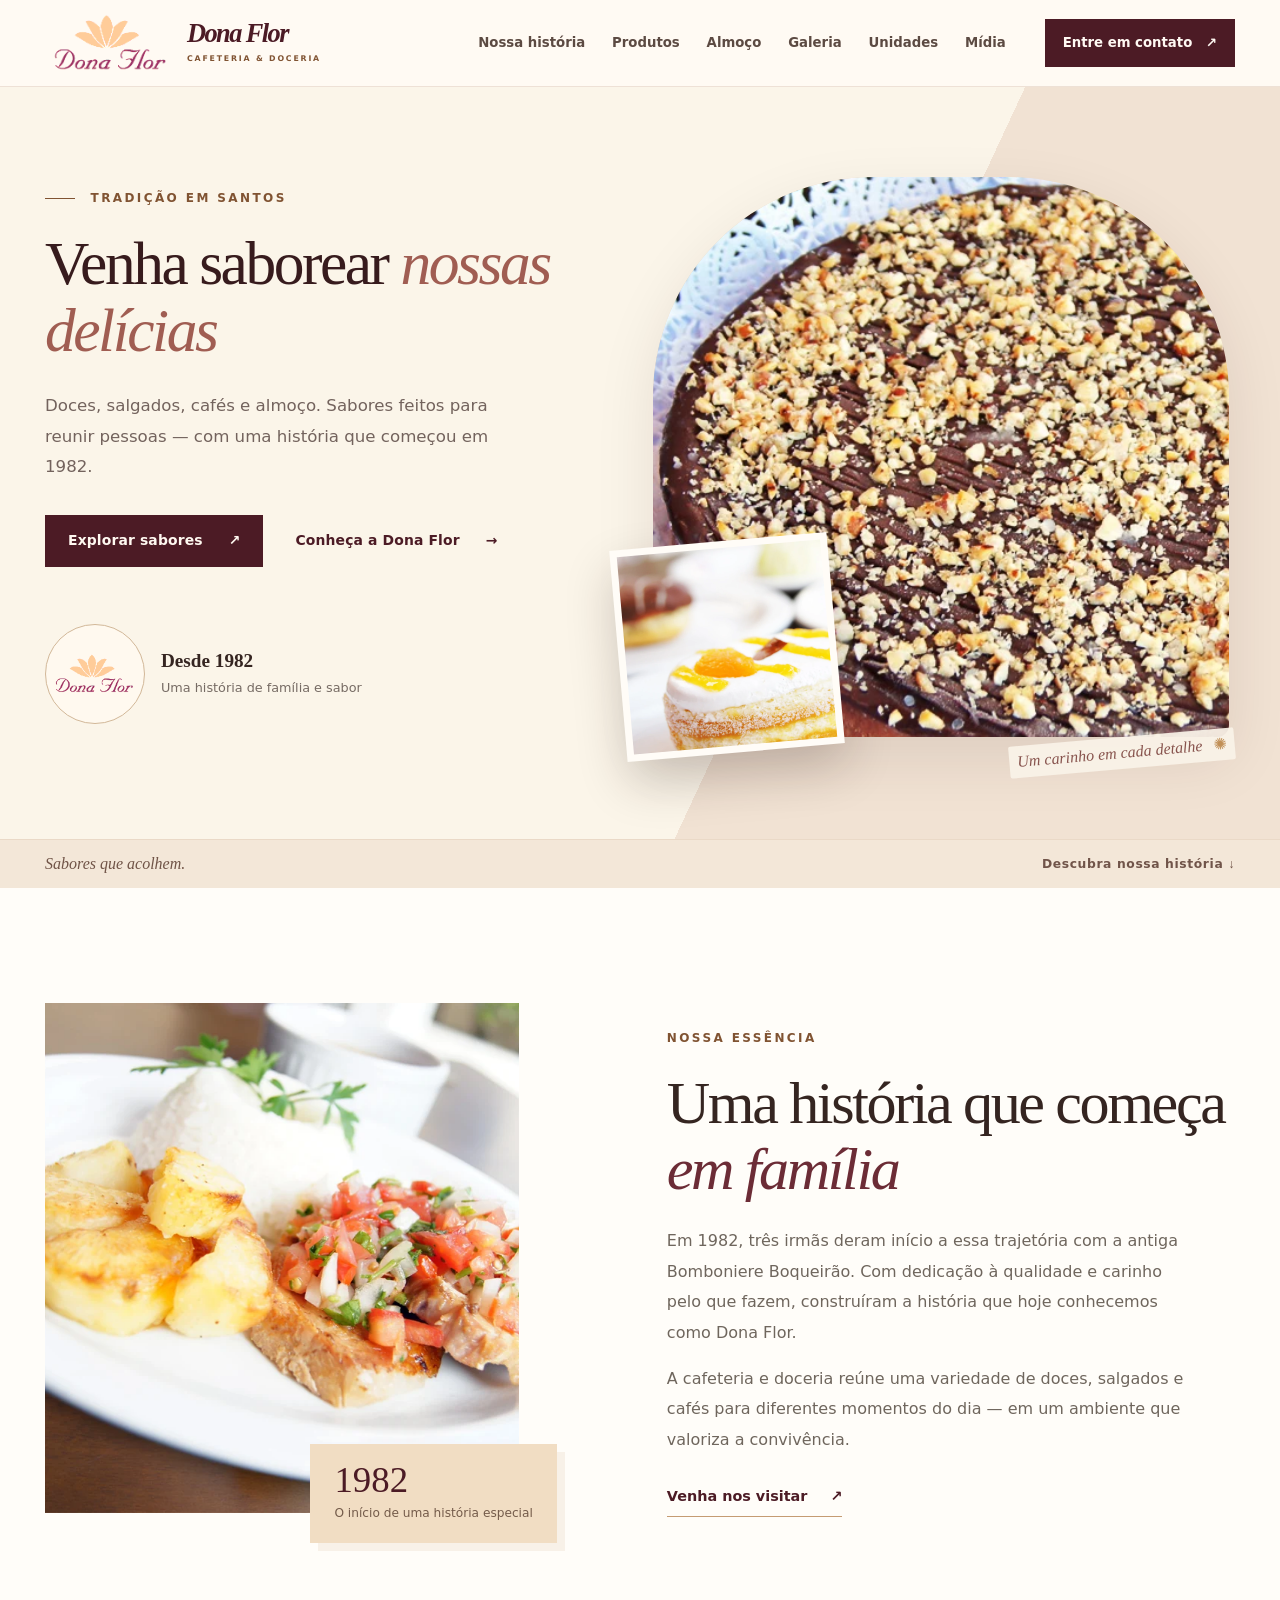
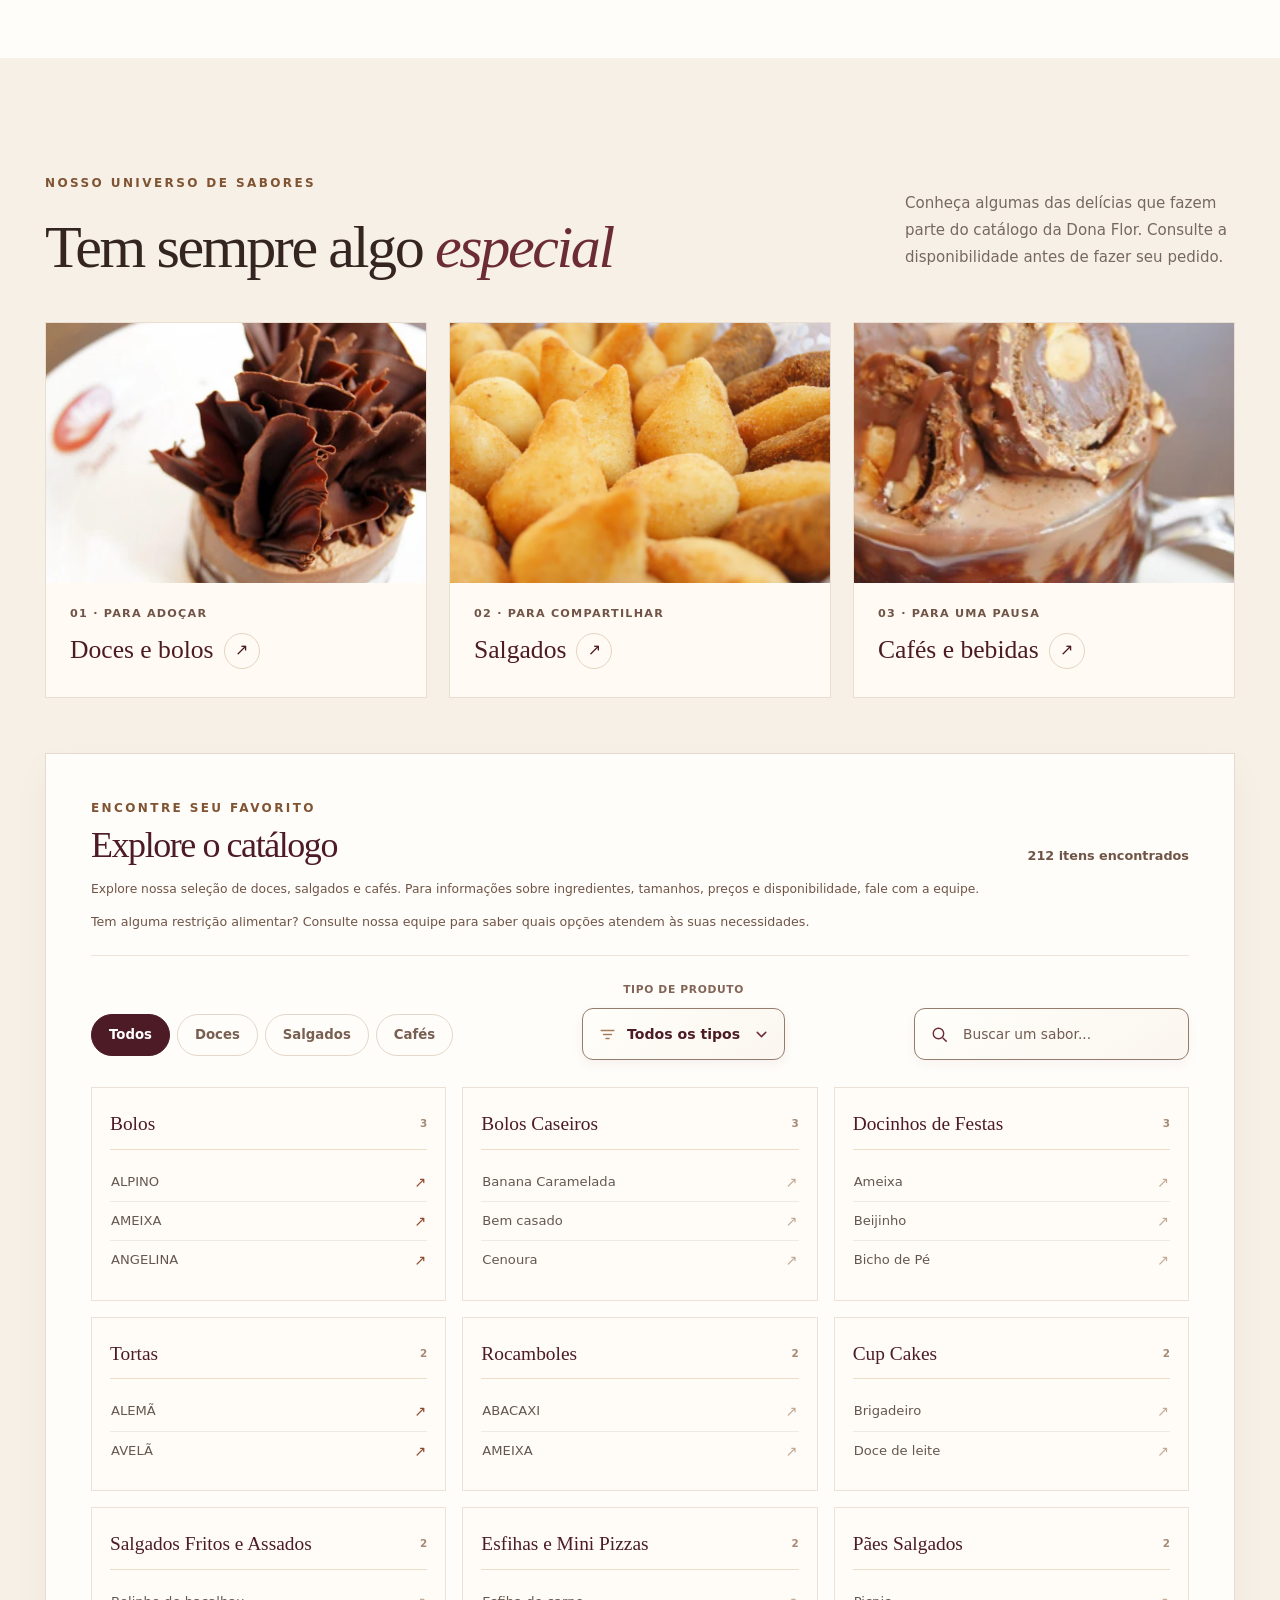
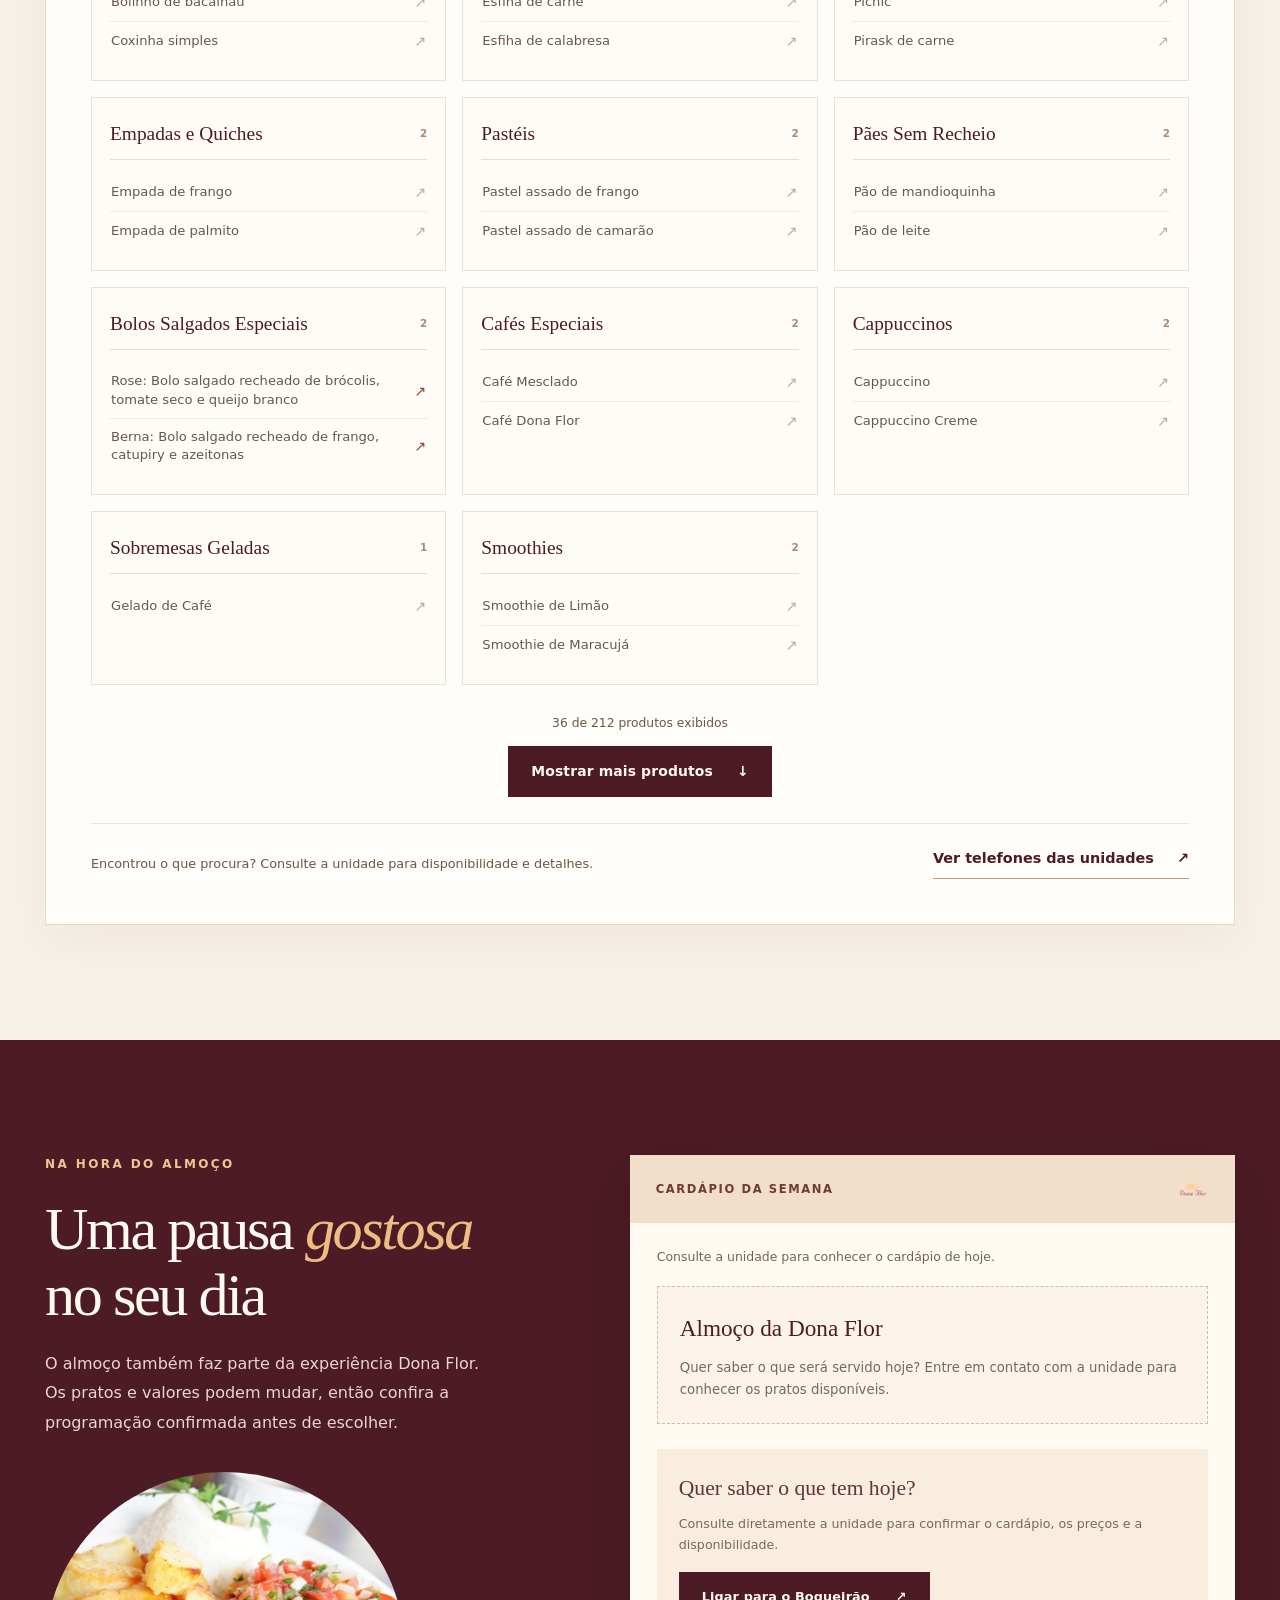
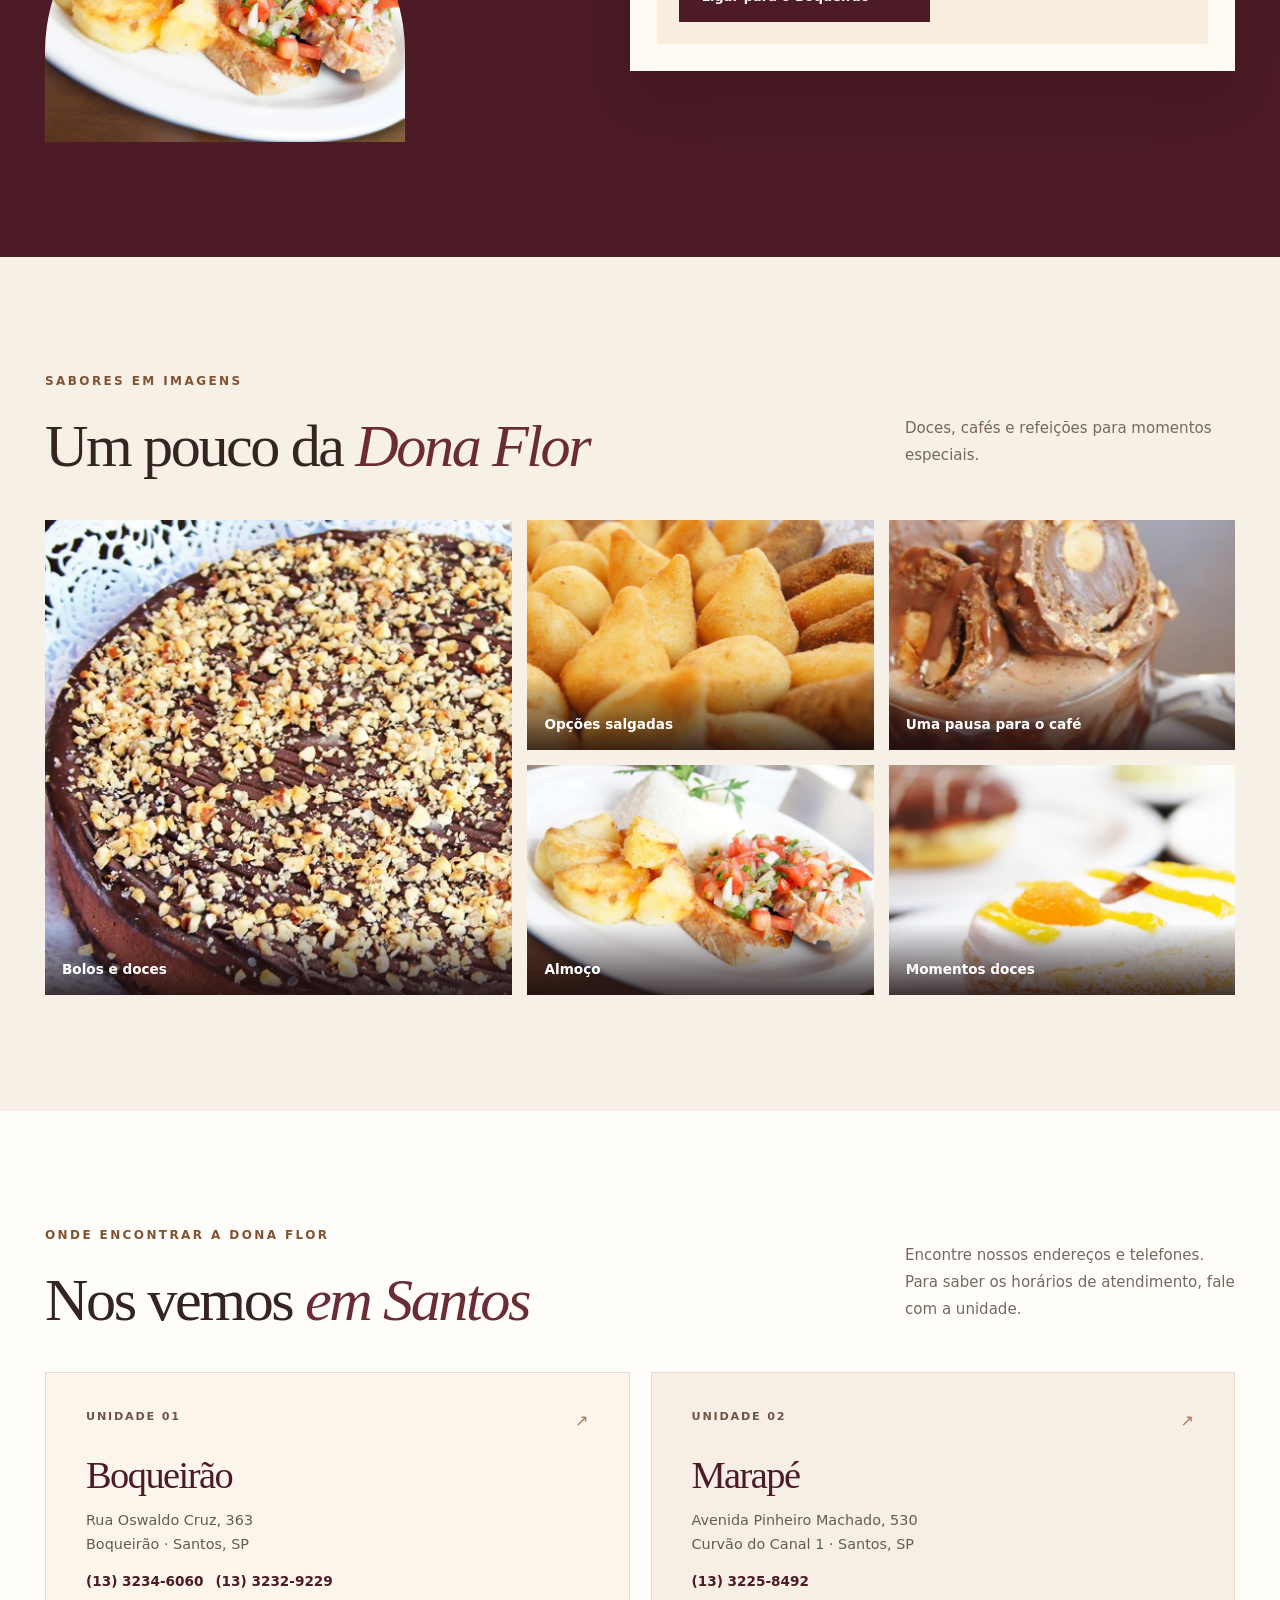
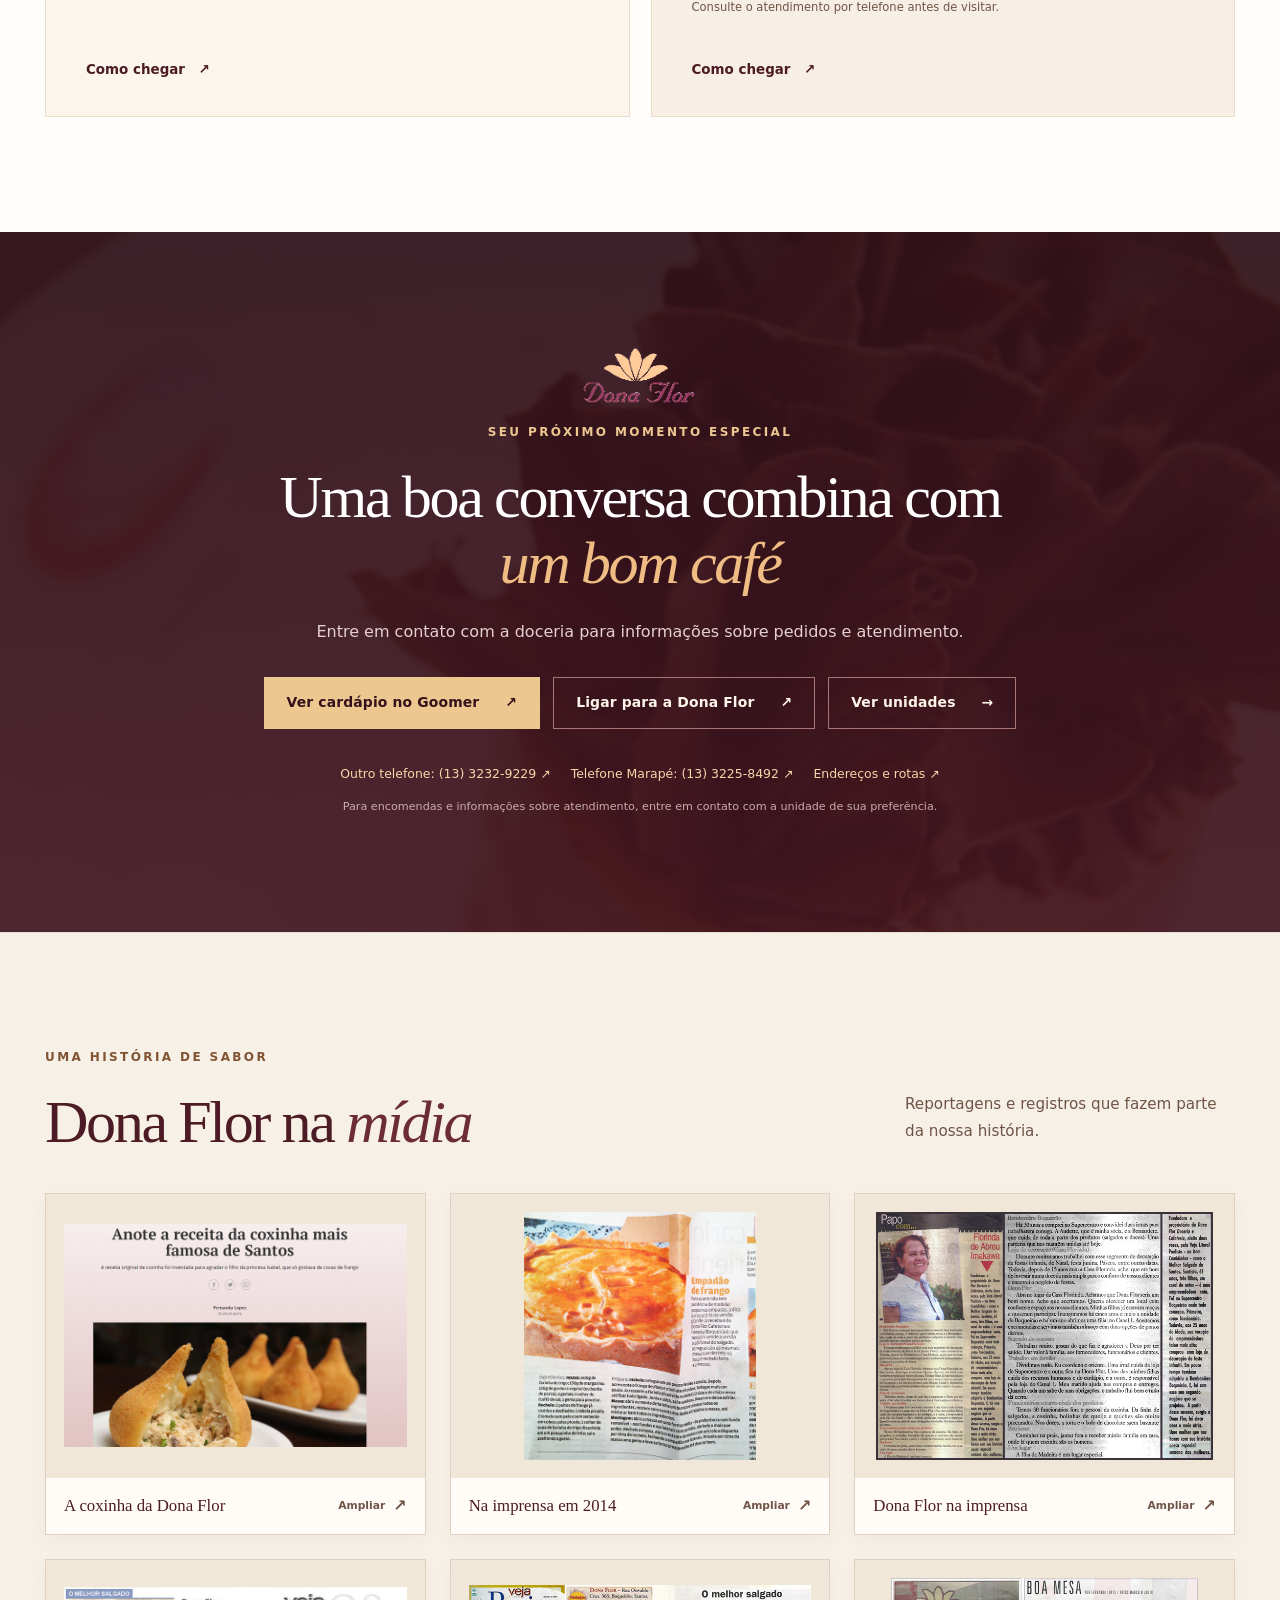
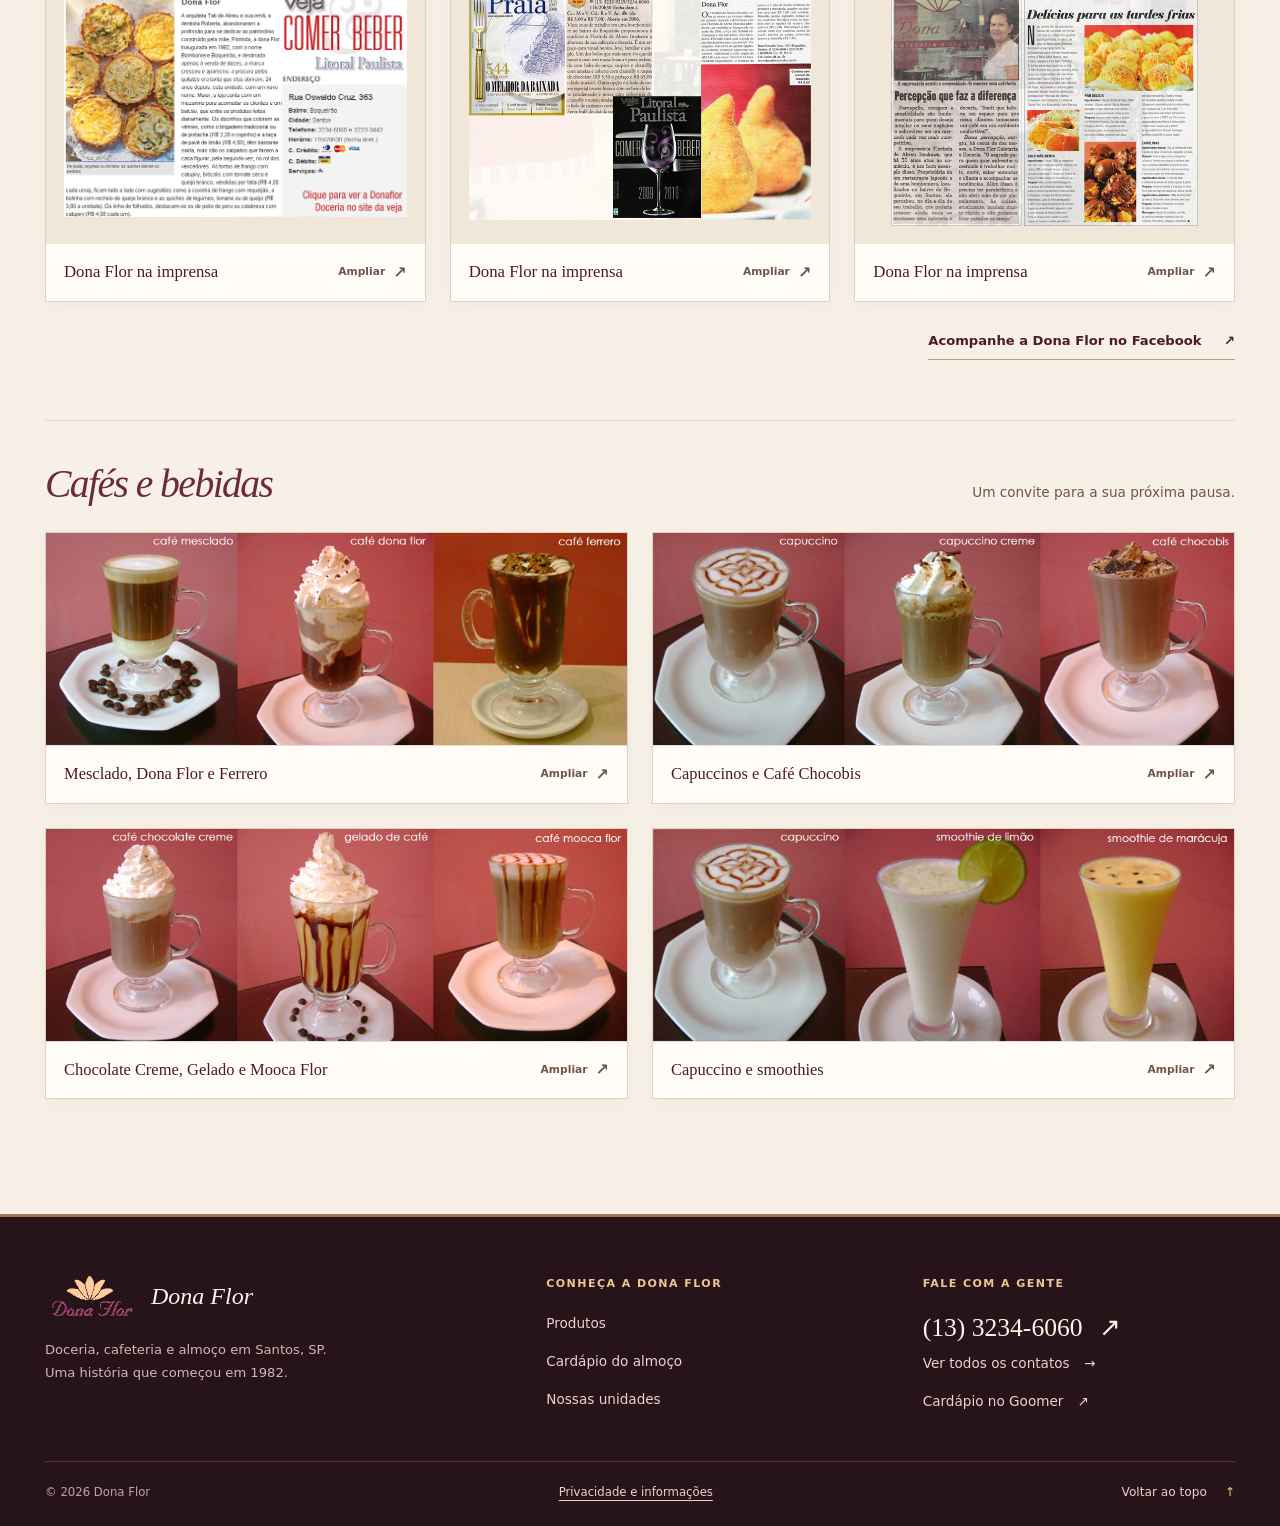
==== commit 9fa13283: "Add files via upload" ====
--- a/index.html
+++ b/index.html
@@ -19,6 +19,8 @@
 <script defer src="menu-offline.js"></script>
 <script defer src="catalogo.js"></script>
   <script defer src="app.js"></script>
+
+
 
 
 
@@ -129,7 +131,7 @@
         <article class="location-card"><div class="location-top"><span class="location-tag">Unidade 02</span><span aria-hidden="true">↗</span></div><h3>Marapé</h3><address>Avenida Pinheiro Machado, 530<br>Curvão do Canal 1 · Santos, SP</address><div class="location-contact"><a href="tel:+551332258492">(13) 3225-8492</a></div><p class="unit-note">Consulte o atendimento por telefone antes de visitar.</p><a class="location-map" href="https://www.google.com/maps/search/?api=1&amp;query=Avenida+Pinheiro+Machado+530+Marape+Santos+SP" target="_blank" rel="noopener noreferrer">Como chegar <span aria-hidden="true">↗</span></a></article>
       </div>
     </div></section>
-    <section class="section closing" id="contato" aria-labelledby="contato-titulo"><div class="wrap closing-inner"><img class="closing-brand-icon" src="Dona_Flor_icon.png" alt="" width="303" height="133"><p class="eyebrow light">Seu próximo momento especial</p><h2 id="contato-titulo">Uma boa conversa combina com <em>um bom café</em></h2><p>Entre em contato com a doceria para informações sobre pedidos e atendimento.</p><div class="closing-actions"><a class="btn btn-gold" href="tel:+551332346060">Ligar para a Dona Flor <span aria-hidden="true">↗</span></a><a class="btn btn-outline" href="#unidades">Ver unidades <span aria-hidden="true">→</span></a></div><div class="channels" data-channels><a href="tel:+551332329229">Outro telefone: (13) 3232-9229 <span aria-hidden="true">↗</span></a><a href="tel:+551332258492">Telefone Marapé: (13) 3225-8492 <span aria-hidden="true">↗</span></a><a href="#unidades">Endereços e rotas <span aria-hidden="true">↗</span></a></div><p class="channels-note">Para encomendas e informações sobre atendimento, entre em contato com a unidade de sua preferência.</p></div></section>
+    <section class="section closing" id="contato" aria-labelledby="contato-titulo"><div class="wrap closing-inner"><img class="closing-brand-icon" src="Dona_Flor_icon.png" alt="" width="303" height="133"><p class="eyebrow light">Seu próximo momento especial</p><h2 id="contato-titulo">Uma boa conversa combina com <em>um bom café</em></h2><p>Entre em contato com a doceria para informações sobre pedidos e atendimento.</p><div class="closing-actions"><a class="btn btn-gold" href="https://dona-flor.goomer.app/" target="_blank" rel="noopener noreferrer">Ver cardápio no Goomer <span aria-hidden="true">↗</span><span class="sr-only"> em nova aba</span></a><a class="btn btn-outline" href="tel:+551332346060">Ligar para a Dona Flor <span aria-hidden="true">↗</span></a><a class="btn btn-outline" href="#unidades">Ver unidades <span aria-hidden="true">→</span></a></div><div class="channels" data-channels><a href="tel:+551332329229">Outro telefone: (13) 3232-9229 <span aria-hidden="true">↗</span></a><a href="tel:+551332258492">Telefone Marapé: (13) 3225-8492 <span aria-hidden="true">↗</span></a><a href="#unidades">Endereços e rotas <span aria-hidden="true">↗</span></a></div><p class="channels-note">Para encomendas e informações sobre atendimento, entre em contato com a unidade de sua preferência.</p></div></section>
     <section class="section" id="mensagem" aria-labelledby="mensagem-titulo" hidden><div class="wrap contact-wrap">
       <p class="eyebrow">Fale conosco</p><h2 id="mensagem-titulo">Envie sua mensagem</h2>
       <p>Sugestões, dúvidas ou reclamações. Para pedidos e atendimento imediato, ligue para a unidade.</p>
@@ -158,7 +160,7 @@
         <a class="archive-card" href="assets/original/midiaa.jpg" target="_blank" rel="noopener"><span class="archive-image"><img src="assets/original/midiaa.jpg" alt="Reportagem sobre a Dona Flor, imagem 6" width="584" height="472" loading="lazy"></span><span class="archive-caption">Dona Flor na imprensa <span class="archive-open">Ampliar <span aria-hidden="true">↗</span><span class="sr-only"> em nova aba</span></span></span></a>
       </div>
       <div class="media-follow"><a class="inline-link" href="https://www.facebook.com/donaflorcafeteriaedoceria" target="_blank" rel="noopener noreferrer">Acompanhe a Dona Flor no Facebook <span aria-hidden="true">↗</span></a></div>
-      <div class="coffee-archive" aria-labelledby="cafes-registros-titulo"><div class="coffee-heading"><h3 id="cafes-registros-titulo">Cafés e <em>bebidas</em></h3><p>Um convite para a sua próxima pausa.</p></div><div class="archive-grid coffee-grid">
+      <div class="coffee-archive" aria-labelledby="cafes-registros-titulo"><div class="coffee-heading"><h3 id="cafes-registros-titulo"><em>Cafés e bebidas</em></h3><p>Um convite para a sua próxima pausa.</p></div><div class="archive-grid coffee-grid">
         <a class="archive-card" href="assets/original/cafe01.jpg" target="_blank" rel="noopener"><span class="archive-image"><img src="assets/original/cafe01.jpg" alt="Cafés Mesclado, Dona Flor e Ferrero" width="804" height="294" loading="lazy"></span><span class="archive-caption">Mesclado, Dona Flor e Ferrero <span class="archive-open">Ampliar <span aria-hidden="true">↗</span><span class="sr-only"> em nova aba</span></span></span></a>
         <a class="archive-card" href="assets/original/cafe02.jpg" target="_blank" rel="noopener"><span class="archive-image"><img src="assets/original/cafe02.jpg" alt="Capuccino, Capuccino Creme e Café Chocobis" width="804" height="294" loading="lazy"></span><span class="archive-caption">Capuccinos e Café Chocobis <span class="archive-open">Ampliar <span aria-hidden="true">↗</span><span class="sr-only"> em nova aba</span></span></span></a>
         <a class="archive-card" href="assets/original/cafe03.jpg" target="_blank" rel="noopener"><span class="archive-image"><img src="assets/original/cafe03.jpg" alt="Café Chocolate Creme, Gelado de Café e Café Mooca Flor" width="804" height="294" loading="lazy"></span><span class="archive-caption">Chocolate Creme, Gelado e Mooca Flor <span class="archive-open">Ampliar <span aria-hidden="true">↗</span><span class="sr-only"> em nova aba</span></span></span></a>
@@ -167,6 +169,6 @@
     </div></section>
   </main>
   <script src="contact-config.js" defer></script><script src="contact.js" defer></script>
-  <footer class="footer site-footer"><div class="wrap footer-grid"><div class="footer-identity"><a class="footer-logo" href="#inicio"><img class="footer-brand-icon" src="Dona_Flor_icon.png" alt="" width="303" height="133"><span>Dona Flor</span></a><p>Doceria, cafeteria e almoço em Santos, SP.<br>Uma história que começou em 1982.</p></div><nav class="footer-links" aria-label="Navegação do rodapé"><p class="footer-label">Conheça a Dona Flor</p><a href="#sabores">Produtos</a><a href="#almoco">Cardápio do almoço</a><a href="#unidades">Nossas unidades</a></nav><div class="footer-links footer-contact"><p class="footer-label">Fale com a gente</p><a class="footer-phone" href="tel:+551332346060">(13) 3234-6060 <span aria-hidden="true">↗</span></a><a href="#contato">Ver todos os contatos <span aria-hidden="true">→</span></a></div></div><div class="wrap footer-bottom"><span>© <span data-year>2026</span> Dona Flor</span><a class="footer-policy-link" href="privacidade.html">Privacidade e informações</a><a class="footer-top" href="#inicio">Voltar ao topo <span aria-hidden="true">↑</span></a></div></footer>
+  <footer class="footer site-footer"><div class="wrap footer-grid"><div class="footer-identity"><a class="footer-logo" href="#inicio"><img class="footer-brand-icon" src="Dona_Flor_icon.png" alt="" width="303" height="133"><span>Dona Flor</span></a><p>Doceria, cafeteria e almoço em Santos, SP.<br>Uma história que começou em 1982.</p></div><nav class="footer-links" aria-label="Navegação do rodapé"><p class="footer-label">Conheça a Dona Flor</p><a href="#sabores">Produtos</a><a href="#almoco">Cardápio do almoço</a><a href="#unidades">Nossas unidades</a></nav><div class="footer-links footer-contact"><p class="footer-label">Fale com a gente</p><a class="footer-phone" href="tel:+551332346060">(13) 3234-6060 <span aria-hidden="true">↗</span></a><a href="#contato">Ver todos os contatos <span aria-hidden="true">→</span></a><a href="https://dona-flor.goomer.app/" target="_blank" rel="noopener noreferrer">Cardápio no Goomer <span aria-hidden="true">↗</span><span class="sr-only"> em nova aba</span></a></div></div><div class="wrap footer-bottom"><span>© <span data-year>2026</span> Dona Flor</span><a class="footer-policy-link" href="privacidade.html">Privacidade e informações</a><a class="footer-top" href="#inicio">Voltar ao topo <span aria-hidden="true">↑</span></a></div></footer>
 </body>
 </html>
--- a/styles.css
+++ b/styles.css
@@ -172,5 +172,44 @@
 #contact-form input:not([type=checkbox]),#contact-form textarea{font:inherit;color:#392820;background:#fff;border:1px solid #957d6e;border-radius:8px;padding:12px;min-width:0;width:100%;box-sizing:border-box}
 .contact-wide{grid-column:1/-1}#contact-form .contact-consent{display:block;font-size:.9rem}.contact-consent input{margin-right:8px}
 #contact-submit:disabled{opacity:.6;cursor:not-allowed}#contact-status{overflow-wrap:anywhere}
-.archive-grid{display:grid;grid-template-columns:repeat(3,minmax(0,1fr));gap:20px;margin:24px 0}.archive-grid img{width:100%;height:220px;object-fit:contain;background:#fff;border-radius:10px}
-@media(max-width:600px){#contact-form{grid-template-columns:1fr}.archive-grid{grid-template-columns:1fr 1fr}.archive-grid img{height:160px}}
+@media(max-width:600px){#contact-form{grid-template-columns:1fr}}
+
+/* Imprensa, cafés e encerramento seguem a identidade do restante do site. */
+.media-section{background:var(--paper);border-top:1px solid var(--border)}
+.media-heading{margin-bottom:38px}
+.media-heading h2{margin-bottom:0}
+.media-heading>p{color:#705447;font-size:.95rem;line-height:1.8;max-width:330px}
+.archive-grid{display:grid;grid-template-columns:repeat(3,minmax(0,1fr));gap:24px}
+.archive-card{display:flex;flex-direction:column;min-width:0;text-decoration:none;background:var(--ivory);border:1px solid #dfd1c1;box-shadow:0 5px 18px rgba(45,24,22,.035);transition:border-color .2s,box-shadow .2s}
+.archive-image{display:grid;place-items:center;aspect-ratio:4/3;padding:18px;background:#f1e7d9;overflow:hidden}
+.archive-image img{width:100%;height:100%;min-height:0;object-fit:contain}
+.archive-caption{display:flex;align-items:center;justify-content:space-between;gap:14px;padding:17px 18px;color:var(--wine);font-family:Georgia,serif;font-size:1.05rem;line-height:1.35;flex:1}
+.archive-open{display:inline-flex;align-items:center;gap:8px;flex:none;font-family:system-ui,sans-serif;font-size:.67rem;font-weight:650;color:#705447}
+.archive-open>span[aria-hidden]{font-size:1rem}
+.archive-card:hover,.archive-card:focus-visible{border-color:#a77b57;box-shadow:0 10px 26px rgba(45,24,22,.09)}
+.media-follow{display:flex;justify-content:flex-end;margin-top:28px}
+.media-follow .inline-link{font-size:.82rem}
+.coffee-archive{margin-top:60px;padding-top:42px;border-top:1px solid #dfd1c1}
+.coffee-heading{display:flex;align-items:baseline;justify-content:space-between;gap:20px;margin-bottom:26px}
+.coffee-heading h3{color:var(--wine);font-size:clamp(2rem,3.1vw,2.8rem);margin:0}
+.coffee-heading p{font-size:.85rem;color:#705447;margin:0}
+.coffee-grid{grid-template-columns:repeat(2,minmax(0,1fr))}
+.coffee-grid .archive-image{aspect-ratio:804/294;padding:0;background:var(--ivory)}
+.coffee-grid .archive-caption{border-top:1px solid var(--border);font-size:1.03rem}
+.site-footer{padding:58px 0 24px;border-top:3px solid #a47752}
+.site-footer .footer-grid{grid-template-columns:1.4fr 1fr 1fr;gap:clamp(24px,5vw,68px);padding-bottom:42px;align-items:start}
+.footer-identity p{margin-top:20px;line-height:1.8;max-width:330px}
+.footer-links{display:flex;flex-direction:column;align-items:flex-start;gap:10px}
+.footer-links .footer-label{font-size:.69rem;color:var(--amber);font-weight:750;letter-spacing:.13em;text-transform:uppercase;margin:0 0 9px}
+.footer-links>a{font-size:.85rem;color:#ead4cc;text-decoration:none;line-height:1.6;min-height:28px}
+.footer-links>a:hover{color:#fff3e7;text-decoration:underline;text-underline-offset:5px}
+.footer-links .footer-phone{font-family:Georgia,serif;font-size:1.6rem;color:#fff3e7;line-height:1.2;white-space:nowrap}
+.footer-contact a>span{margin-left:10px}
+.site-footer .footer-bottom{align-items:center;gap:18px;font-size:.73rem}
+.site-footer .footer-policy-link{font-size:.73rem}
+.footer-top{color:#ead4cc;text-decoration:none;font-size:.76rem}
+.footer-top span{margin-left:14px;color:var(--amber)}
+.footer-top:hover{color:#fff;text-decoration:underline;text-underline-offset:5px}
+@media(max-width:1000px){.archive-caption{align-items:flex-start;flex-direction:column;gap:8px}.site-footer .footer-grid{grid-template-columns:1.2fr 1fr}.footer-contact{grid-column:2;grid-row:1}.footer-links[aria-label]{grid-column:1/-1;flex-direction:row;align-items:center;flex-wrap:wrap;gap:12px 24px}.footer-links[aria-label] .footer-label{flex-basis:100%;margin-bottom:0}}
+@media(max-width:800px){.press-grid{grid-template-columns:repeat(2,minmax(0,1fr))}.media-heading>p{max-width:480px}.site-footer .footer-bottom{flex-direction:row;flex-wrap:wrap}.coffee-heading{align-items:flex-start;flex-direction:column;gap:12px}}
+@media(max-width:580px){.archive-grid{gap:16px}.press-grid,.coffee-grid{grid-template-columns:1fr}.archive-image{padding:16px;aspect-ratio:4/3}.archive-caption{flex-direction:row;align-items:center;padding:16px;font-size:1rem}.coffee-grid .archive-caption{align-items:flex-start;flex-direction:column}.media-heading{margin-bottom:28px}.media-follow{justify-content:flex-start;margin-top:24px}.media-follow .inline-link{line-height:1.7}.coffee-archive{margin-top:42px;padding-top:32px}.coffee-heading{margin-bottom:22px}.site-footer{padding-top:40px}.site-footer .footer-grid{grid-template-columns:1fr;gap:30px;padding-bottom:32px}.footer-contact{grid-column:auto;grid-row:auto}.footer-links[aria-label]{grid-column:auto;gap:10px 20px}.site-footer .footer-bottom{align-items:flex-start;flex-direction:column;gap:15px}}
